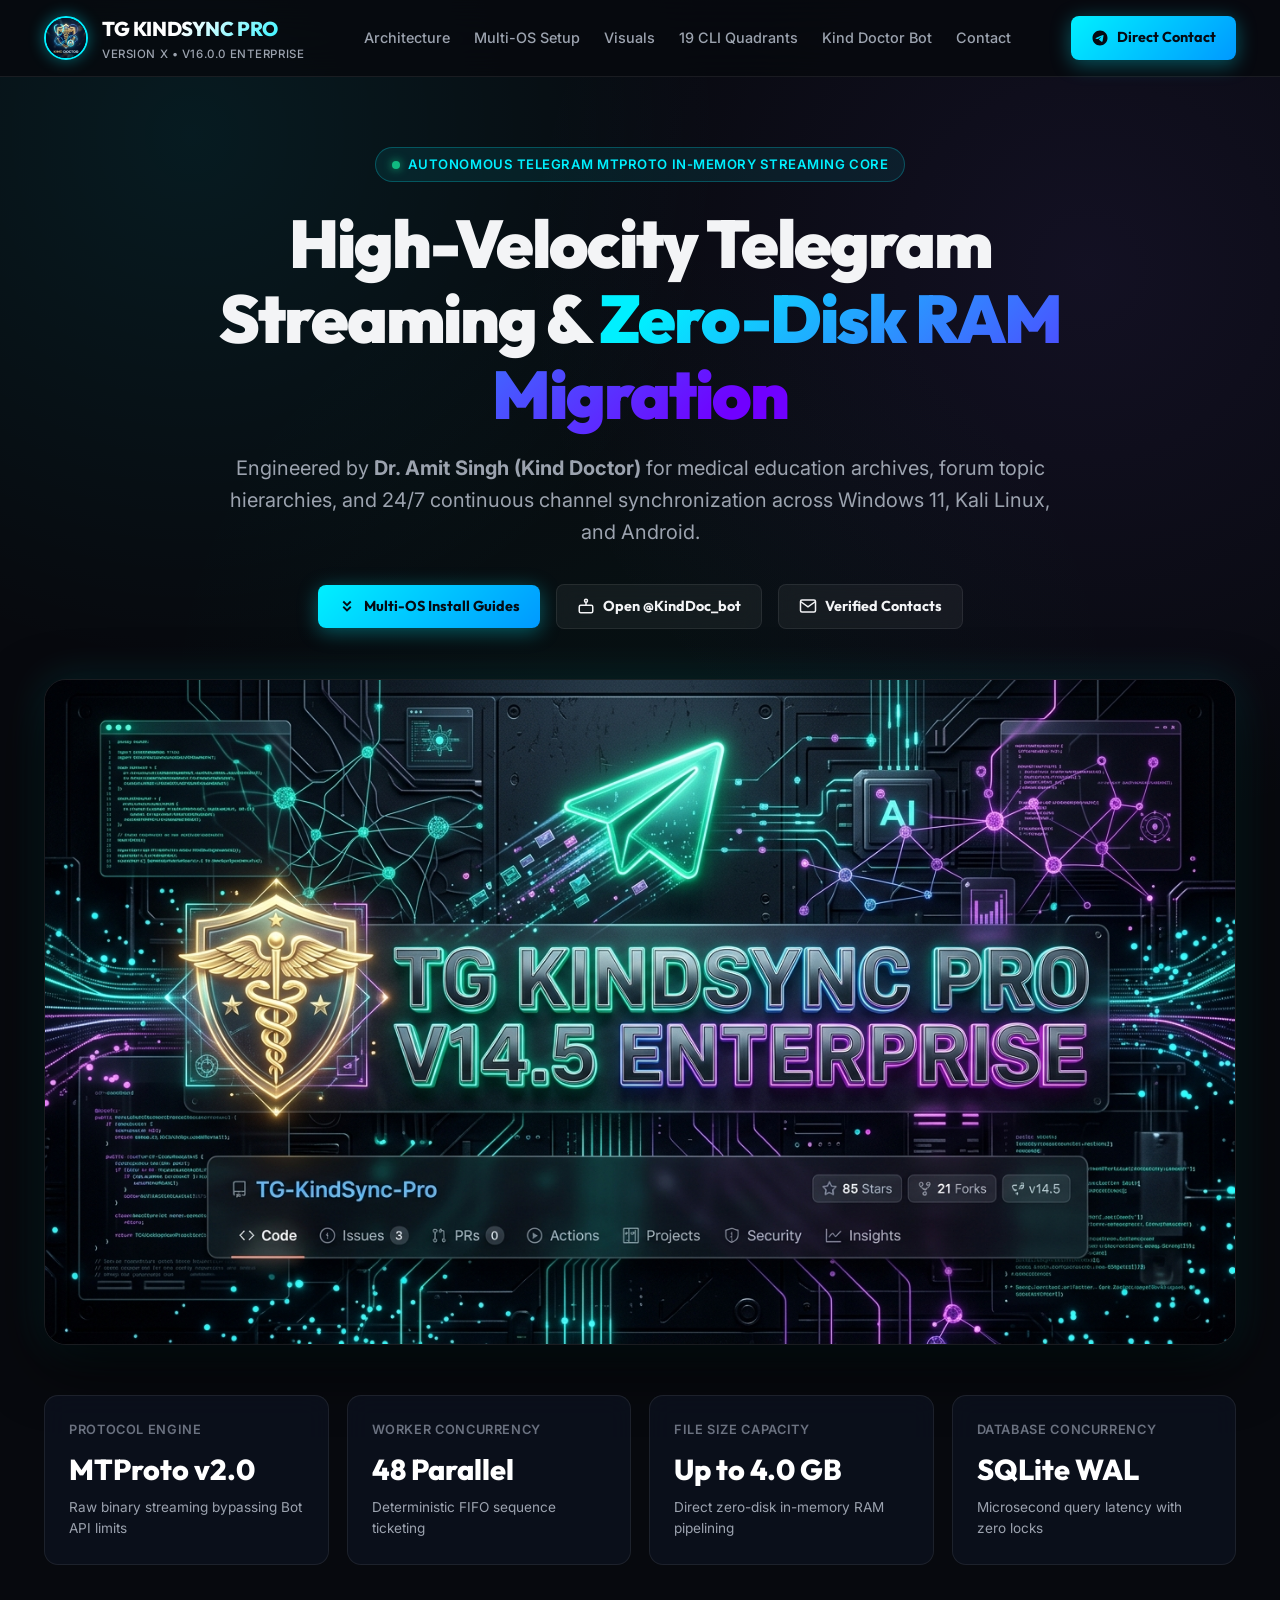
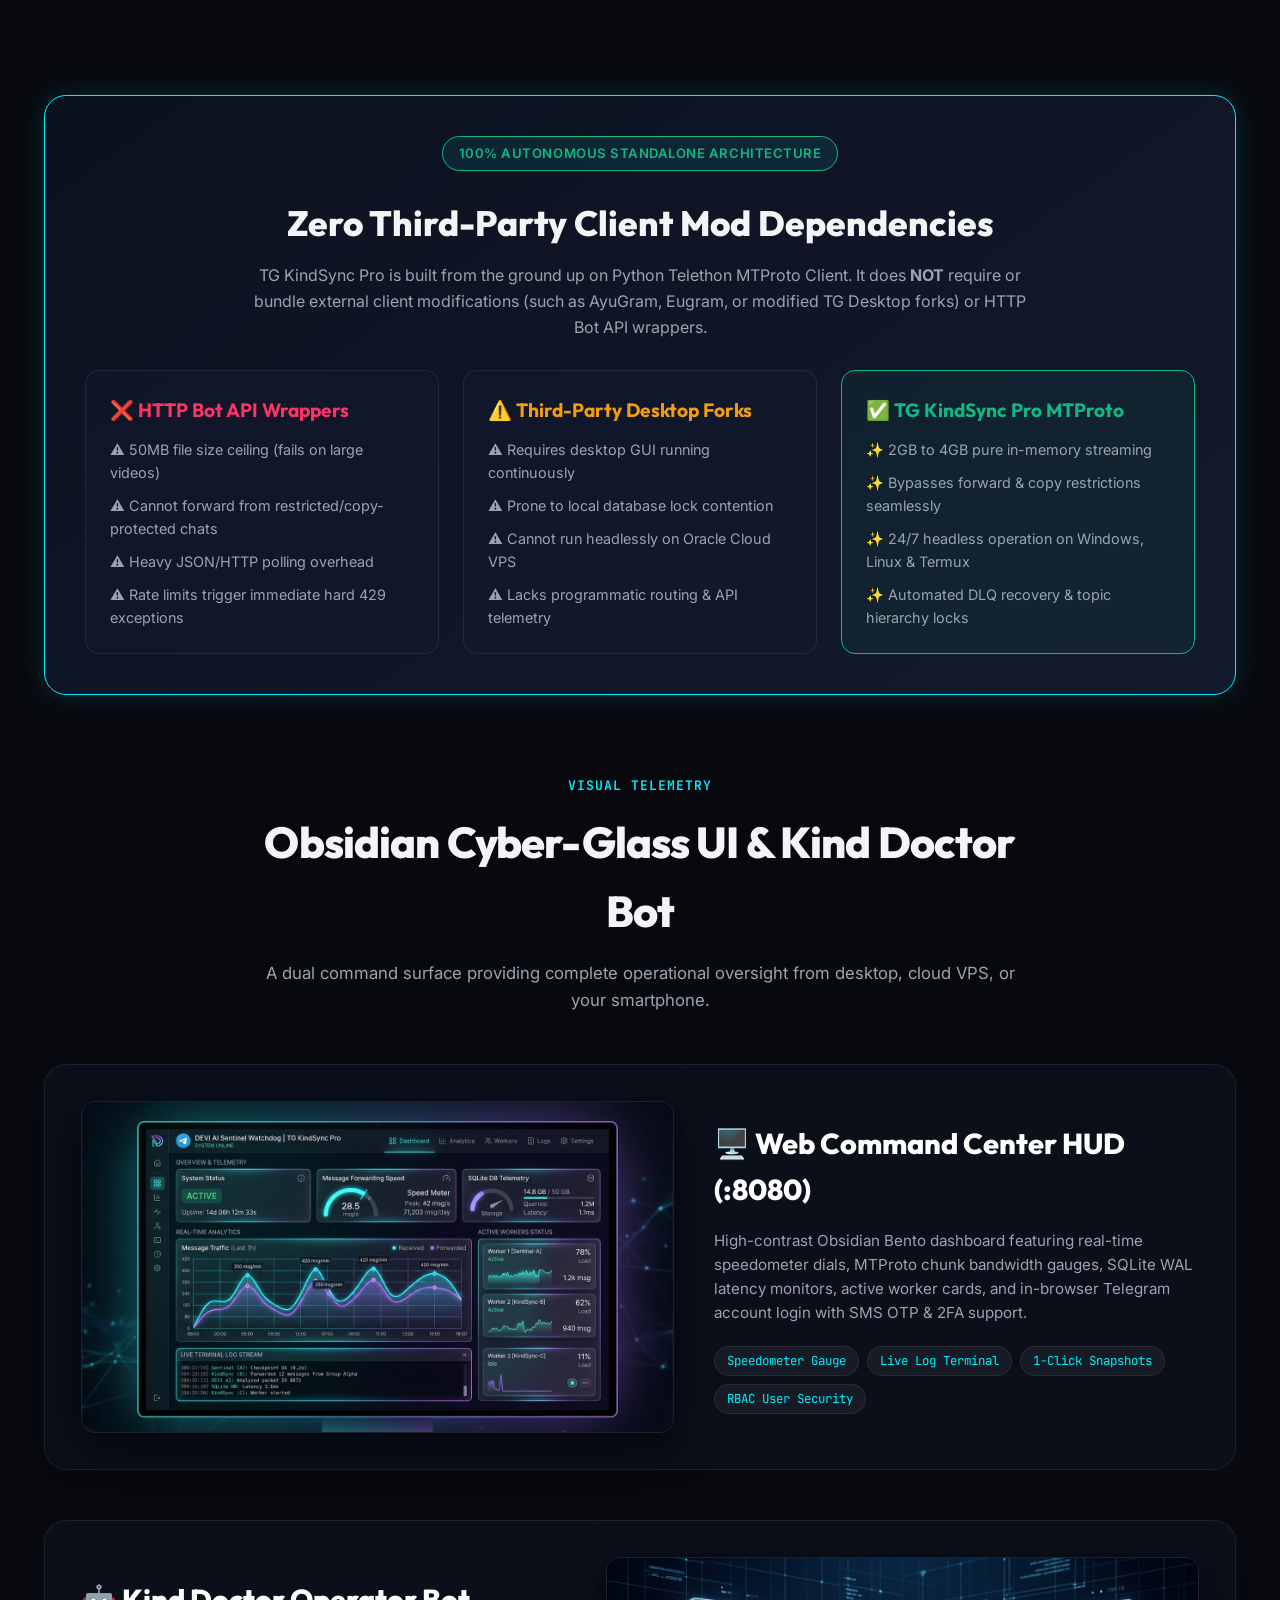
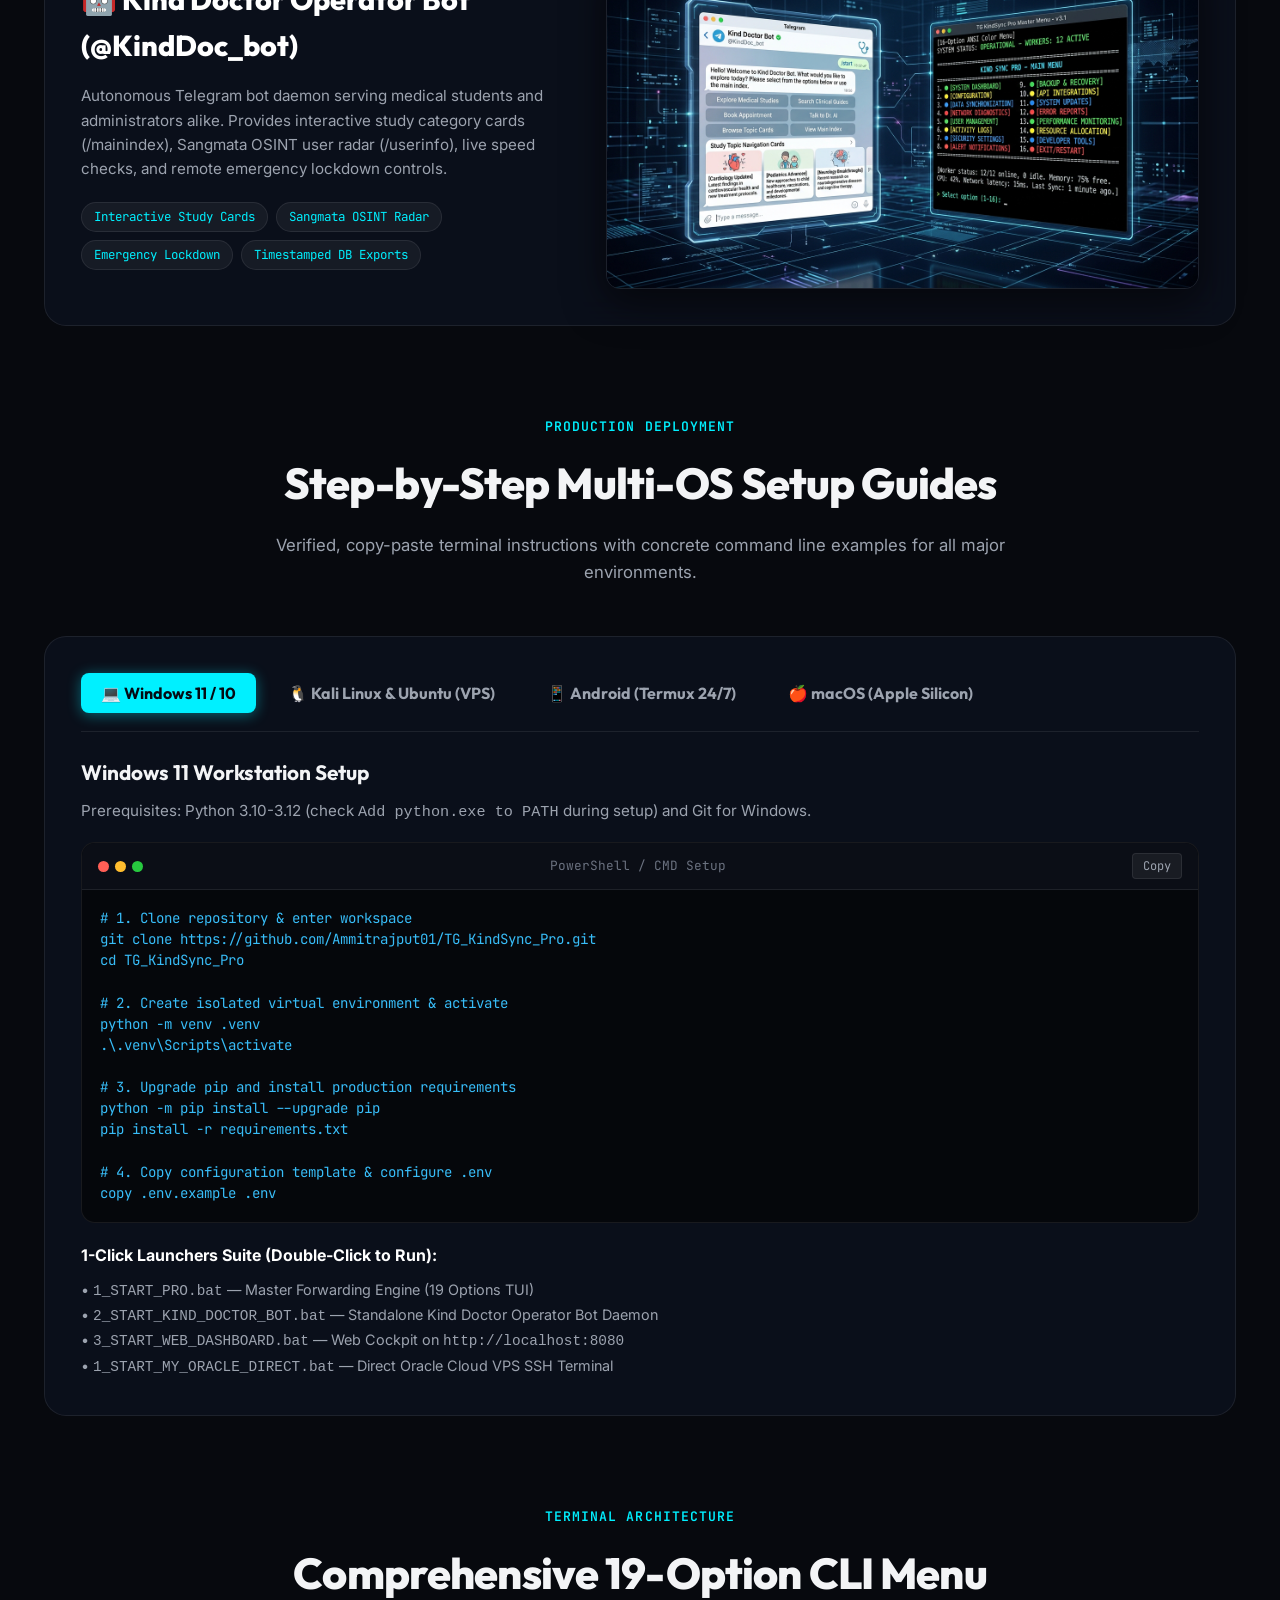
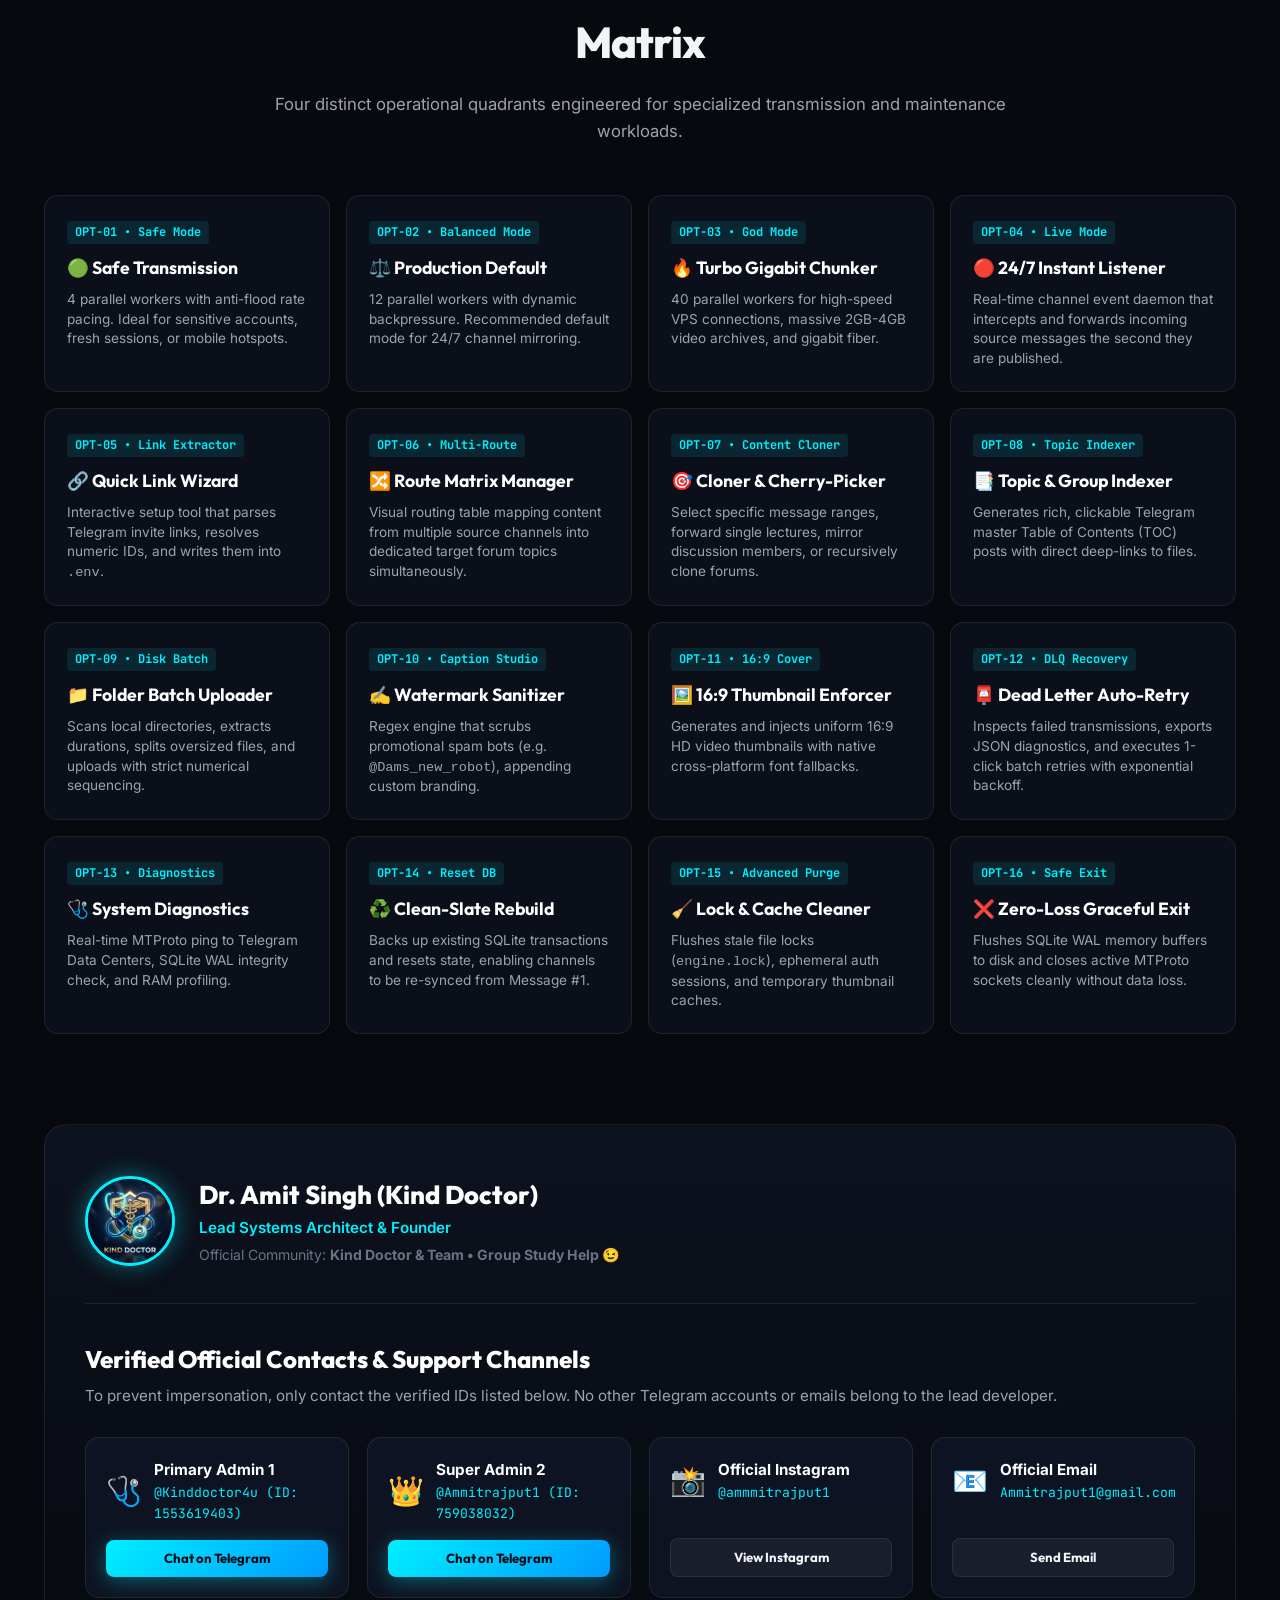
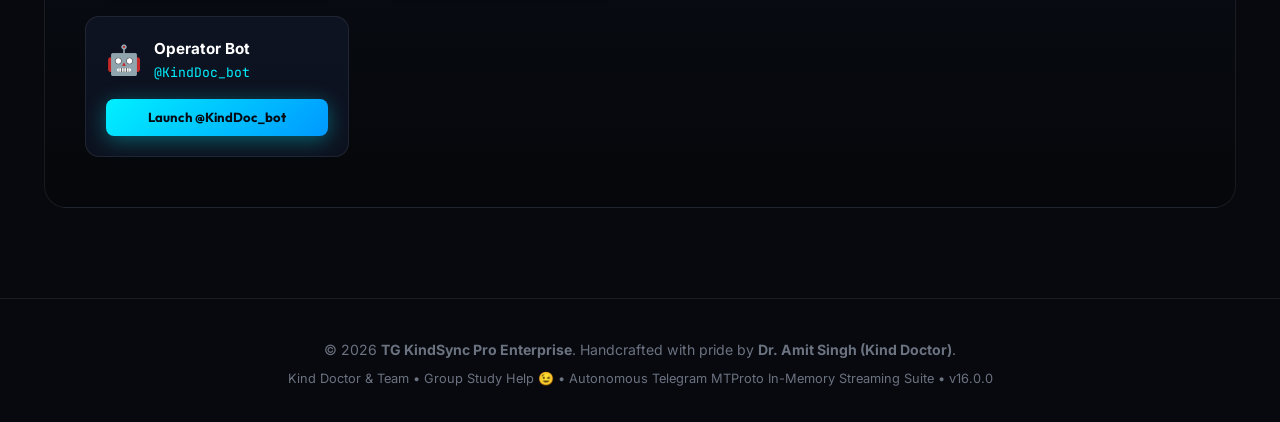
==== docs/index.html @ 7248c290 "docs: release v16.0.0 Enterprise Masterpiece showcase website, multi-OS guides & verified contact hu" ====
<!DOCTYPE html>
<html lang="en">
<head>
  <meta charset="UTF-8">
  <meta name="viewport" content="width=device-width, initial-scale=1.0">
  <title>TG KindSync Pro v16.0.0 Enterprise — Official System Portal</title>
  <meta name="description" content="Official showcase & documentation for TG KindSync Pro v16.0.0 Enterprise Turbo Masterpiece by Dr. Amit Singh (Kind Doctor). Autonomous Telegram MTProto in-memory streaming suite.">
  <link rel="preconnect" href="https://fonts.googleapis.com">
  <link rel="preconnect" href="https://fonts.gstatic.com" crossorigin>
  <link href="https://fonts.googleapis.com/css2?family=Inter:wght@300;400;500;600;700;800&family=JetBrains+Mono:wght@400;500;600;700&family=Outfit:wght@400;500;600;700;800;900&display=swap" rel="stylesheet">
  <style>
    :root {
      --bg-main: #07090E;
      --bg-panel: rgba(13, 18, 31, 0.75);
      --bg-panel-solid: #0D121F;
      --bg-card: rgba(19, 26, 45, 0.6);
      --bg-card-hover: rgba(28, 38, 66, 0.8);
      --border-subtle: rgba(255, 255, 255, 0.08);
      --border-glow: rgba(0, 240, 255, 0.35);
      --border-accent: rgba(139, 92, 246, 0.4);
      --accent-cyan: #00F0FF;
      --accent-purple: #8B5CF6;
      --accent-emerald: #10B981;
      --accent-amber: #F59E0B;
      --accent-rose: #FF3366;
      --text-main: #F3F4F6;
      --text-muted: #9CA3AF;
      --text-dim: #6B7280;
      --font-display: 'Outfit', sans-serif;
      --font-body: 'Inter', sans-serif;
      --font-mono: 'JetBrains Mono', monospace;
      --radius-sm: 8px;
      --radius-md: 14px;
      --radius-lg: 22px;
      --radius-full: 9999px;
    }

    * {
      box-sizing: border-box;
      margin: 0;
      padding: 0;
    }

    body {
      background-color: var(--bg-main);
      color: var(--text-main);
      font-family: var(--font-body);
      line-height: 1.6;
      overflow-x: hidden;
      background-image: 
        radial-gradient(circle at 15% 15%, rgba(0, 240, 255, 0.08) 0%, transparent 40%),
        radial-gradient(circle at 85% 30%, rgba(139, 92, 246, 0.09) 0%, transparent 45%),
        radial-gradient(circle at 50% 80%, rgba(16, 185, 129, 0.05) 0%, transparent 50%);
      background-attachment: fixed;
    }

    /* Custom Scrollbar */
    ::-webkit-scrollbar {
      width: 10px;
    }
    ::-webkit-scrollbar-track {
      background: var(--bg-main);
    }
    ::-webkit-scrollbar-thumb {
      background: #1F293D;
      border-radius: var(--radius-full);
      border: 2px solid var(--bg-main);
    }
    ::-webkit-scrollbar-thumb:hover {
      background: var(--accent-cyan);
    }

    a {
      color: inherit;
      text-decoration: none;
    }

    .container {
      max-width: 1240px;
      margin: 0 auto;
      padding: 0 24px;
    }

    /* Navigation */
    nav {
      position: sticky;
      top: 0;
      z-index: 100;
      backdrop-filter: blur(20px);
      -webkit-backdrop-filter: blur(20px);
      background: rgba(7, 9, 14, 0.82);
      border-bottom: 1px solid var(--border-subtle);
    }

    .nav-inner {
      display: flex;
      align-items: center;
      justify-content: space-between;
      height: 76px;
    }

    .brand {
      display: flex;
      align-items: center;
      gap: 14px;
    }

    .brand-avatar {
      width: 44px;
      height: 44px;
      border-radius: var(--radius-full);
      object-fit: cover;
      border: 2px solid var(--accent-cyan);
      box-shadow: 0 0 16px rgba(0, 240, 255, 0.4);
    }

    .brand-text h1 {
      font-family: var(--font-display);
      font-size: 1.25rem;
      font-weight: 800;
      letter-spacing: -0.02em;
      background: linear-gradient(135deg, #FFFFFF 40%, var(--accent-cyan));
      -webkit-background-clip: text;
      -webkit-text-fill-color: transparent;
    }

    .brand-text p {
      font-size: 0.72rem;
      color: var(--text-muted);
      font-weight: 500;
      letter-spacing: 0.05em;
      text-transform: uppercase;
    }

    .nav-links {
      display: flex;
      align-items: center;
      gap: 24px;
    }

    .nav-links a {
      font-size: 0.9rem;
      font-weight: 500;
      color: var(--text-muted);
      transition: all 0.2s ease;
    }

    .nav-links a:hover {
      color: var(--accent-cyan);
      text-shadow: 0 0 10px rgba(0, 240, 255, 0.4);
    }

    .btn {
      display: inline-flex;
      align-items: center;
      justify-content: center;
      gap: 8px;
      padding: 10px 20px;
      border-radius: var(--radius-sm);
      font-family: var(--font-display);
      font-size: 0.9rem;
      font-weight: 700;
      cursor: pointer;
      transition: all 0.25s cubic-bezier(0.16, 1, 0.3, 1);
      border: none;
    }

    .btn-primary {
      background: linear-gradient(135deg, var(--accent-cyan), #0099FF);
      color: #050B14;
      box-shadow: 0 4px 20px rgba(0, 240, 255, 0.35);
    }

    .btn-primary:hover {
      transform: translateY(-2px);
      box-shadow: 0 6px 28px rgba(0, 240, 255, 0.55);
    }

    .btn-secondary {
      background: rgba(255, 255, 255, 0.05);
      color: var(--text-main);
      border: 1px solid var(--border-subtle);
      backdrop-filter: blur(10px);
    }

    .btn-secondary:hover {
      background: rgba(255, 255, 255, 0.1);
      border-color: rgba(255, 255, 255, 0.2);
      transform: translateY(-2px);
    }

    /* Hero Section */
    .hero {
      padding: 70px 0 50px;
      text-align: center;
      position: relative;
    }

    .badge-pill {
      display: inline-flex;
      align-items: center;
      gap: 8px;
      padding: 6px 16px;
      border-radius: var(--radius-full);
      background: rgba(0, 240, 255, 0.08);
      border: 1px solid rgba(0, 240, 255, 0.25);
      color: var(--accent-cyan);
      font-size: 0.82rem;
      font-weight: 600;
      letter-spacing: 0.04em;
      margin-bottom: 24px;
      text-transform: uppercase;
    }

    .pulse-dot {
      width: 8px;
      height: 8px;
      border-radius: 50%;
      background-color: var(--accent-emerald);
      box-shadow: 0 0 10px var(--accent-emerald);
      animation: pulse 2s infinite;
    }

    @keyframes pulse {
      0%, 100% { opacity: 1; transform: scale(1); }
      50% { opacity: 0.4; transform: scale(0.85); }
    }

    .hero-title {
      font-family: var(--font-display);
      font-size: clamp(2.4rem, 5.5vw, 4.2rem);
      font-weight: 900;
      line-height: 1.12;
      letter-spacing: -0.03em;
      max-width: 960px;
      margin: 0 auto 20px;
    }

    .hero-title span {
      background: linear-gradient(135deg, #00F0FF 10%, #7000FF 90%);
      -webkit-background-clip: text;
      -webkit-text-fill-color: transparent;
    }

    .hero-subtitle {
      font-size: clamp(1rem, 2vw, 1.25rem);
      color: var(--text-muted);
      max-width: 820px;
      margin: 0 auto 36px;
      font-weight: 400;
    }

    .hero-cta {
      display: flex;
      align-items: center;
      justify-content: center;
      gap: 16px;
      flex-wrap: wrap;
      margin-bottom: 50px;
    }

    .banner-preview-wrapper {
      position: relative;
      border-radius: var(--radius-lg);
      overflow: hidden;
      border: 1px solid var(--border-subtle);
      box-shadow: 0 20px 60px rgba(0, 0, 0, 0.8), 0 0 40px rgba(0, 240, 255, 0.15);
      transition: all 0.4s ease;
    }

    .banner-preview-wrapper:hover {
      border-color: var(--border-glow);
      box-shadow: 0 24px 80px rgba(0, 0, 0, 0.9), 0 0 60px rgba(0, 240, 255, 0.25);
    }

    .banner-preview-wrapper img {
      width: 100%;
      height: auto;
      display: block;
    }

    /* Key Metric Bar */
    .metric-grid {
      display: grid;
      grid-template-columns: repeat(auto-fit, minmax(220px, 1fr));
      gap: 18px;
      margin: 50px 0 80px;
    }

    .metric-card {
      background: var(--bg-panel);
      backdrop-filter: blur(12px);
      border: 1px solid var(--border-subtle);
      border-radius: var(--radius-md);
      padding: 24px;
      text-align: left;
      transition: transform 0.2s ease, border-color 0.2s ease;
    }

    .metric-card:hover {
      transform: translateY(-4px);
      border-color: var(--border-glow);
    }

    .metric-card .label {
      font-size: 0.8rem;
      text-transform: uppercase;
      color: var(--text-dim);
      font-weight: 600;
      letter-spacing: 0.05em;
      margin-bottom: 6px;
    }

    .metric-card .value {
      font-family: var(--font-display);
      font-size: 1.8rem;
      font-weight: 800;
      color: #FFFFFF;
      margin-bottom: 4px;
    }

    .metric-card .desc {
      font-size: 0.85rem;
      color: var(--text-muted);
    }

    /* Section Headers */
    .section-header {
      text-align: center;
      max-width: 760px;
      margin: 0 auto 50px;
    }

    .section-header .tag {
      font-family: var(--font-mono);
      font-size: 0.82rem;
      font-weight: 600;
      color: var(--accent-cyan);
      text-transform: uppercase;
      letter-spacing: 0.08em;
      margin-bottom: 12px;
      display: block;
    }

    .section-header h2 {
      font-family: var(--font-display);
      font-size: clamp(1.8rem, 3.5vw, 2.7rem);
      font-weight: 800;
      letter-spacing: -0.02em;
      margin-bottom: 14px;
    }

    .section-header p {
      color: var(--text-muted);
      font-size: 1.05rem;
    }

    /* Standalone MTProto Comparison Card */
    .independence-card {
      background: linear-gradient(145deg, rgba(13, 18, 31, 0.95), rgba(20, 28, 48, 0.95));
      border: 1px solid var(--accent-cyan);
      box-shadow: 0 0 30px rgba(0, 240, 255, 0.15);
      border-radius: var(--radius-lg);
      padding: 40px;
      margin-bottom: 80px;
    }

    .independence-grid {
      display: grid;
      grid-template-columns: repeat(auto-fit, minmax(280px, 1fr));
      gap: 24px;
      margin-top: 30px;
    }

    .ind-col {
      background: var(--bg-card);
      border: 1px solid var(--border-subtle);
      border-radius: var(--radius-md);
      padding: 24px;
    }

    .ind-col.active {
      border-color: var(--accent-emerald);
      background: rgba(16, 185, 129, 0.06);
    }

    .ind-col h3 {
      font-family: var(--font-display);
      font-size: 1.2rem;
      font-weight: 700;
      margin-bottom: 12px;
      display: flex;
      align-items: center;
      gap: 10px;
    }

    .ind-col ul {
      list-style: none;
      font-size: 0.9rem;
      color: var(--text-muted);
      display: flex;
      flex-direction: column;
      gap: 10px;
    }

    .ind-col ul li {
      display: flex;
      align-items: flex-start;
      gap: 10px;
    }

    /* Visual Showcase Cards */
    .showcase-grid {
      display: grid;
      grid-template-columns: 1fr;
      gap: 50px;
      margin-bottom: 90px;
    }

    .showcase-item {
      display: grid;
      grid-template-columns: 1.1fr 0.9fr;
      gap: 40px;
      align-items: center;
      background: var(--bg-panel);
      border: 1px solid var(--border-subtle);
      border-radius: var(--radius-lg);
      padding: 36px;
      backdrop-filter: blur(16px);
      transition: border-color 0.3s ease;
    }

    .showcase-item:hover {
      border-color: var(--border-glow);
    }

    .showcase-item.reverse {
      grid-template-columns: 0.9fr 1.1fr;
    }

    .showcase-img-wrap {
      border-radius: var(--radius-md);
      overflow: hidden;
      border: 1px solid var(--border-subtle);
      box-shadow: 0 12px 40px rgba(0, 0, 0, 0.6);
    }

    .showcase-img-wrap img {
      width: 100%;
      height: auto;
      display: block;
      transition: transform 0.4s ease;
    }

    .showcase-img-wrap:hover img {
      transform: scale(1.02);
    }

    .showcase-content h3 {
      font-family: var(--font-display);
      font-size: 1.8rem;
      font-weight: 800;
      margin-bottom: 16px;
      color: #FFFFFF;
    }

    .showcase-content p {
      color: var(--text-muted);
      margin-bottom: 20px;
      font-size: 0.95rem;
    }

    .feature-tags {
      display: flex;
      flex-wrap: wrap;
      gap: 8px;
    }

    .feature-tag {
      font-family: var(--font-mono);
      font-size: 0.78rem;
      padding: 4px 12px;
      background: rgba(255, 255, 255, 0.05);
      border: 1px solid var(--border-subtle);
      border-radius: var(--radius-full);
      color: var(--accent-cyan);
    }

    /* Multi-OS Installation Tabs */
    .tabs-wrapper {
      background: var(--bg-panel);
      border: 1px solid var(--border-subtle);
      border-radius: var(--radius-lg);
      padding: 36px;
      margin-bottom: 90px;
      backdrop-filter: blur(16px);
    }

    .tab-buttons {
      display: flex;
      gap: 12px;
      border-bottom: 1px solid var(--border-subtle);
      padding-bottom: 18px;
      margin-bottom: 24px;
      flex-wrap: wrap;
    }

    .tab-btn {
      background: transparent;
      border: none;
      color: var(--text-muted);
      font-family: var(--font-display);
      font-size: 1rem;
      font-weight: 700;
      padding: 10px 20px;
      border-radius: var(--radius-sm);
      cursor: pointer;
      display: flex;
      align-items: center;
      gap: 8px;
      transition: all 0.2s ease;
    }

    .tab-btn:hover {
      color: #FFFFFF;
      background: rgba(255, 255, 255, 0.05);
    }

    .tab-btn.active {
      color: #050B14;
      background: var(--accent-cyan);
      box-shadow: 0 2px 14px rgba(0, 240, 255, 0.4);
    }

    .tab-pane {
      display: none;
    }

    .tab-pane.active {
      display: block;
      animation: fadeIn 0.3s ease;
    }

    @keyframes fadeIn {
      from { opacity: 0; transform: translateY(6px); }
      to { opacity: 1; transform: translateY(0); }
    }

    .code-terminal {
      background: #05070B;
      border: 1px solid var(--border-subtle);
      border-radius: var(--radius-md);
      overflow: hidden;
      margin: 18px 0;
    }

    .code-terminal-header {
      background: #0B0E16;
      padding: 10px 16px;
      display: flex;
      align-items: center;
      justify-content: space-between;
      border-bottom: 1px solid var(--border-subtle);
    }

    .terminal-dots {
      display: flex;
      gap: 6px;
    }

    .dot {
      width: 11px;
      height: 11px;
      border-radius: 50%;
    }

    .dot-red { background: #FF5F56; }
    .dot-yellow { background: #FFBD2E; }
    .dot-green { background: #27C93F; }

    .code-terminal pre {
      padding: 18px;
      font-family: var(--font-mono);
      font-size: 0.88rem;
      color: #38BDF8;
      overflow-x: auto;
      line-height: 1.5;
    }

    .copy-btn {
      background: rgba(255, 255, 255, 0.06);
      border: 1px solid var(--border-subtle);
      color: var(--text-muted);
      padding: 4px 10px;
      font-size: 0.75rem;
      border-radius: 4px;
      cursor: pointer;
      font-family: var(--font-mono);
      transition: all 0.2s ease;
    }

    .copy-btn:hover {
      background: var(--accent-cyan);
      color: #000;
    }

    /* 19-Quadrant Bento Matrix */
    .bento-grid {
      display: grid;
      grid-template-columns: repeat(auto-fit, minmax(270px, 1fr));
      gap: 16px;
      margin-bottom: 90px;
    }

    .bento-card {
      background: var(--bg-panel);
      border: 1px solid var(--border-subtle);
      border-radius: var(--radius-md);
      padding: 22px;
      transition: all 0.25s ease;
    }

    .bento-card:hover {
      border-color: var(--accent-cyan);
      transform: translateY(-3px);
    }

    .bento-card .opt-num {
      display: inline-block;
      font-family: var(--font-mono);
      font-size: 0.75rem;
      font-weight: 700;
      color: var(--accent-cyan);
      background: rgba(0, 240, 255, 0.1);
      padding: 2px 8px;
      border-radius: 4px;
      margin-bottom: 10px;
    }

    .bento-card h4 {
      font-family: var(--font-display);
      font-size: 1.1rem;
      font-weight: 700;
      color: #FFFFFF;
      margin-bottom: 8px;
    }

    .bento-card p {
      font-size: 0.85rem;
      color: var(--text-muted);
      line-height: 1.45;
    }

    /* Verified Contact Hub */
    .contact-section {
      background: linear-gradient(180deg, var(--bg-panel-solid) 0%, #05070A 100%);
      border: 1px solid var(--border-subtle);
      border-radius: var(--radius-lg);
      padding: 50px 40px;
      margin-bottom: 90px;
    }

    .creator-profile-card {
      display: flex;
      align-items: center;
      gap: 24px;
      padding-bottom: 36px;
      border-bottom: 1px solid var(--border-subtle);
      margin-bottom: 36px;
      flex-wrap: wrap;
    }

    .creator-avatar {
      width: 90px;
      height: 90px;
      border-radius: var(--radius-full);
      object-fit: cover;
      border: 3px solid var(--accent-cyan);
      box-shadow: 0 0 24px rgba(0, 240, 255, 0.4);
    }

    .creator-meta h3 {
      font-family: var(--font-display);
      font-size: 1.6rem;
      font-weight: 800;
      color: #FFFFFF;
    }

    .creator-meta .title {
      color: var(--accent-cyan);
      font-weight: 600;
      font-size: 0.95rem;
      margin-bottom: 4px;
    }

    .creator-meta .group {
      color: var(--text-dim);
      font-size: 0.88rem;
    }

    .contact-grid {
      display: grid;
      grid-template-columns: repeat(auto-fit, minmax(260px, 1fr));
      gap: 18px;
    }

    .contact-card {
      background: var(--bg-card);
      border: 1px solid var(--border-subtle);
      border-radius: var(--radius-md);
      padding: 20px;
      display: flex;
      flex-direction: column;
      justify-content: space-between;
      gap: 16px;
      transition: all 0.2s ease;
    }

    .contact-card:hover {
      border-color: var(--border-glow);
      background: var(--bg-card-hover);
      transform: translateY(-2px);
    }

    .contact-card .card-top {
      display: flex;
      align-items: center;
      gap: 12px;
    }

    .contact-icon {
      font-size: 1.8rem;
    }

    .contact-card h4 {
      font-size: 0.95rem;
      color: #FFFFFF;
      font-weight: 700;
    }

    .contact-card .handle {
      font-size: 0.82rem;
      color: var(--accent-cyan);
      font-family: var(--font-mono);
    }

    .contact-card .btn {
      width: 100%;
      padding: 8px 14px;
      font-size: 0.82rem;
    }

    /* Footer */
    footer {
      border-top: 1px solid var(--border-subtle);
      padding: 40px 0;
      text-align: center;
      color: var(--text-dim);
      font-size: 0.88rem;
    }

    footer a {
      color: var(--text-muted);
    }

    footer a:hover {
      color: var(--accent-cyan);
    }

    /* Toast */
    #toast {
      visibility: hidden;
      min-width: 250px;
      background-color: var(--accent-emerald);
      color: #000;
      text-align: center;
      border-radius: var(--radius-sm);
      padding: 12px 20px;
      position: fixed;
      z-index: 1000;
      bottom: 30px;
      right: 30px;
      font-weight: 700;
      font-family: var(--font-display);
      box-shadow: 0 6px 20px rgba(16, 185, 129, 0.4);
      opacity: 0;
      transition: opacity 0.3s, bottom 0.3s;
    }

    #toast.show {
      visibility: visible;
      opacity: 1;
      bottom: 40px;
    }

    @media (max-width: 868px) {
      .showcase-item, .showcase-item.reverse {
        grid-template-columns: 1fr;
      }
      .nav-links {
        display: none;
      }
    }
  </style>
</head>
<body>

  <!-- Navigation -->
  <nav>
    <div class="container nav-inner">
      <div class="brand">
        <img src="assets/kinddoc_avatar.jpg" alt="Dr. Amit Singh" class="brand-avatar">
        <div class="brand-text">
          <h1>TG KINDSYNC PRO</h1>
          <p>Version X • v16.0.0 Enterprise</p>
        </div>
      </div>
      <div class="nav-links">
        <a href="#architecture">Architecture</a>
        <a href="#quickstart">Multi-OS Setup</a>
        <a href="#showcase">Visuals</a>
        <a href="#quadrants">19 CLI Quadrants</a>
        <a href="#bot">Kind Doctor Bot</a>
        <a href="#contact">Contact</a>
      </div>
      <div>
        <a href="https://t.me/Kinddoctor4u" target="_blank" class="btn btn-primary">
          <svg width="18" height="18" viewBox="0 0 24 24" fill="currentColor"><path d="M12 2C6.48 2 2 6.48 2 12s4.48 10 10 10 10-4.48 10-10S17.52 2 12 2zm4.64 6.8c-.15 1.58-.8 5.42-1.13 7.19-.14.75-.42 1-.68 1.03-.58.05-1.02-.38-1.58-.75-.88-.58-1.38-.94-2.23-1.5-.99-.65-.35-1.01.22-1.59.15-.15 2.71-2.48 2.76-2.69a.2.2 0 00-.05-.18c-.06-.05-.14-.03-.21-.02-.09.02-1.49.95-4.22 2.79-.4.27-.76.41-1.08.4-.36-.01-1.04-.2-1.55-.37-.63-.2-1.12-.31-1.08-.66.02-.18.27-.36.74-.55 2.92-1.27 4.86-2.11 5.83-2.51 2.78-1.16 3.35-1.36 3.73-1.36.08 0 .27.02.39.12.1.08.13.19.14.27-.01.06.01.24 0 .38z"/></svg>
          Direct Contact
        </a>
      </div>
    </div>
  </nav>

  <!-- Hero Section -->
  <header class="hero">
    <div class="container">
      <div class="badge-pill">
        <div class="pulse-dot"></div>
        Autonomous Telegram MTProto In-Memory Streaming Core
      </div>
      <h1 class="hero-title">
        High-Velocity Telegram Streaming & <span>Zero-Disk RAM Migration</span>
      </h1>
      <p class="hero-subtitle">
        Engineered by <strong>Dr. Amit Singh (Kind Doctor)</strong> for medical education archives, forum topic hierarchies, and 24/7 continuous channel synchronization across Windows 11, Kali Linux, and Android.
      </p>
      <div class="hero-cta">
        <a href="#quickstart" class="btn btn-primary">
          <svg width="18" height="18" viewBox="0 0 24 24" fill="none" stroke="currentColor" stroke-width="2.5"><polyline points="7 13 12 18 17 13"></polyline><polyline points="7 6 12 11 17 6"></polyline></svg>
          Multi-OS Install Guides
        </a>
        <a href="https://t.me/KindDoc_bot" target="_blank" class="btn btn-secondary">
          <svg width="18" height="18" viewBox="0 0 24 24" fill="none" stroke="currentColor" stroke-width="2"><rect x="3" y="11" width="18" height="10" rx="2"></rect><circle cx="12" cy="5" r="2"></circle><path d="M12 7v4"></path></svg>
          Open @KindDoc_bot
        </a>
        <a href="#contact" class="btn btn-secondary">
          <svg width="18" height="18" viewBox="0 0 24 24" fill="none" stroke="currentColor" stroke-width="2"><path d="M4 4h16c1.1 0 2 .9 2 2v12c0 1.1-.9 2-2 2H4c-1.1 0-2-.9-2-2V6c0-1.1.9-2 2-2z"></path><polyline points="22,6 12,13 2,6"></polyline></svg>
          Verified Contacts
        </a>
      </div>

      <!-- Main Showcase Banner -->
      <div class="banner-preview-wrapper">
        <img src="assets/header_banner.jpg" alt="TG KindSync Pro Official Showcase Banner">
      </div>

      <!-- Metric Badges -->
      <div class="metric-grid">
        <div class="metric-card">
          <div class="label">Protocol Engine</div>
          <div class="value">MTProto v2.0</div>
          <div class="desc">Raw binary streaming bypassing Bot API limits</div>
        </div>
        <div class="metric-card">
          <div class="label">Worker Concurrency</div>
          <div class="value">48 Parallel</div>
          <div class="desc">Deterministic FIFO sequence ticketing</div>
        </div>
        <div class="metric-card">
          <div class="label">File Size Capacity</div>
          <div class="value">Up to 4.0 GB</div>
          <div class="desc">Direct zero-disk in-memory RAM pipelining</div>
        </div>
        <div class="metric-card">
          <div class="label">Database Concurrency</div>
          <div class="value">SQLite WAL</div>
          <div class="desc">Microsecond query latency with zero locks</div>
        </div>
      </div>
    </div>
  </header>

  <main class="container">

    <!-- Standalone MTProto Declaration -->
    <section id="architecture" class="independence-card">
      <div style="text-align: center; max-width: 800px; margin: 0 auto 20px;">
        <span class="badge-pill" style="border-color: var(--accent-emerald); color: var(--accent-emerald);">
          100% Autonomous Standalone Architecture
        </span>
        <h2 style="font-family: var(--font-display); font-size: 2.2rem; font-weight: 800; margin-bottom: 12px;">
          Zero Third-Party Client Mod Dependencies
        </h2>
        <p style="color: var(--text-muted); font-size: 1rem;">
          TG KindSync Pro is built from the ground up on Python Telethon MTProto Client. It does <strong>NOT</strong> require or bundle external client modifications (such as AyuGram, Eugram, or modified TG Desktop forks) or HTTP Bot API wrappers.
        </p>
      </div>

      <div class="independence-grid">
        <div class="ind-col">
          <h3 style="color: var(--accent-rose);">❌ HTTP Bot API Wrappers</h3>
          <ul>
            <li>⚠️ 50MB file size ceiling (fails on large videos)</li>
            <li>⚠️ Cannot forward from restricted/copy-protected chats</li>
            <li>⚠️ Heavy JSON/HTTP polling overhead</li>
            <li>⚠️ Rate limits trigger immediate hard 429 exceptions</li>
          </ul>
        </div>
        <div class="ind-col">
          <h3 style="color: var(--accent-amber);">⚠️ Third-Party Desktop Forks</h3>
          <ul>
            <li>⚠️ Requires desktop GUI running continuously</li>
            <li>⚠️ Prone to local database lock contention</li>
            <li>⚠️ Cannot run headlessly on Oracle Cloud VPS</li>
            <li>⚠️ Lacks programmatic routing & API telemetry</li>
          </ul>
        </div>
        <div class="ind-col active">
          <h3 style="color: var(--accent-emerald);">✅ TG KindSync Pro MTProto</h3>
          <ul>
            <li>✨ 2GB to 4GB pure in-memory streaming</li>
            <li>✨ Bypasses forward & copy restrictions seamlessly</li>
            <li>✨ 24/7 headless operation on Windows, Linux & Termux</li>
            <li>✨ Automated DLQ recovery & topic hierarchy locks</li>
          </ul>
        </div>
      </div>
    </section>

    <!-- Visual Showcase -->
    <section id="showcase">
      <div class="section-header">
        <span class="tag">Visual Telemetry</span>
        <h2>Obsidian Cyber-Glass UI & Kind Doctor Bot</h2>
        <p>A dual command surface providing complete operational oversight from desktop, cloud VPS, or your smartphone.</p>
      </div>

      <div class="showcase-grid">
        <!-- Showcase 1 -->
        <div class="showcase-item">
          <div class="showcase-img-wrap">
            <img src="assets/web_dashboard_preview.jpg" alt="DEVI Web Command Center Preview">
          </div>
          <div class="showcase-content">
            <h3>🖥️ Web Command Center HUD (:8080)</h3>
            <p>
              High-contrast Obsidian Bento dashboard featuring real-time speedometer dials, MTProto chunk bandwidth gauges, SQLite WAL latency monitors, active worker cards, and in-browser Telegram account login with SMS OTP & 2FA support.
            </p>
            <div class="feature-tags">
              <span class="feature-tag">Speedometer Gauge</span>
              <span class="feature-tag">Live Log Terminal</span>
              <span class="feature-tag">1-Click Snapshots</span>
              <span class="feature-tag">RBAC User Security</span>
            </div>
          </div>
        </div>

        <!-- Showcase 2 -->
        <div class="showcase-item reverse">
          <div class="showcase-content">
            <h3>🤖 Kind Doctor Operator Bot (@KindDoc_bot)</h3>
            <p>
              Autonomous Telegram bot daemon serving medical students and administrators alike. Provides interactive study category cards (/mainindex), Sangmata OSINT user radar (/userinfo), live speed checks, and remote emergency lockdown controls.
            </p>
            <div class="feature-tags">
              <span class="feature-tag">Interactive Study Cards</span>
              <span class="feature-tag">Sangmata OSINT Radar</span>
              <span class="feature-tag">Emergency Lockdown</span>
              <span class="feature-tag">Timestamped DB Exports</span>
            </div>
          </div>
          <div class="showcase-img-wrap">
            <img src="assets/telegram_bot_preview.jpg" alt="Kind Doctor Telegram Operator Bot Preview">
          </div>
        </div>
      </div>
    </section>

    <!-- Multi-OS Installation Wizard -->
    <section id="quickstart">
      <div class="section-header">
        <span class="tag">Production Deployment</span>
        <h2>Step-by-Step Multi-OS Setup Guides</h2>
        <p>Verified, copy-paste terminal instructions with concrete command line examples for all major environments.</p>
      </div>

      <div class="tabs-wrapper">
        <div class="tab-buttons">
          <button class="tab-btn active" onclick="switchOsTab('win')">💻 Windows 11 / 10</button>
          <button class="tab-btn" onclick="switchOsTab('linux')">🐧 Kali Linux & Ubuntu (VPS)</button>
          <button class="tab-btn" onclick="switchOsTab('termux')">📱 Android (Termux 24/7)</button>
          <button class="tab-btn" onclick="switchOsTab('macos')">🍎 macOS (Apple Silicon)</button>
        </div>

        <!-- Windows Tab -->
        <div id="tab-win" class="tab-pane active">
          <h3 style="font-family: var(--font-display); font-size: 1.3rem; margin-bottom: 10px;">Windows 11 Workstation Setup</h3>
          <p style="color: var(--text-muted); font-size: 0.95rem; margin-bottom: 16px;">
            Prerequisites: Python 3.10-3.12 (check <code>Add python.exe to PATH</code> during setup) and Git for Windows.
          </p>

          <div class="code-terminal">
            <div class="code-terminal-header">
              <div class="terminal-dots"><span class="dot dot-red"></span><span class="dot dot-yellow"></span><span class="dot dot-green"></span></div>
              <span style="font-family: var(--font-mono); font-size: 0.8rem; color: var(--text-dim);">PowerShell / CMD Setup</span>
              <button class="copy-btn" onclick="copyText('win-code')">Copy</button>
            </div>
            <pre id="win-code"># 1. Clone repository & enter workspace
git clone https://github.com/Ammitrajput01/TG_KindSync_Pro.git
cd TG_KindSync_Pro

# 2. Create isolated virtual environment & activate
python -m venv .venv
.\.venv\Scripts\activate

# 3. Upgrade pip and install production requirements
python -m pip install --upgrade pip
pip install -r requirements.txt

# 4. Copy configuration template & configure .env
copy .env.example .env</pre>
          </div>

          <h4 style="margin: 20px 0 10px; font-size: 1rem; color: #FFFFFF;">1-Click Launchers Suite (Double-Click to Run):</h4>
          <p style="color: var(--text-muted); font-size: 0.9rem;">
            • <code>1_START_PRO.bat</code> — Master Forwarding Engine (19 Options TUI)<br>
            • <code>2_START_KIND_DOCTOR_BOT.bat</code> — Standalone Kind Doctor Operator Bot Daemon<br>
            • <code>3_START_WEB_DASHBOARD.bat</code> — Web Cockpit on <code>http://localhost:8080</code><br>
            • <code>1_START_MY_ORACLE_DIRECT.bat</code> — Direct Oracle Cloud VPS SSH Terminal
          </p>
        </div>

        <!-- Linux Tab -->
        <div id="tab-linux" class="tab-pane">
          <h3 style="font-family: var(--font-display); font-size: 1.3rem; margin-bottom: 10px;">Kali Linux & Ubuntu 24.04 LTS (Oracle VPS)</h3>
          <p style="color: var(--text-muted); font-size: 0.95rem; margin-bottom: 16px;">
            Engineered for headless 24/7 cloud operation with zero memory leaks and automatic crash recovery.
          </p>

          <div class="code-terminal">
            <div class="code-terminal-header">
              <div class="terminal-dots"><span class="dot dot-red"></span><span class="dot dot-yellow"></span><span class="dot dot-green"></span></div>
              <span style="font-family: var(--font-mono); font-size: 0.8rem; color: var(--text-dim);">Ubuntu / Debian Terminal</span>
              <button class="copy-btn" onclick="copyText('linux-code')">Copy</button>
            </div>
            <pre id="linux-code"># 1. Install multimedia and system packages
sudo apt update && sudo apt install -y python3 python3-pip python3-venv git ffmpeg libgl1 fonts-dejavu-core tmux curl

# 2. Clone repo and create virtual environment
git clone https://github.com/Ammitrajput01/TG_KindSync_Pro.git
cd TG_KindSync_Pro
python3 -m venv .venv && source .venv/bin/activate
pip install --upgrade pip && pip install -r requirements.txt

# 3. Setup credentials
cp .env.example .env && nano .env

# 4. Run interactive persistent session via tmux
tmux new -s kindsync
source .venv/bin/activate
python3 tg_kindsync_pro.py
# Detach: Press Ctrl+B, then D | Re-attach: tmux attach -t kindsync</pre>
          </div>
        </div>

        <!-- Termux Tab -->
        <div id="tab-termux" class="tab-pane">
          <h3 style="font-family: var(--font-display); font-size: 1.3rem; margin-bottom: 10px;">Android Smartphone & Tablet (Termux 24/7 Autopilot)</h3>
          <p style="color: var(--text-muted); font-size: 0.95rem; margin-bottom: 16px;">
            Run the entire forwarding core and bot 24/7 on an Android device without needing a computer!
          </p>

          <div class="code-terminal">
            <div class="code-terminal-header">
              <div class="terminal-dots"><span class="dot dot-red"></span><span class="dot dot-yellow"></span><span class="dot dot-green"></span></div>
              <span style="font-family: var(--font-mono); font-size: 0.8rem; color: var(--text-dim);">Termux Bash Commands</span>
              <button class="copy-btn" onclick="copyText('termux-code')">Copy</button>
            </div>
            <pre id="termux-code"># 1. Acquire Android Wake Lock (prevents CPU sleep when screen is off)
termux-wake-lock

# 2. Install build dependencies and clone
pkg update -y && pkg install -y python git ffmpeg clang openssl
git clone https://github.com/Ammitrajput01/TG_KindSync_Pro.git
cd TG_KindSync_Pro
pip install -r requirements.txt

# 3. Configure credentials
cp .env.example .env && nano .env

# 4. Start 24/7 background autopilot daemon
bash deploy/RUN_24_7_TERMUX.sh

# 5. Monitor live streaming logs
tail -f logs/forwarder_service.log</pre>
          </div>
        </div>

        <!-- macOS Tab -->
        <div id="tab-macos" class="tab-pane">
          <h3 style="font-family: var(--font-display); font-size: 1.3rem; margin-bottom: 10px;">macOS (Apple Silicon & Intel)</h3>
          <div class="code-terminal">
            <div class="code-terminal-header">
              <div class="terminal-dots"><span class="dot dot-red"></span><span class="dot dot-yellow"></span><span class="dot dot-green"></span></div>
              <span style="font-family: var(--font-mono); font-size: 0.8rem; color: var(--text-dim);">macOS Terminal</span>
              <button class="copy-btn" onclick="copyText('mac-code')">Copy</button>
            </div>
            <pre id="mac-code">brew install python@3.11 ffmpeg git
git clone https://github.com/Ammitrajput01/TG_KindSync_Pro.git
cd TG_KindSync_Pro
python3 -m venv .venv && source .venv/bin/activate
pip install -r requirements.txt
cp .env.example .env
python3 tg_kindsync_pro.py</pre>
          </div>
        </div>
      </div>
    </section>

    <!-- 19-Quadrant Bento Explorer -->
    <section id="quadrants">
      <div class="section-header">
        <span class="tag">Terminal Architecture</span>
        <h2>Comprehensive 19-Option CLI Menu Matrix</h2>
        <p>Four distinct operational quadrants engineered for specialized transmission and maintenance workloads.</p>
      </div>

      <div class="bento-grid">
        <!-- Q1 -->
        <div class="bento-card">
          <span class="opt-num">OPT-01 • Safe Mode</span>
          <h4>🟢 Safe Transmission</h4>
          <p>4 parallel workers with anti-flood rate pacing. Ideal for sensitive accounts, fresh sessions, or mobile hotspots.</p>
        </div>
        <div class="bento-card">
          <span class="opt-num">OPT-02 • Balanced Mode</span>
          <h4>⚖️ Production Default</h4>
          <p>12 parallel workers with dynamic backpressure. Recommended default mode for 24/7 channel mirroring.</p>
        </div>
        <div class="bento-card">
          <span class="opt-num">OPT-03 • God Mode</span>
          <h4>🔥 Turbo Gigabit Chunker</h4>
          <p>40 parallel workers for high-speed VPS connections, massive 2GB-4GB video archives, and gigabit fiber.</p>
        </div>
        <div class="bento-card">
          <span class="opt-num">OPT-04 • Live Mode</span>
          <h4>🔴 24/7 Instant Listener</h4>
          <p>Real-time channel event daemon that intercepts and forwards incoming source messages the second they are published.</p>
        </div>

        <!-- Q2 -->
        <div class="bento-card">
          <span class="opt-num">OPT-05 • Link Extractor</span>
          <h4>🔗 Quick Link Wizard</h4>
          <p>Interactive setup tool that parses Telegram invite links, resolves numeric IDs, and writes them into <code>.env</code>.</p>
        </div>
        <div class="bento-card">
          <span class="opt-num">OPT-06 • Multi-Route</span>
          <h4>🔀 Route Matrix Manager</h4>
          <p>Visual routing table mapping content from multiple source channels into dedicated target forum topics simultaneously.</p>
        </div>
        <div class="bento-card">
          <span class="opt-num">OPT-07 • Content Cloner</span>
          <h4>🎯 Cloner & Cherry-Picker</h4>
          <p>Select specific message ranges, forward single lectures, mirror discussion members, or recursively clone forums.</p>
        </div>
        <div class="bento-card">
          <span class="opt-num">OPT-08 • Topic Indexer</span>
          <h4>📑 Topic & Group Indexer</h4>
          <p>Generates rich, clickable Telegram master Table of Contents (TOC) posts with direct deep-links to files.</p>
        </div>

        <!-- Q3 -->
        <div class="bento-card">
          <span class="opt-num">OPT-09 • Disk Batch</span>
          <h4>📁 Folder Batch Uploader</h4>
          <p>Scans local directories, extracts durations, splits oversized files, and uploads with strict numerical sequencing.</p>
        </div>
        <div class="bento-card">
          <span class="opt-num">OPT-10 • Caption Studio</span>
          <h4>✍️ Watermark Sanitizer</h4>
          <p>Regex engine that scrubs promotional spam bots (e.g. <code>@Dams_new_robot</code>), appending custom branding.</p>
        </div>
        <div class="bento-card">
          <span class="opt-num">OPT-11 • 16:9 Cover</span>
          <h4>🖼️ 16:9 Thumbnail Enforcer</h4>
          <p>Generates and injects uniform 16:9 HD video thumbnails with native cross-platform font fallbacks.</p>
        </div>
        <div class="bento-card">
          <span class="opt-num">OPT-12 • DLQ Recovery</span>
          <h4>📮 Dead Letter Auto-Retry</h4>
          <p>Inspects failed transmissions, exports JSON diagnostics, and executes 1-click batch retries with exponential backoff.</p>
        </div>

        <!-- Q4 -->
        <div class="bento-card">
          <span class="opt-num">OPT-13 • Diagnostics</span>
          <h4>🩺 System Diagnostics</h4>
          <p>Real-time MTProto ping to Telegram Data Centers, SQLite WAL integrity check, and RAM profiling.</p>
        </div>
        <div class="bento-card">
          <span class="opt-num">OPT-14 • Reset DB</span>
          <h4>♻️ Clean-Slate Rebuild</h4>
          <p>Backs up existing SQLite transactions and resets state, enabling channels to be re-synced from Message #1.</p>
        </div>
        <div class="bento-card">
          <span class="opt-num">OPT-15 • Advanced Purge</span>
          <h4>🧹 Lock & Cache Cleaner</h4>
          <p>Flushes stale file locks (<code>engine.lock</code>), ephemeral auth sessions, and temporary thumbnail caches.</p>
        </div>
        <div class="bento-card">
          <span class="opt-num">OPT-16 • Safe Exit</span>
          <h4>❌ Zero-Loss Graceful Exit</h4>
          <p>Flushes SQLite WAL memory buffers to disk and closes active MTProto sockets cleanly without data loss.</p>
        </div>
      </div>
    </section>

    <!-- Verified Contact & Support Directory -->
    <section id="contact" class="contact-section">
      <div class="creator-profile-card">
        <img src="assets/kinddoc_avatar.jpg" alt="Dr. Amit Singh (Kind Doctor)" class="creator-avatar">
        <div class="creator-meta">
          <h3>Dr. Amit Singh (Kind Doctor)</h3>
          <div class="title">Lead Systems Architect & Founder</div>
          <div class="group">Official Community: <strong>Kind Doctor & Team • Group Study Help 😉</strong></div>
        </div>
      </div>

      <div style="margin-bottom: 28px;">
        <h3 style="font-family: var(--font-display); font-size: 1.5rem; font-weight: 800; color: #FFFFFF; margin-bottom: 6px;">
          Verified Official Contacts & Support Channels
        </h3>
        <p style="color: var(--text-muted); font-size: 0.95rem;">
          To prevent impersonation, only contact the verified IDs listed below. No other Telegram accounts or emails belong to the lead developer.
        </p>
      </div>

      <div class="contact-grid">
        <!-- Contact 1 -->
        <div class="contact-card">
          <div class="card-top">
            <div class="contact-icon">🩺</div>
            <div>
              <h4>Primary Admin 1</h4>
              <div class="handle">@Kinddoctor4u (ID: 1553619403)</div>
            </div>
          </div>
          <a href="https://t.me/Kinddoctor4u" target="_blank" class="btn btn-primary">
            Chat on Telegram
          </a>
        </div>

        <!-- Contact 2 -->
        <div class="contact-card">
          <div class="card-top">
            <div class="contact-icon">👑</div>
            <div>
              <h4>Super Admin 2</h4>
              <div class="handle">@Ammitrajput1 (ID: 759038032)</div>
            </div>
          </div>
          <a href="https://t.me/Ammitrajput1" target="_blank" class="btn btn-primary">
            Chat on Telegram
          </a>
        </div>

        <!-- Contact 3 -->
        <div class="contact-card">
          <div class="card-top">
            <div class="contact-icon">📸</div>
            <div>
              <h4>Official Instagram</h4>
              <div class="handle">@ammmitrajput1</div>
            </div>
          </div>
          <a href="https://www.instagram.com/ammmitrajput1" target="_blank" class="btn btn-secondary">
            View Instagram
          </a>
        </div>

        <!-- Contact 4 -->
        <div class="contact-card">
          <div class="card-top">
            <div class="contact-icon">📧</div>
            <div>
              <h4>Official Email</h4>
              <div class="handle">Ammitrajput1@gmail.com</div>
            </div>
          </div>
          <a href="mailto:Ammitrajput1@gmail.com" class="btn btn-secondary">
            Send Email
          </a>
        </div>

        <!-- Contact 5 -->
        <div class="contact-card">
          <div class="card-top">
            <div class="contact-icon">🤖</div>
            <div>
              <h4>Operator Bot</h4>
              <div class="handle">@KindDoc_bot</div>
            </div>
          </div>
          <a href="https://t.me/KindDoc_bot" target="_blank" class="btn btn-primary">
            Launch @KindDoc_bot
          </a>
        </div>
      </div>
    </section>

  </main>

  <!-- Footer -->
  <footer>
    <div class="container">
      <p style="margin-bottom: 8px;">
        © 2026 <strong>TG KindSync Pro Enterprise</strong>. Handcrafted with pride by <strong>Dr. Amit Singh (Kind Doctor)</strong>.
      </p>
      <p style="font-size: 0.8rem; color: var(--text-dim);">
        Kind Doctor & Team • Group Study Help 😉 • Autonomous Telegram MTProto In-Memory Streaming Suite • v16.0.0
      </p>
    </div>
  </footer>

  <div id="toast">Command Copied to Clipboard!</div>

  <script>
    function switchOsTab(os) {
      document.querySelectorAll('.tab-btn').forEach(btn => btn.classList.remove('active'));
      document.querySelectorAll('.tab-pane').forEach(pane => pane.classList.remove('active'));

      if (event && event.currentTarget) {
        event.currentTarget.classList.add('active');
      }
      const targetPane = document.getElementById('tab-' + os);
      if (targetPane) targetPane.classList.add('active');
    }

    function copyText(elemId) {
      const text = document.getElementById(elemId).innerText;
      navigator.clipboard.writeText(text).then(() => {
        showToast();
      });
    }

    function showToast() {
      const toast = document.getElementById("toast");
      toast.className = "show";
      setTimeout(() => { toast.className = toast.className.replace("show", ""); }, 2500);
    }
  </script>
</body>
</html>
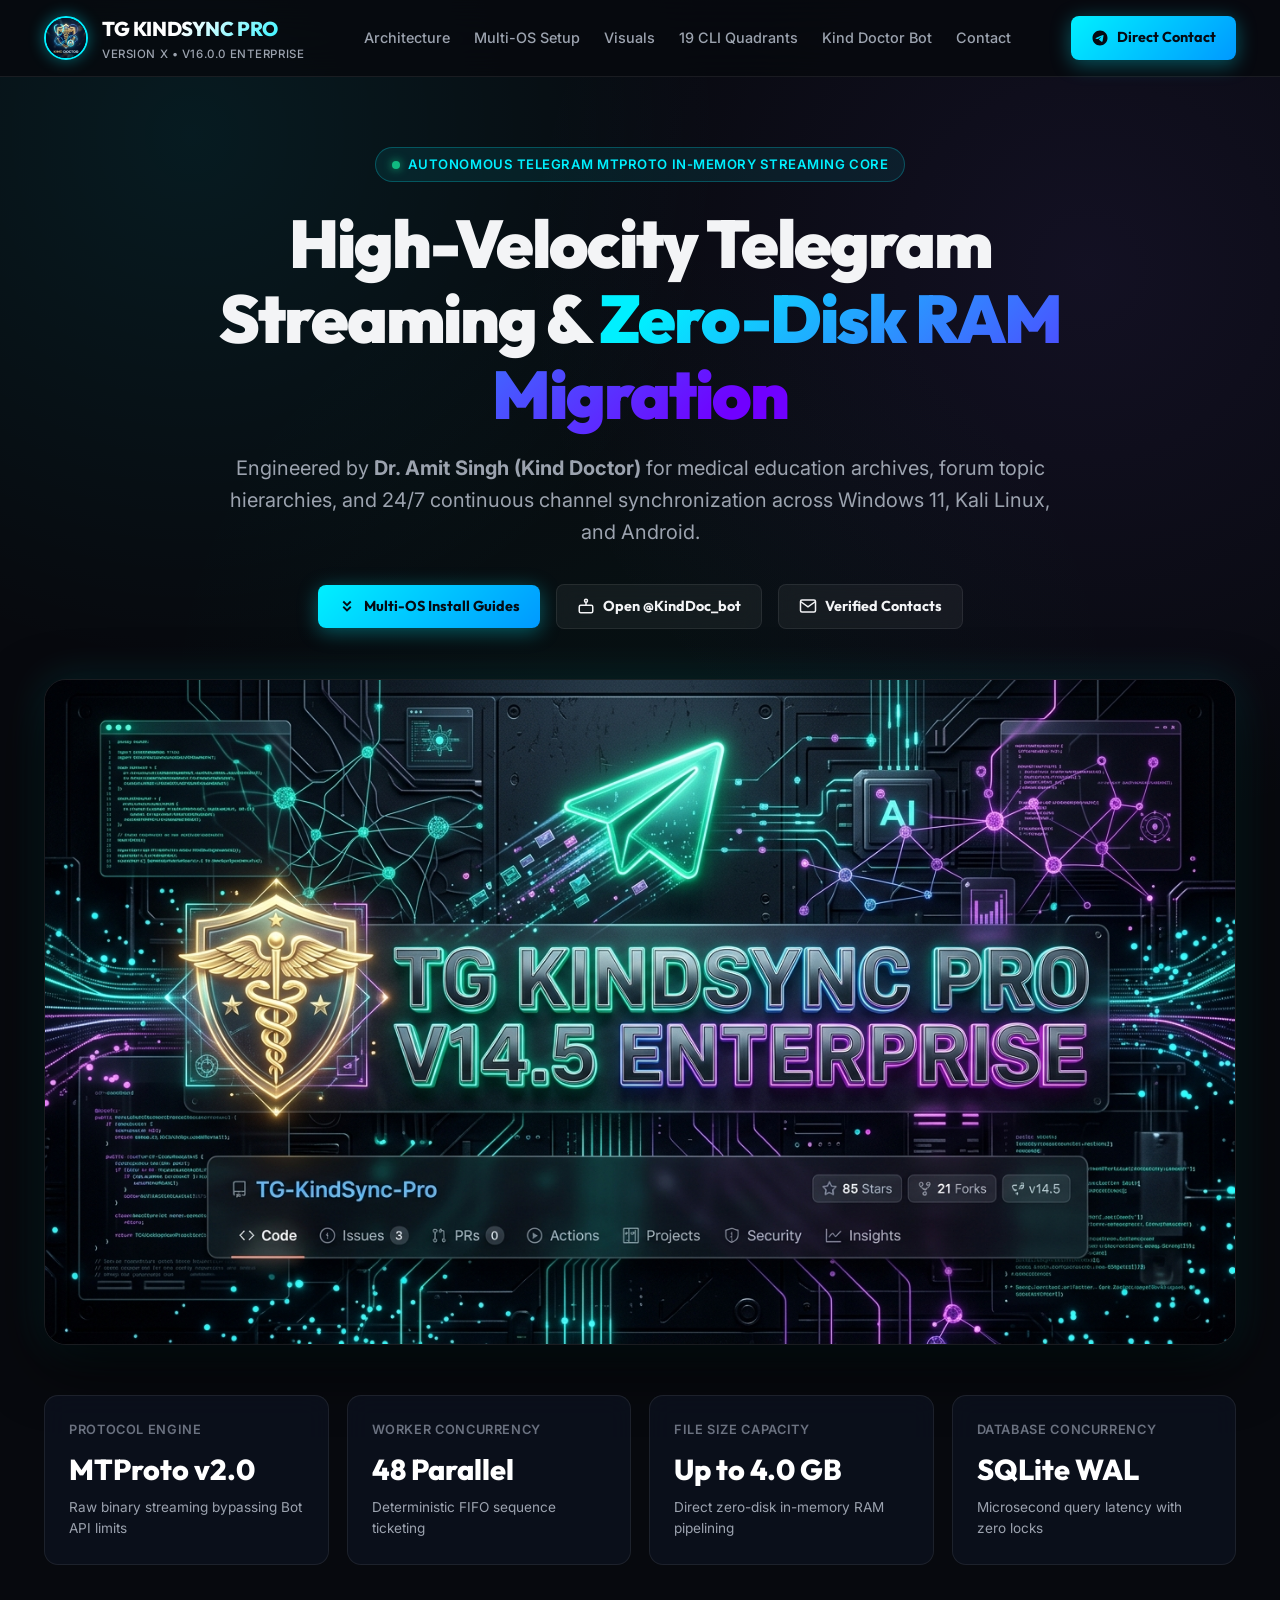
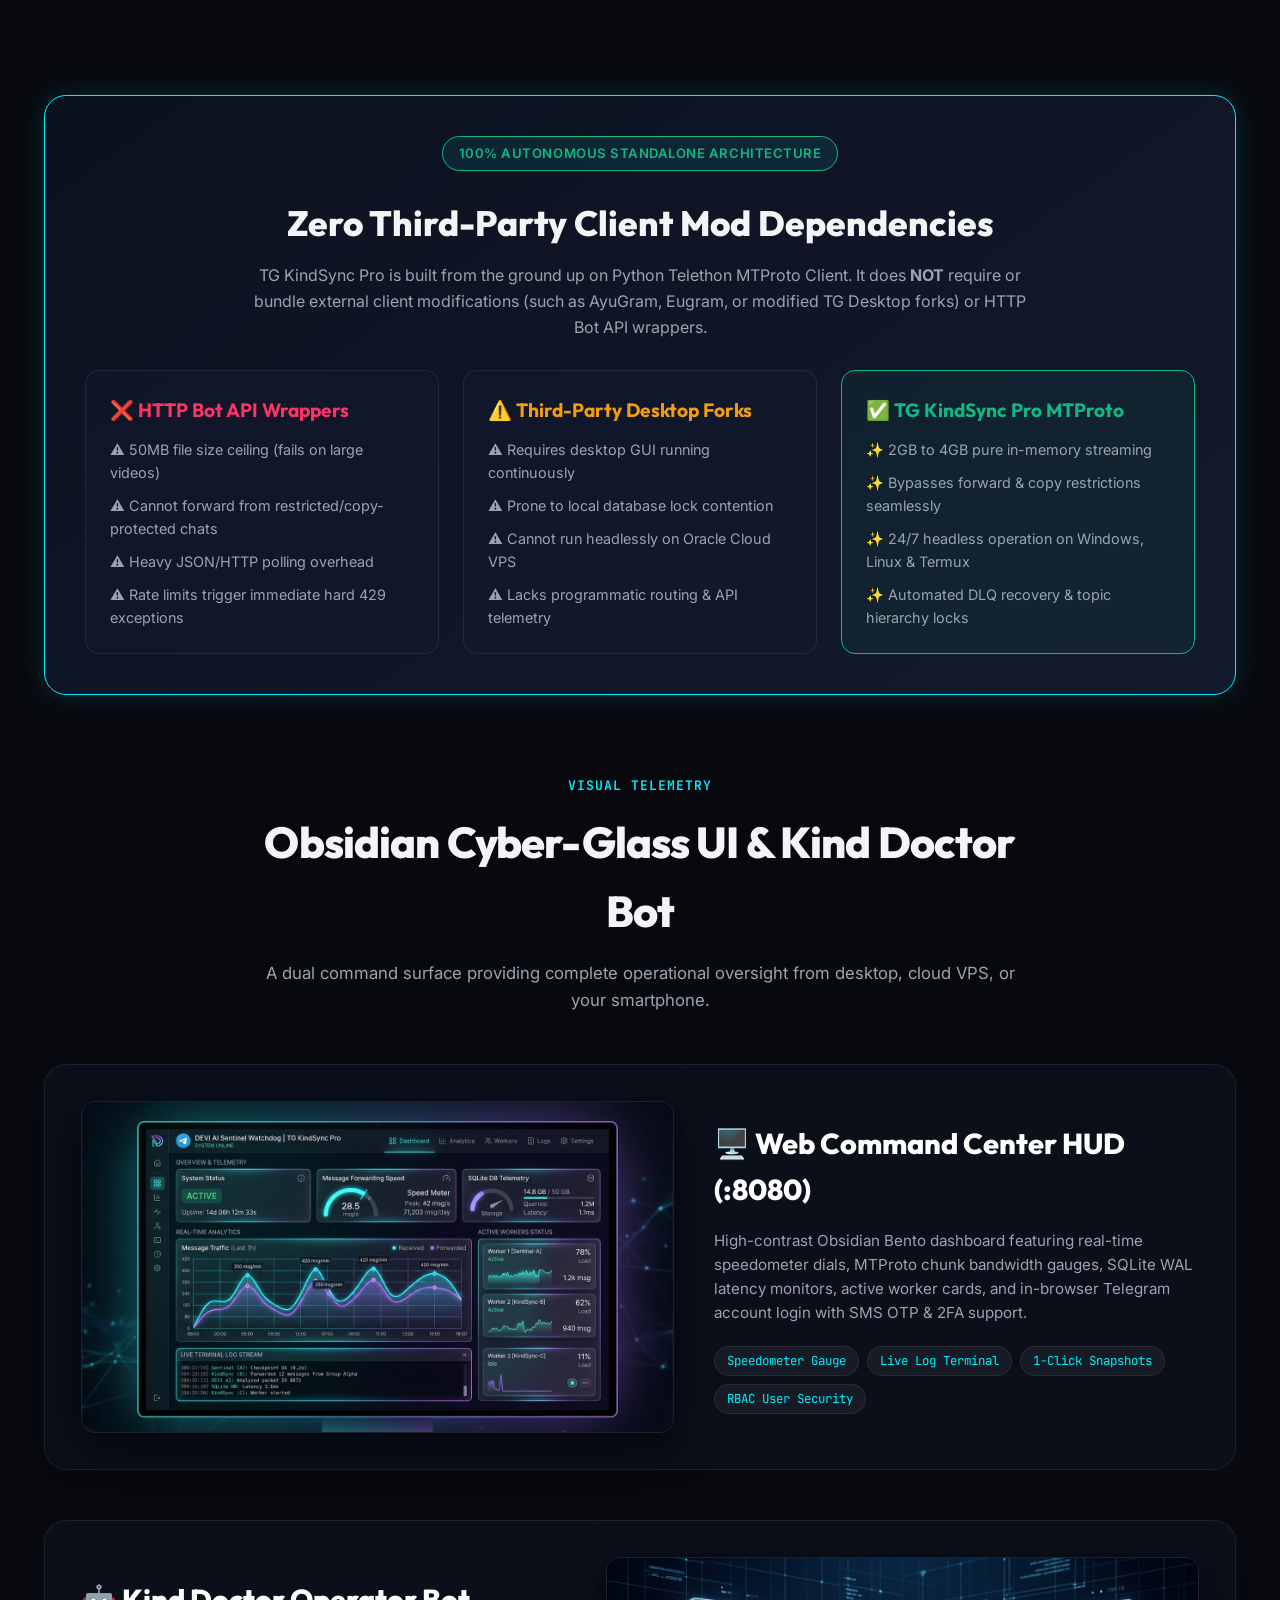
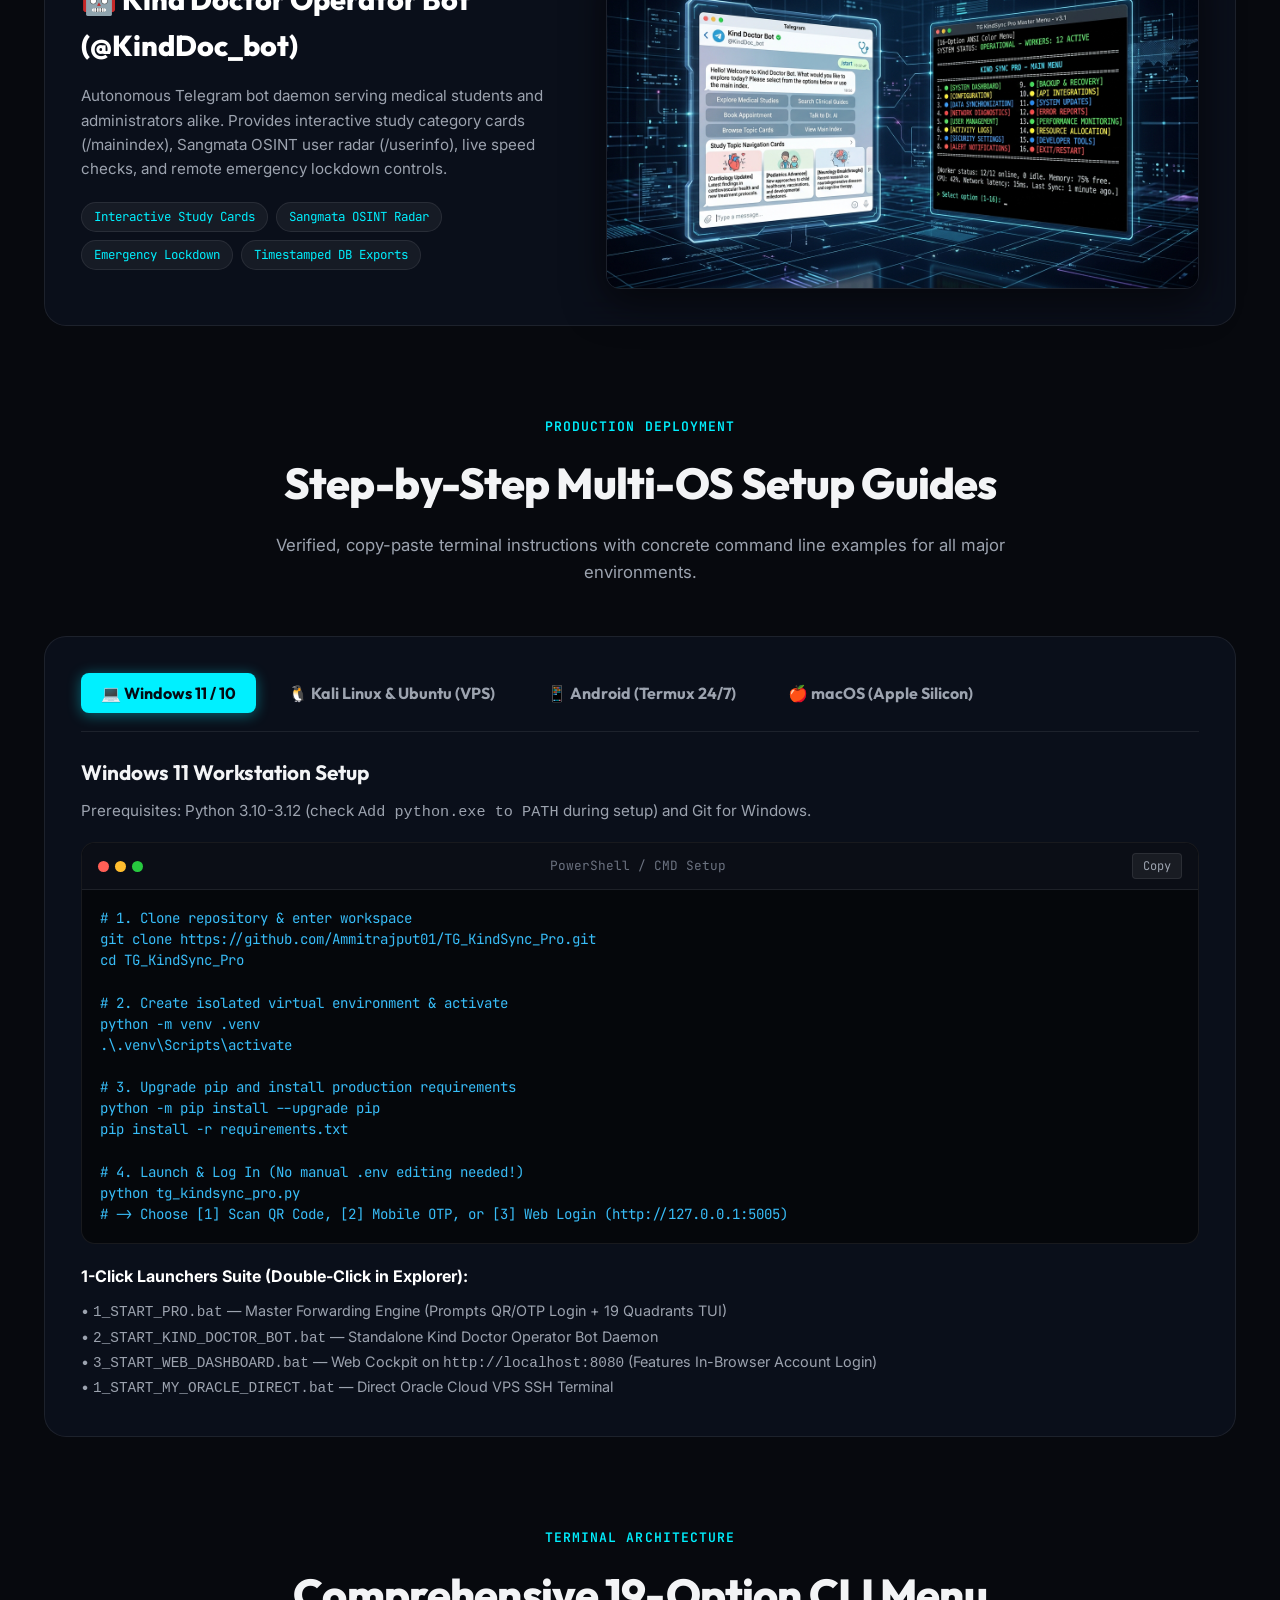
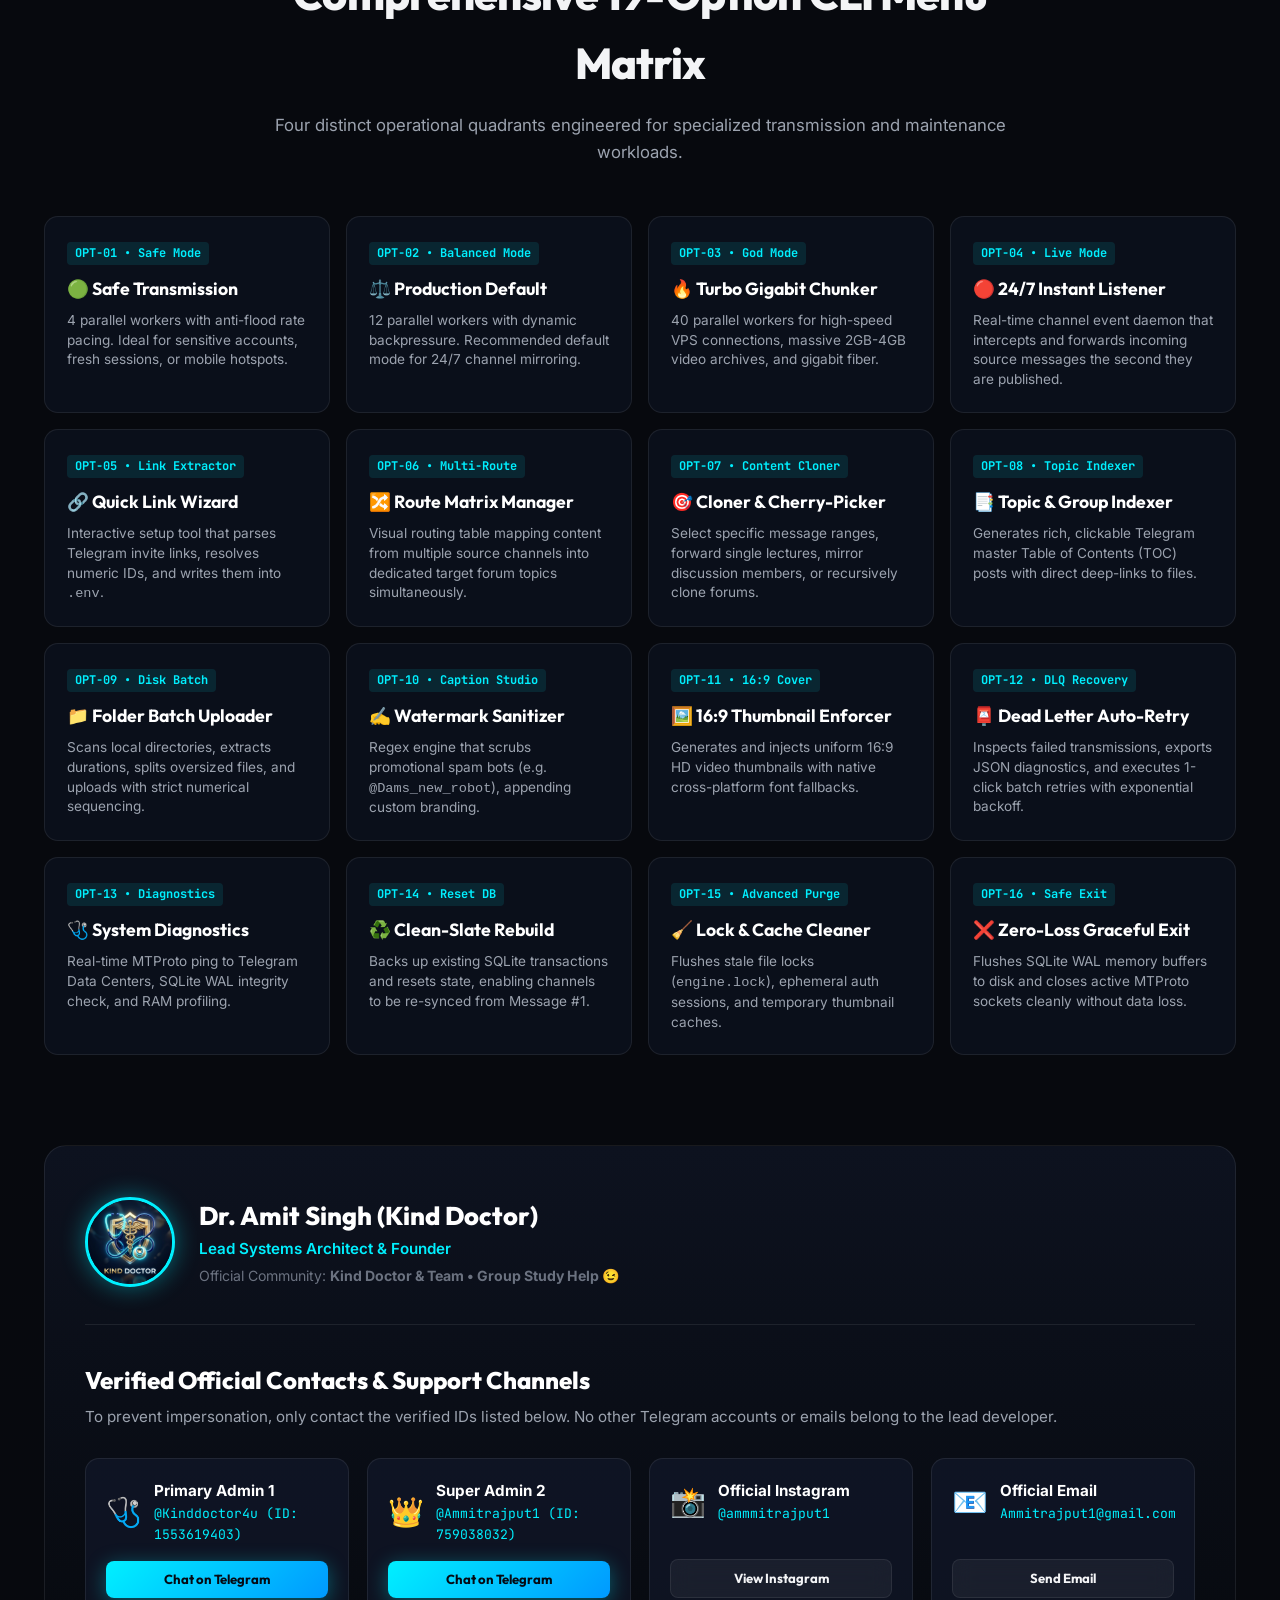
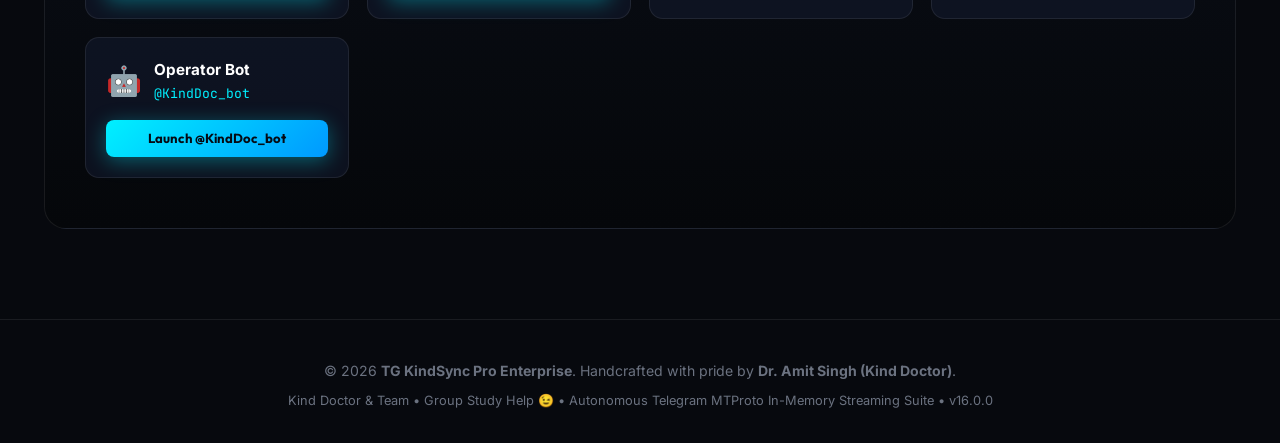
==== commit 8867a39a: "docs: emphasize 3-way in-app QR, OTP and web login without manual .env editing" ====
--- a/docs/index.html
+++ b/docs/index.html
@@ -1028,15 +1028,16 @@
 python -m pip install --upgrade pip
 pip install -r requirements.txt
 
-# 4. Copy configuration template & configure .env
-copy .env.example .env</pre>
+# 4. Launch & Log In (No manual .env editing needed!)
+python tg_kindsync_pro.py
+# -> Choose [1] Scan QR Code, [2] Mobile OTP, or [3] Web Login (http://127.0.0.1:5005)</pre>
           </div>
 
-          <h4 style="margin: 20px 0 10px; font-size: 1rem; color: #FFFFFF;">1-Click Launchers Suite (Double-Click to Run):</h4>
+          <h4 style="margin: 20px 0 10px; font-size: 1rem; color: #FFFFFF;">1-Click Launchers Suite (Double-Click in Explorer):</h4>
           <p style="color: var(--text-muted); font-size: 0.9rem;">
-            • <code>1_START_PRO.bat</code> — Master Forwarding Engine (19 Options TUI)<br>
+            • <code>1_START_PRO.bat</code> — Master Forwarding Engine (Prompts QR/OTP Login + 19 Quadrants TUI)<br>
             • <code>2_START_KIND_DOCTOR_BOT.bat</code> — Standalone Kind Doctor Operator Bot Daemon<br>
-            • <code>3_START_WEB_DASHBOARD.bat</code> — Web Cockpit on <code>http://localhost:8080</code><br>
+            • <code>3_START_WEB_DASHBOARD.bat</code> — Web Cockpit on <code>http://localhost:8080</code> (Features In-Browser Account Login)<br>
             • <code>1_START_MY_ORACLE_DIRECT.bat</code> — Direct Oracle Cloud VPS SSH Terminal
           </p>
         </div>
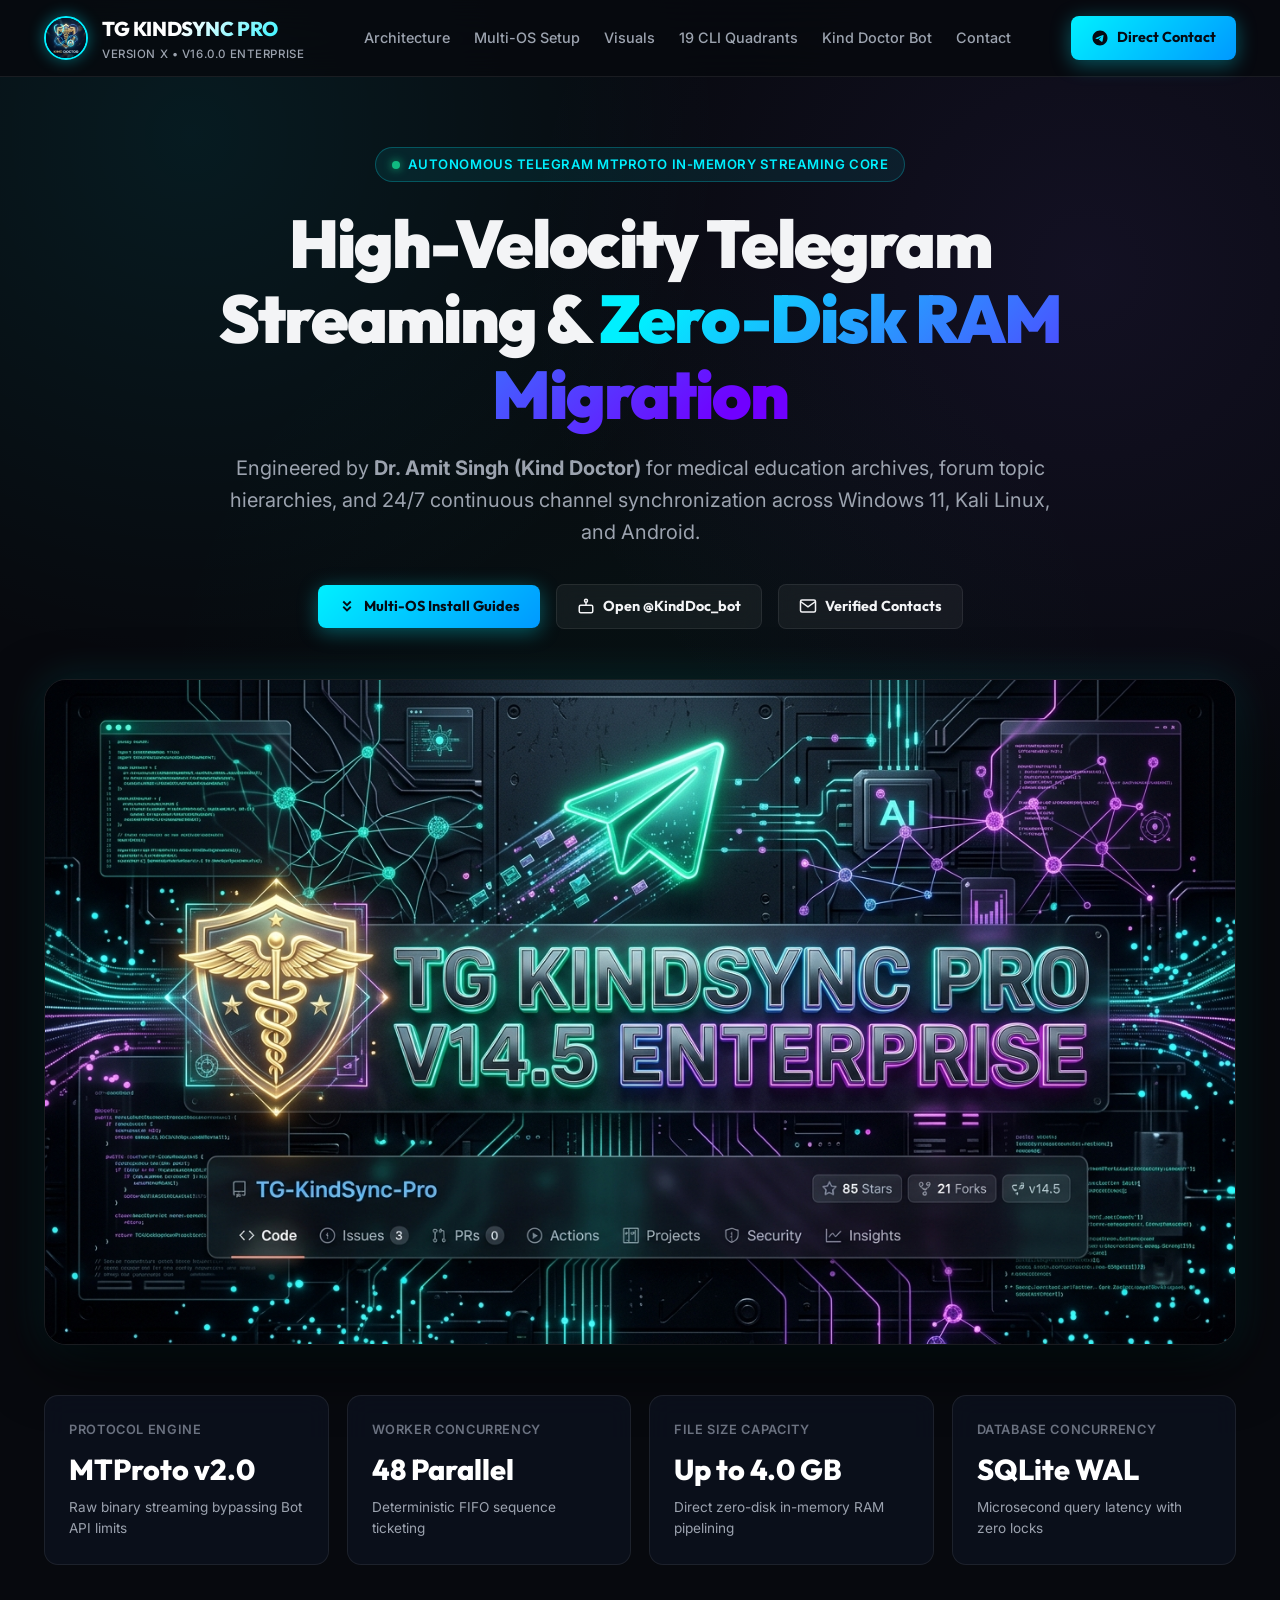
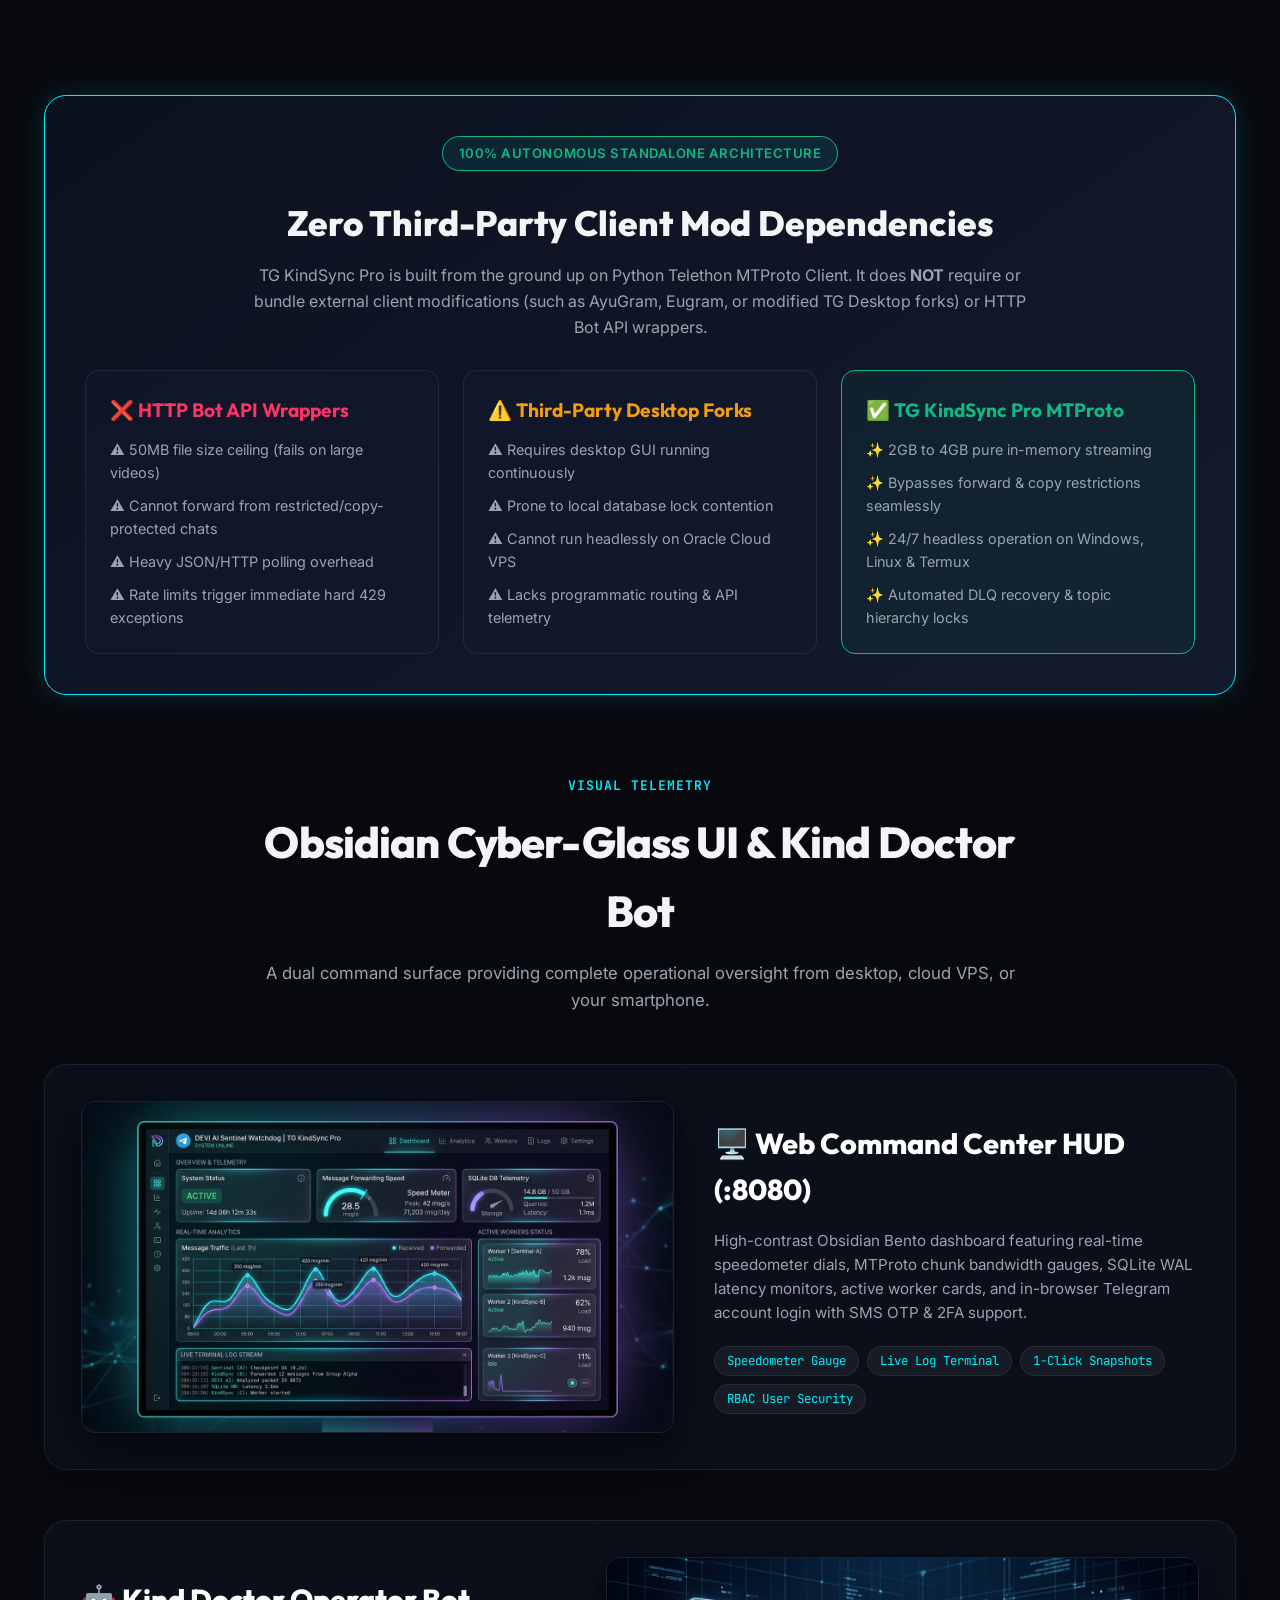
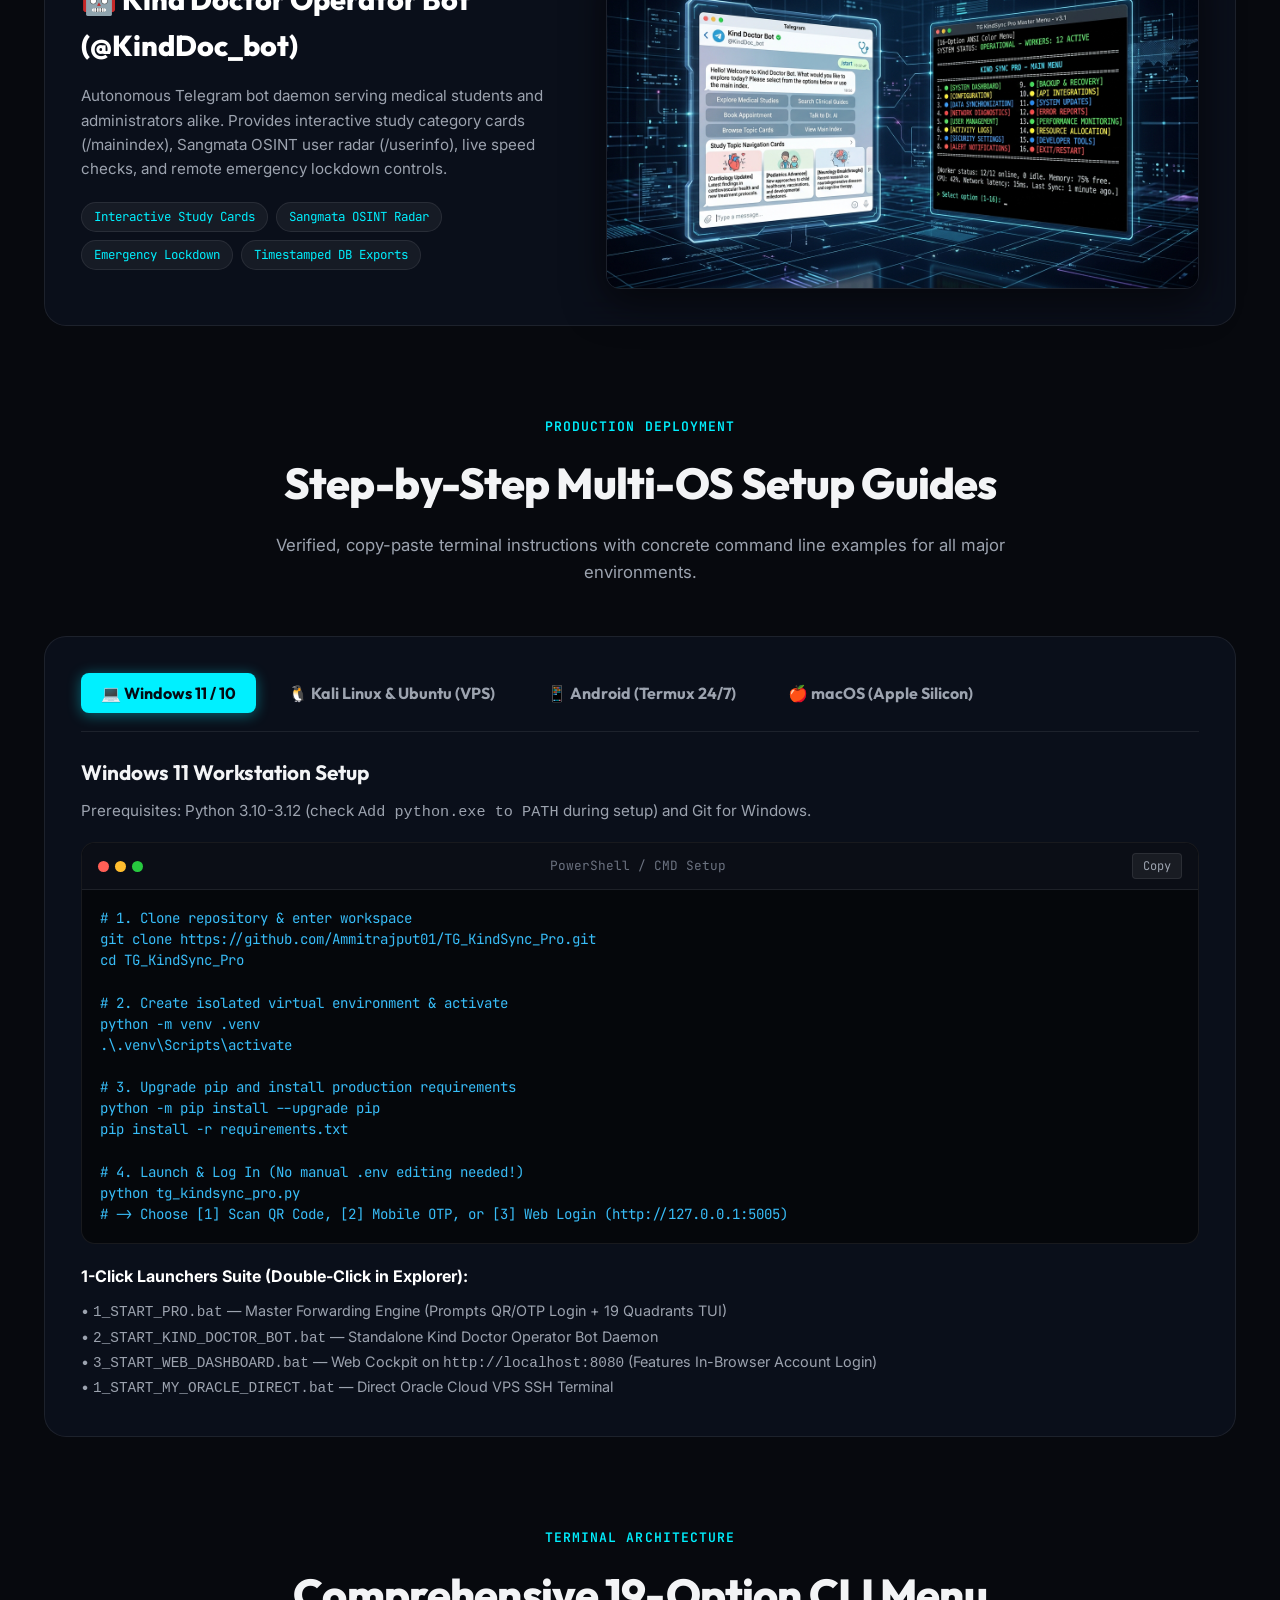
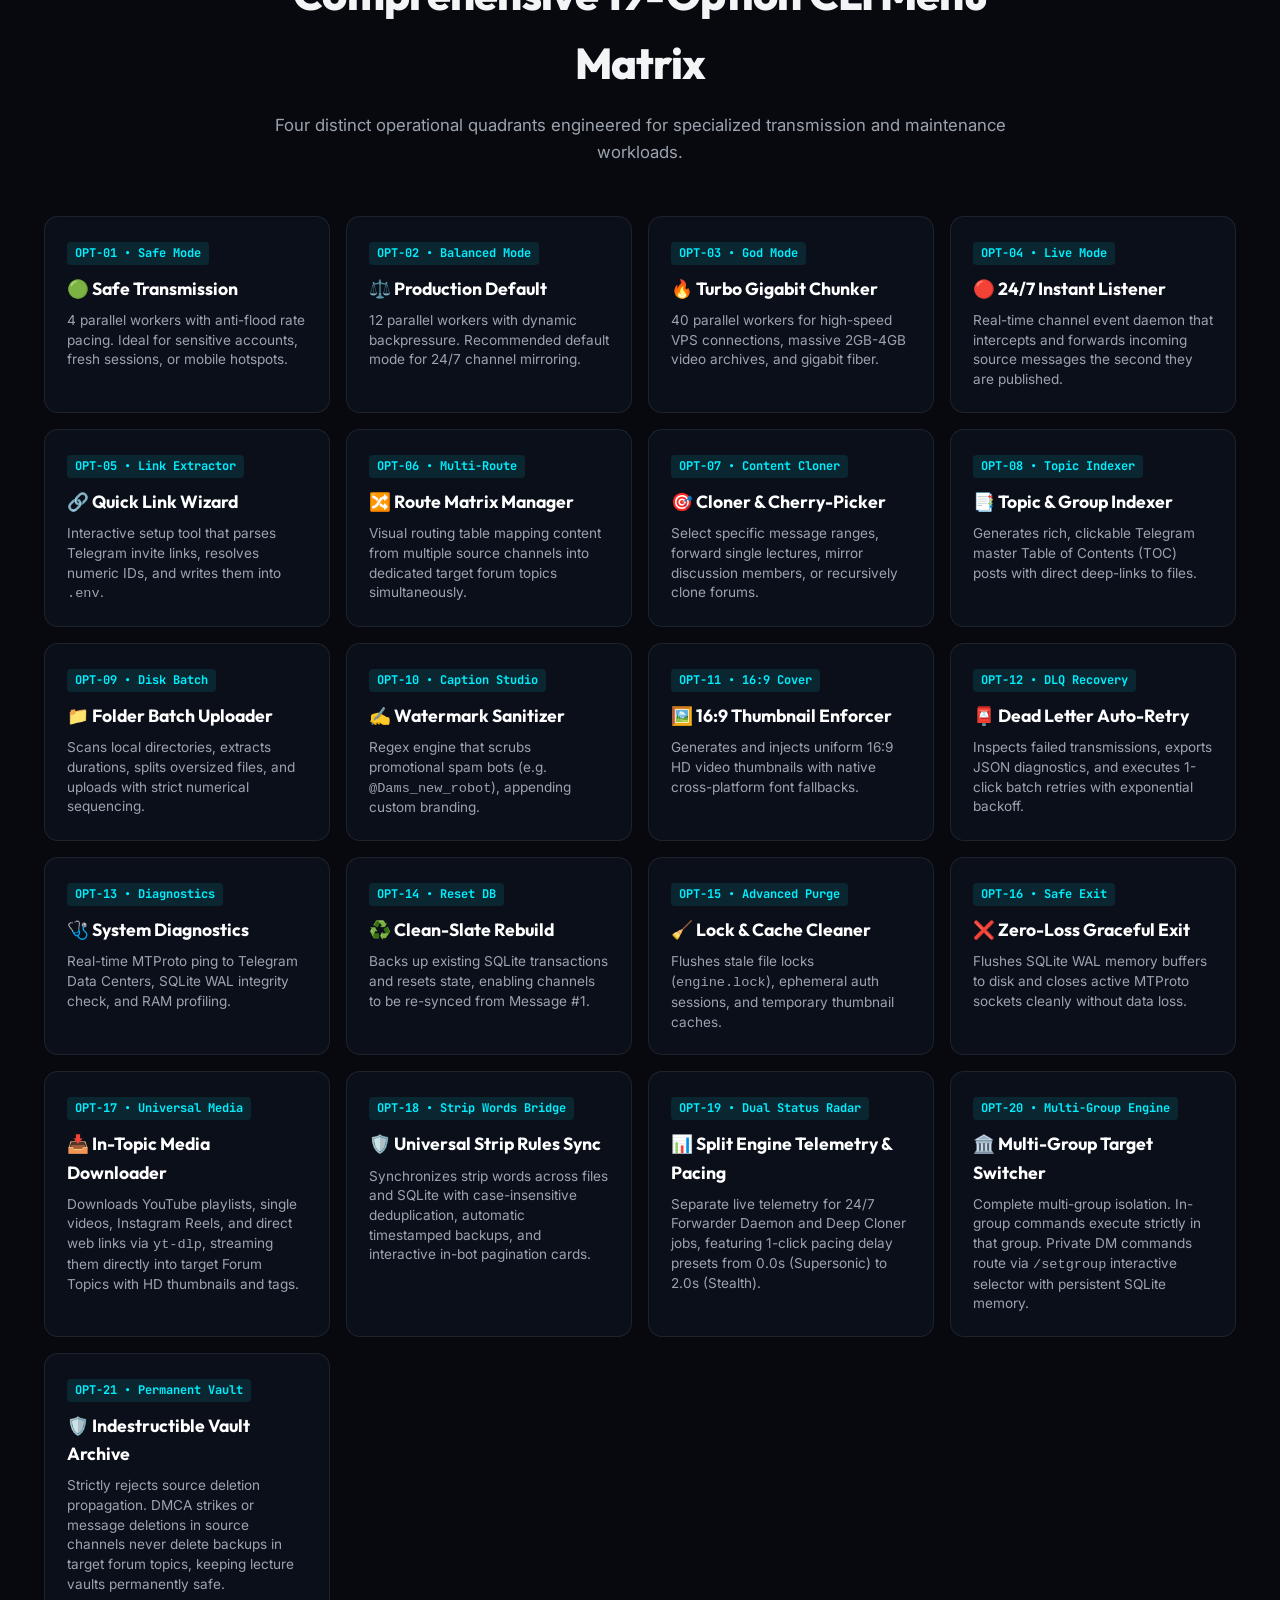
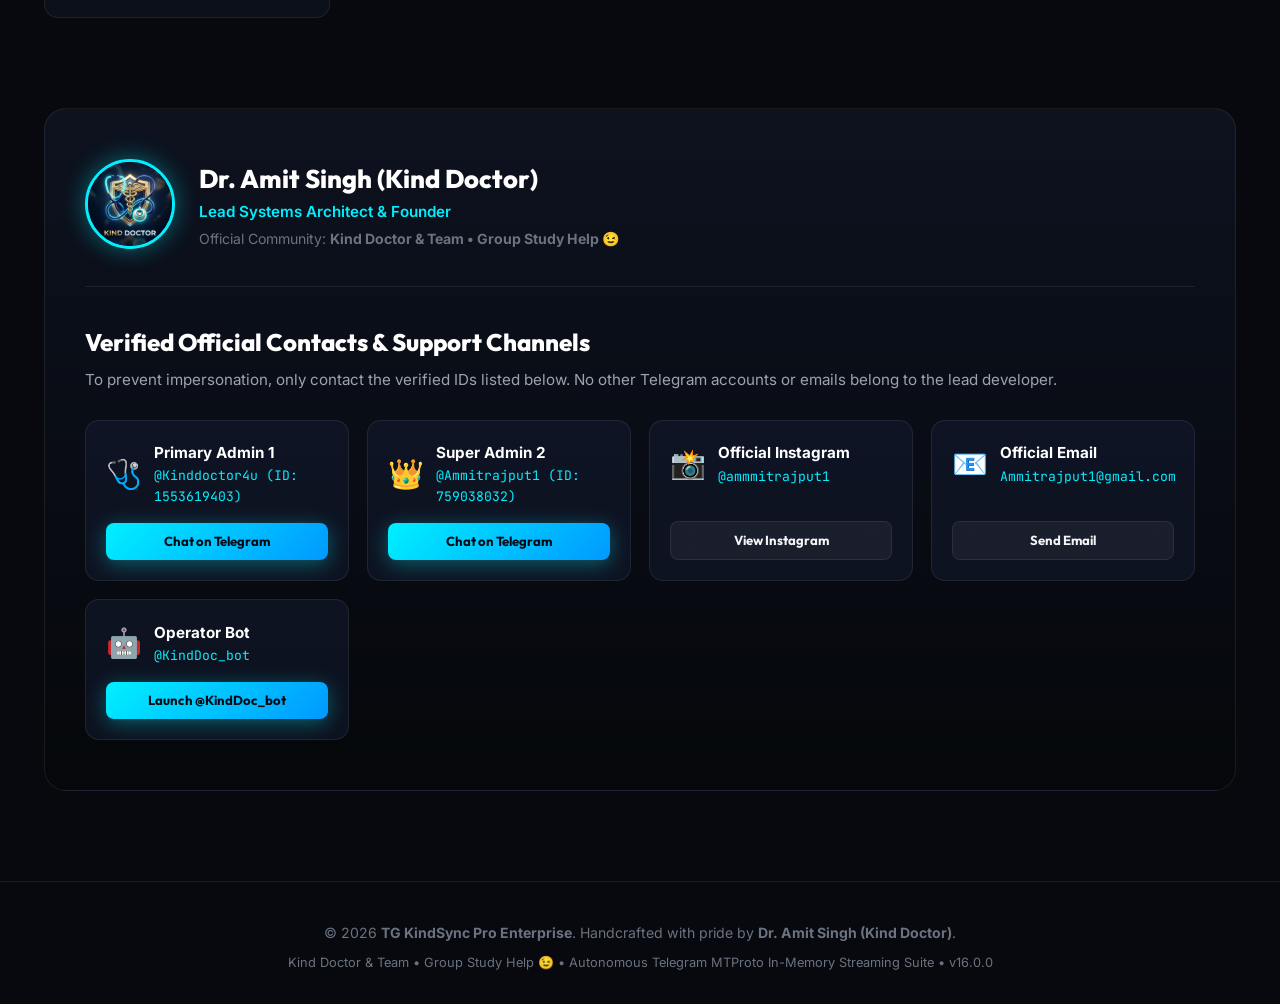
==== commit d0cd9de6: "feat(media-downloader): in-topic media engine, permanent vault architecture, multi-group topic resol" ====
--- a/docs/index.html
+++ b/docs/index.html
@@ -1225,6 +1225,31 @@
           <h4>❌ Zero-Loss Graceful Exit</h4>
           <p>Flushes SQLite WAL memory buffers to disk and closes active MTProto sockets cleanly without data loss.</p>
         </div>
+        <div class="bento-card">
+          <span class="opt-num">OPT-17 • Universal Media</span>
+          <h4>📥 In-Topic Media Downloader</h4>
+          <p>Downloads YouTube playlists, single videos, Instagram Reels, and direct web links via <code>yt-dlp</code>, streaming them directly into target Forum Topics with HD thumbnails and tags.</p>
+        </div>
+        <div class="bento-card">
+          <span class="opt-num">OPT-18 • Strip Words Bridge</span>
+          <h4>🛡️ Universal Strip Rules Sync</h4>
+          <p>Synchronizes strip words across files and SQLite with case-insensitive deduplication, automatic timestamped backups, and interactive in-bot pagination cards.</p>
+        </div>
+        <div class="bento-card">
+          <span class="opt-num">OPT-19 • Dual Status Radar</span>
+          <h4>📊 Split Engine Telemetry & Pacing</h4>
+          <p>Separate live telemetry for 24/7 Forwarder Daemon and Deep Cloner jobs, featuring 1-click pacing delay presets from 0.0s (Supersonic) to 2.0s (Stealth).</p>
+        </div>
+        <div class="bento-card">
+          <span class="opt-num">OPT-20 • Multi-Group Engine</span>
+          <h4>🏛️ Multi-Group Target Switcher</h4>
+          <p>Complete multi-group isolation. In-group commands execute strictly in that group. Private DM commands route via <code>/setgroup</code> interactive selector with persistent SQLite memory.</p>
+        </div>
+        <div class="bento-card">
+          <span class="opt-num">OPT-21 • Permanent Vault</span>
+          <h4>🛡️ Indestructible Vault Archive</h4>
+          <p>Strictly rejects source deletion propagation. DMCA strikes or message deletions in source channels never delete backups in target forum topics, keeping lecture vaults permanently safe.</p>
+        </div>
       </div>
     </section>
 
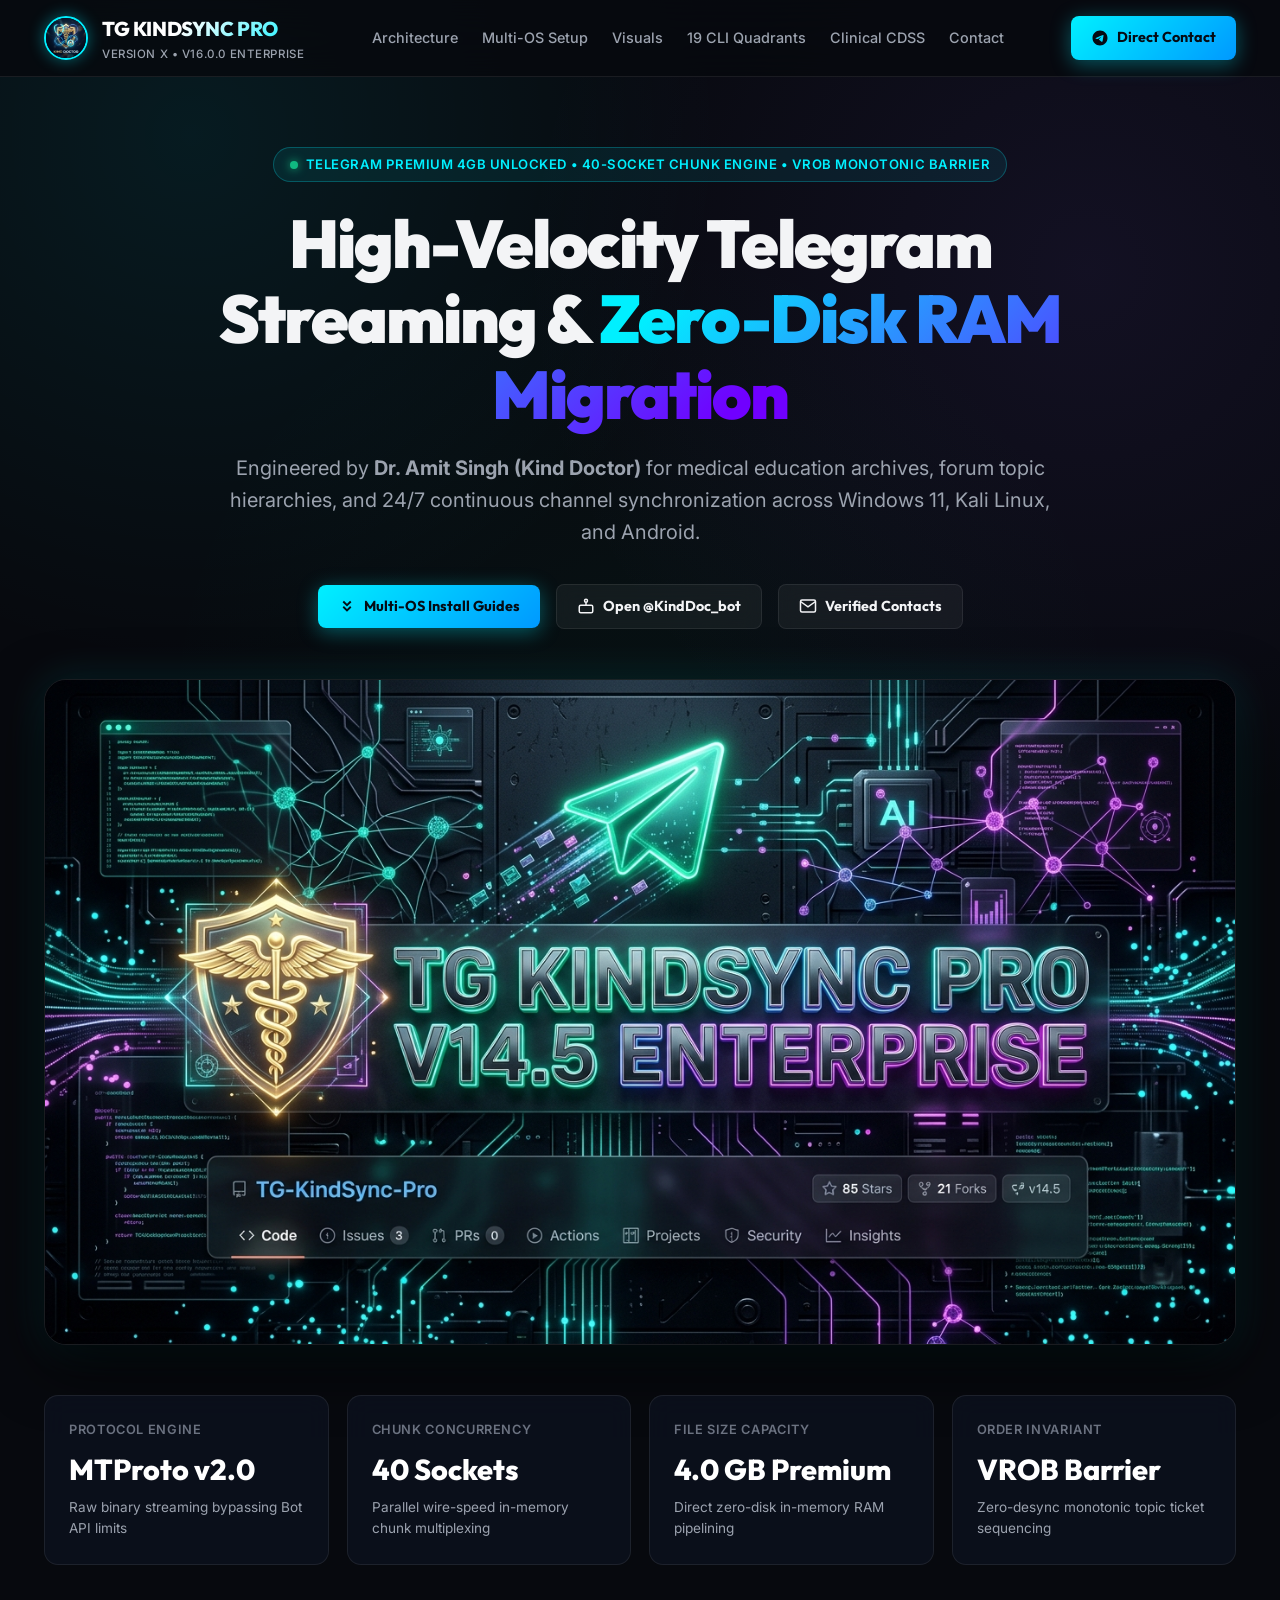
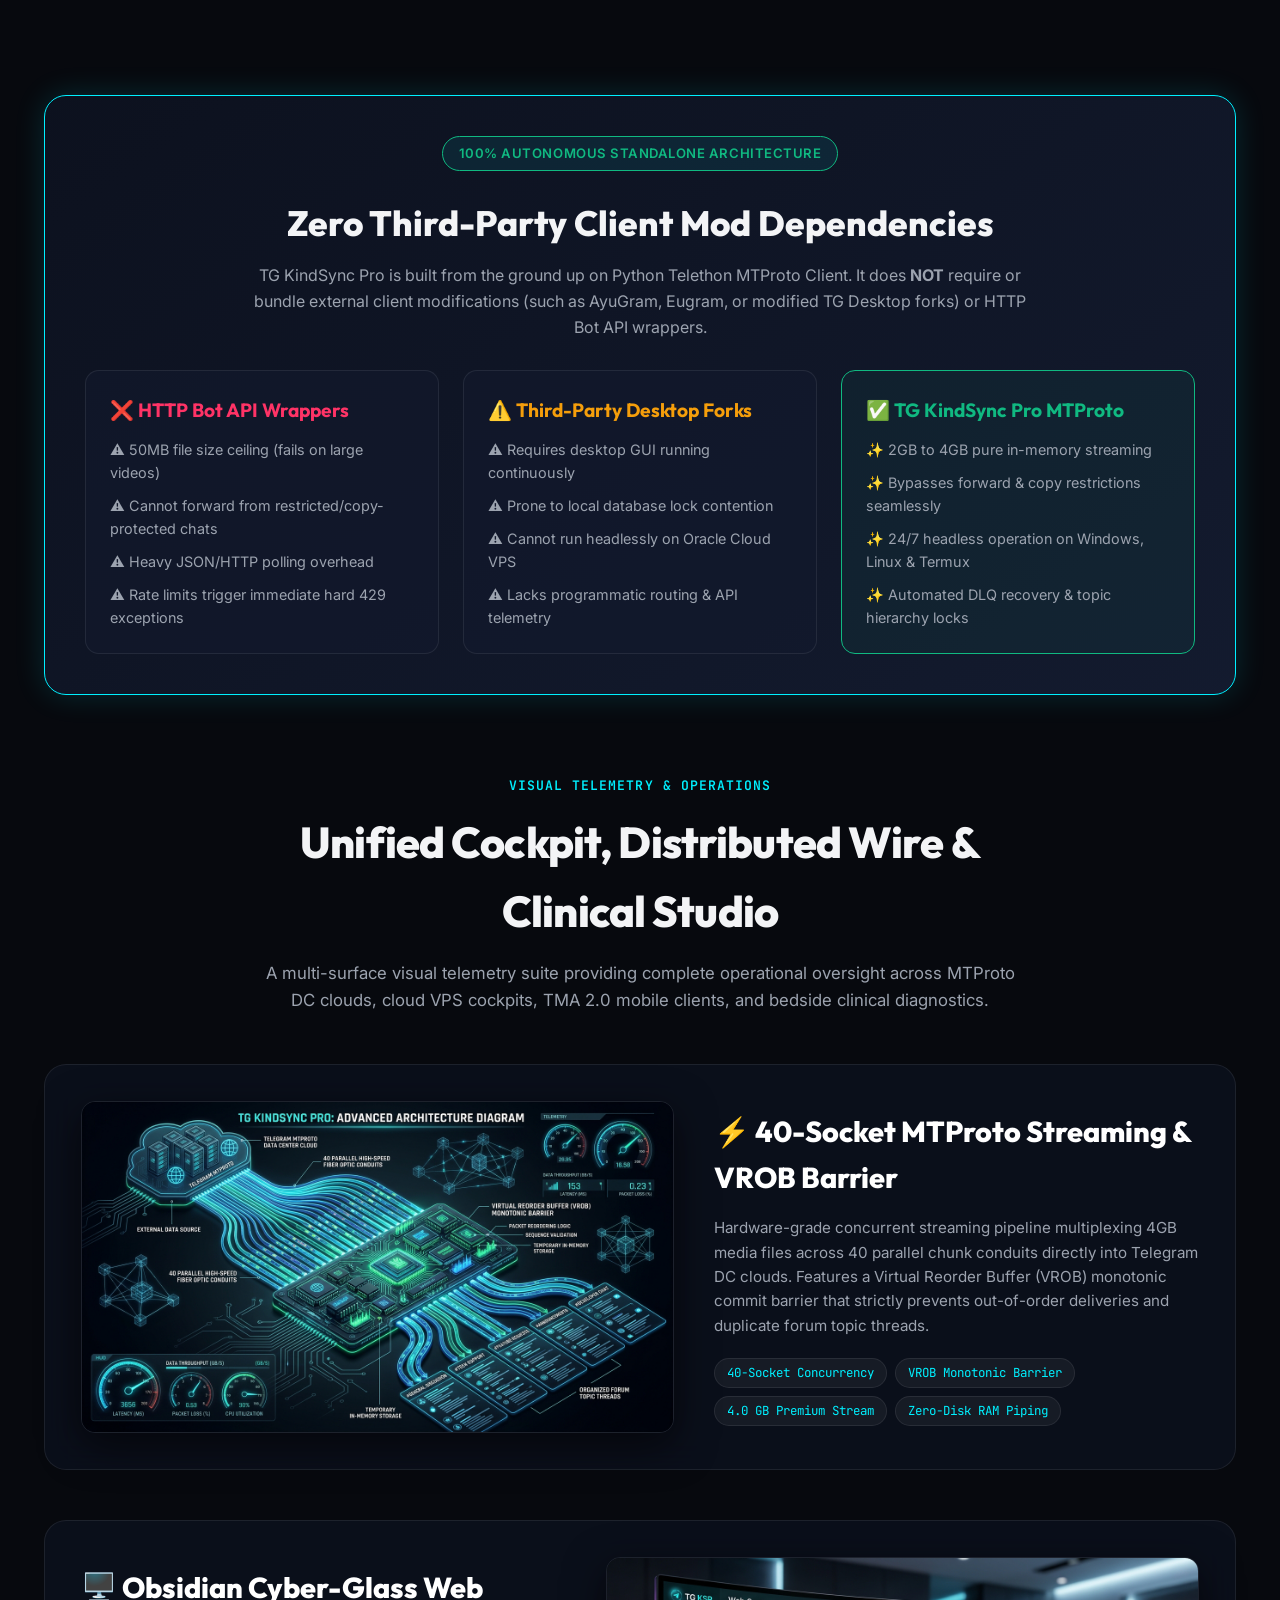
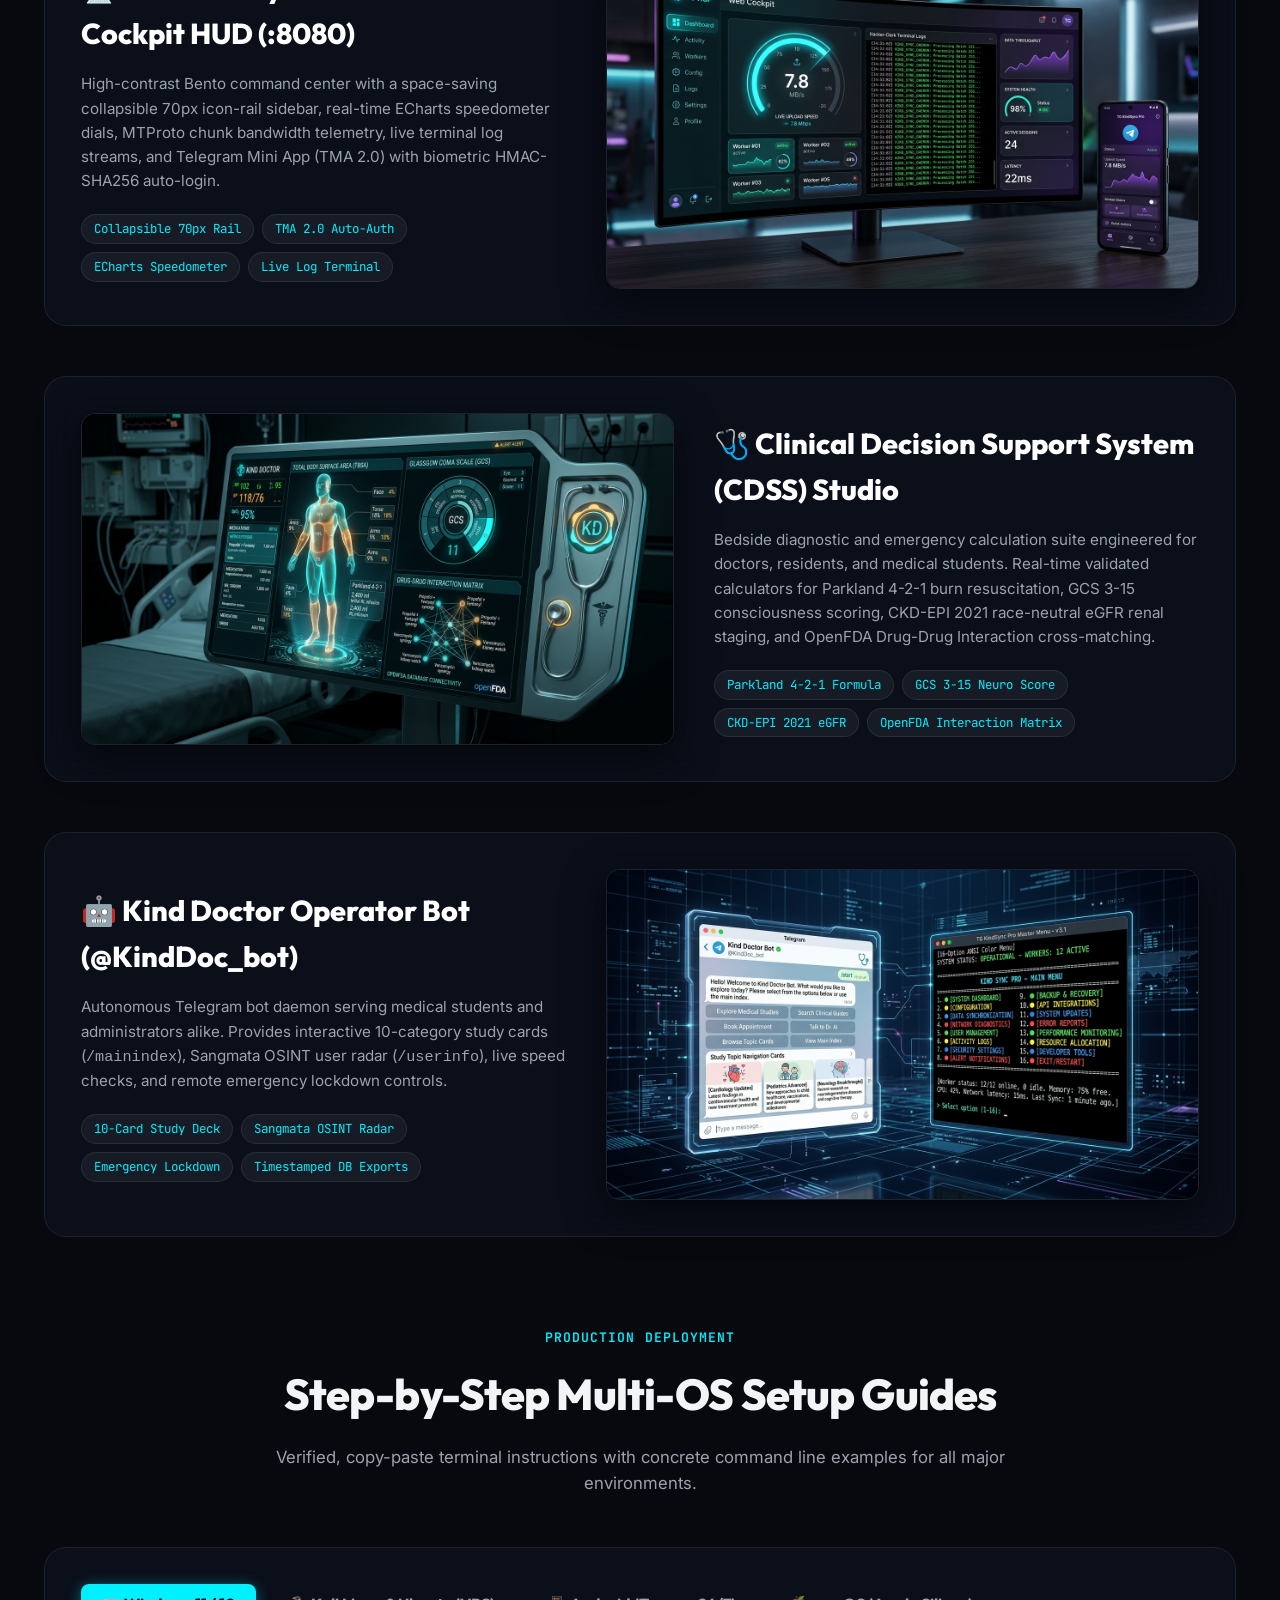
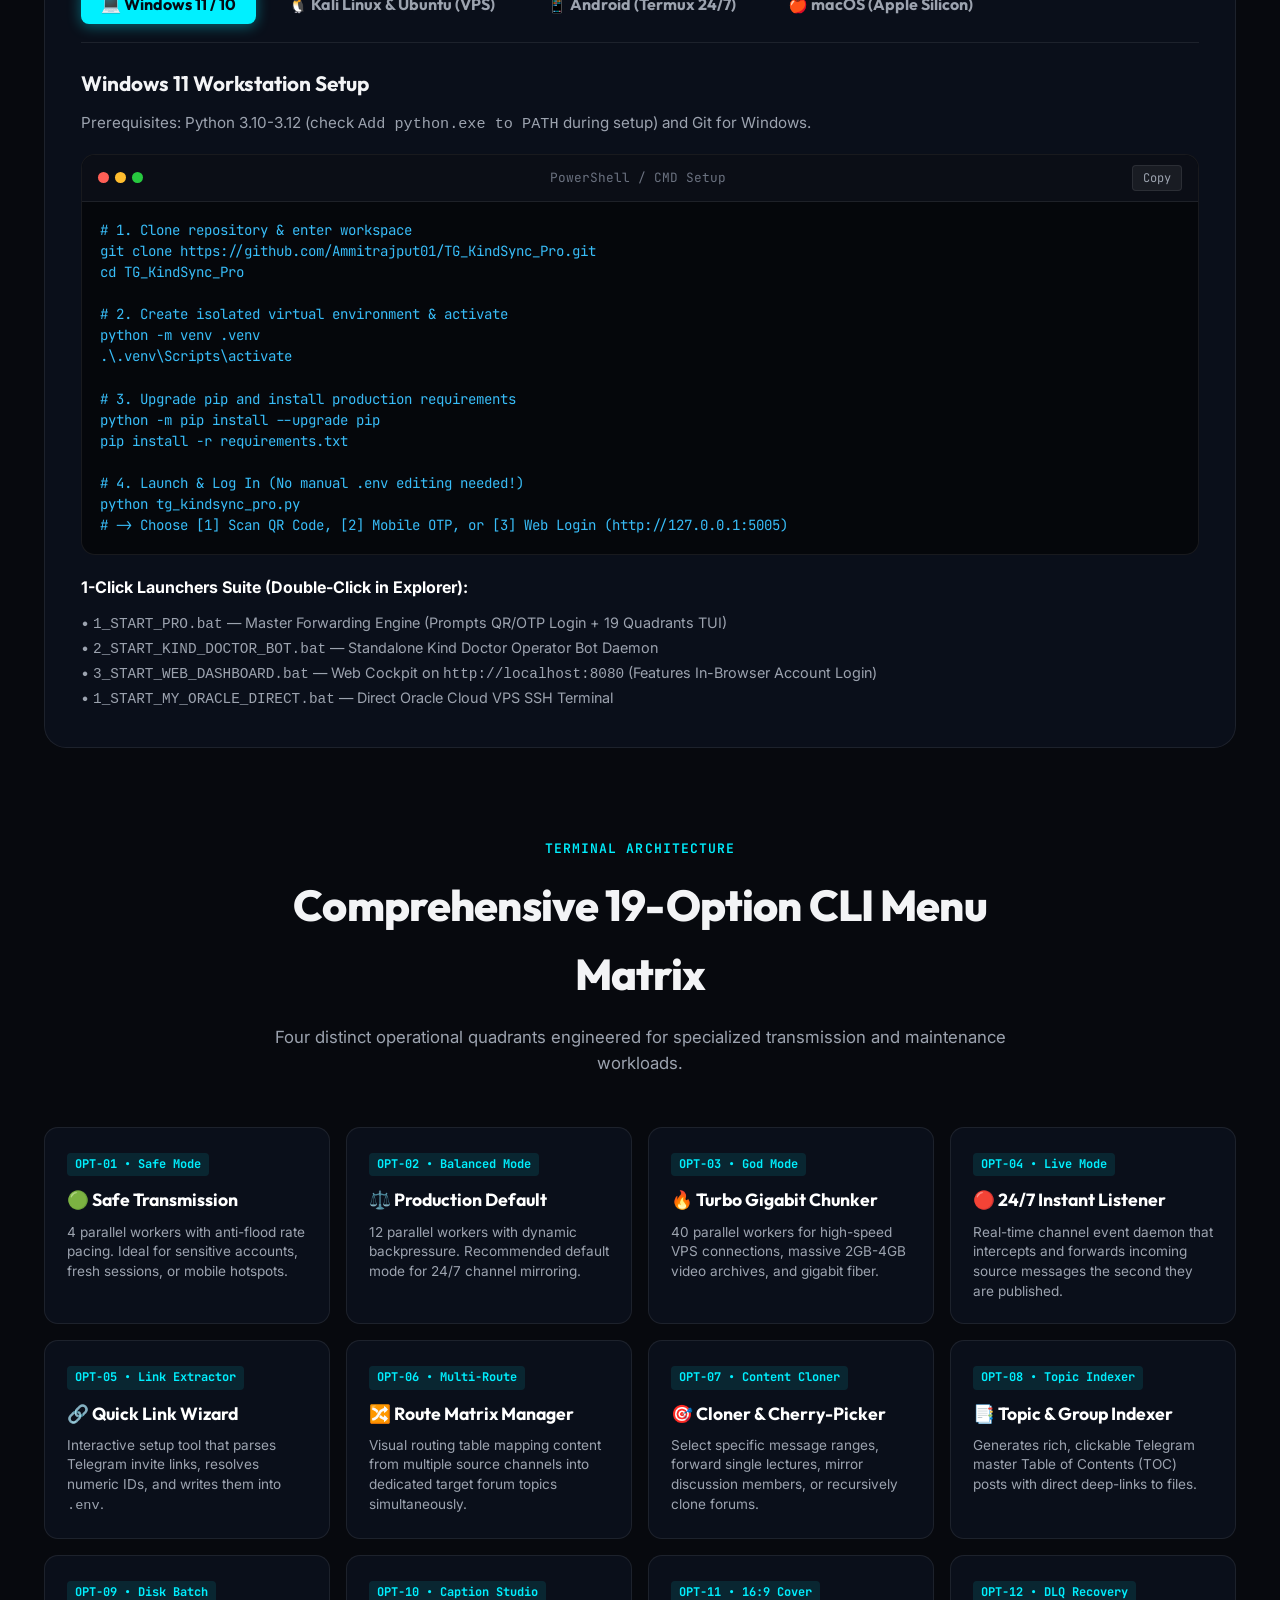
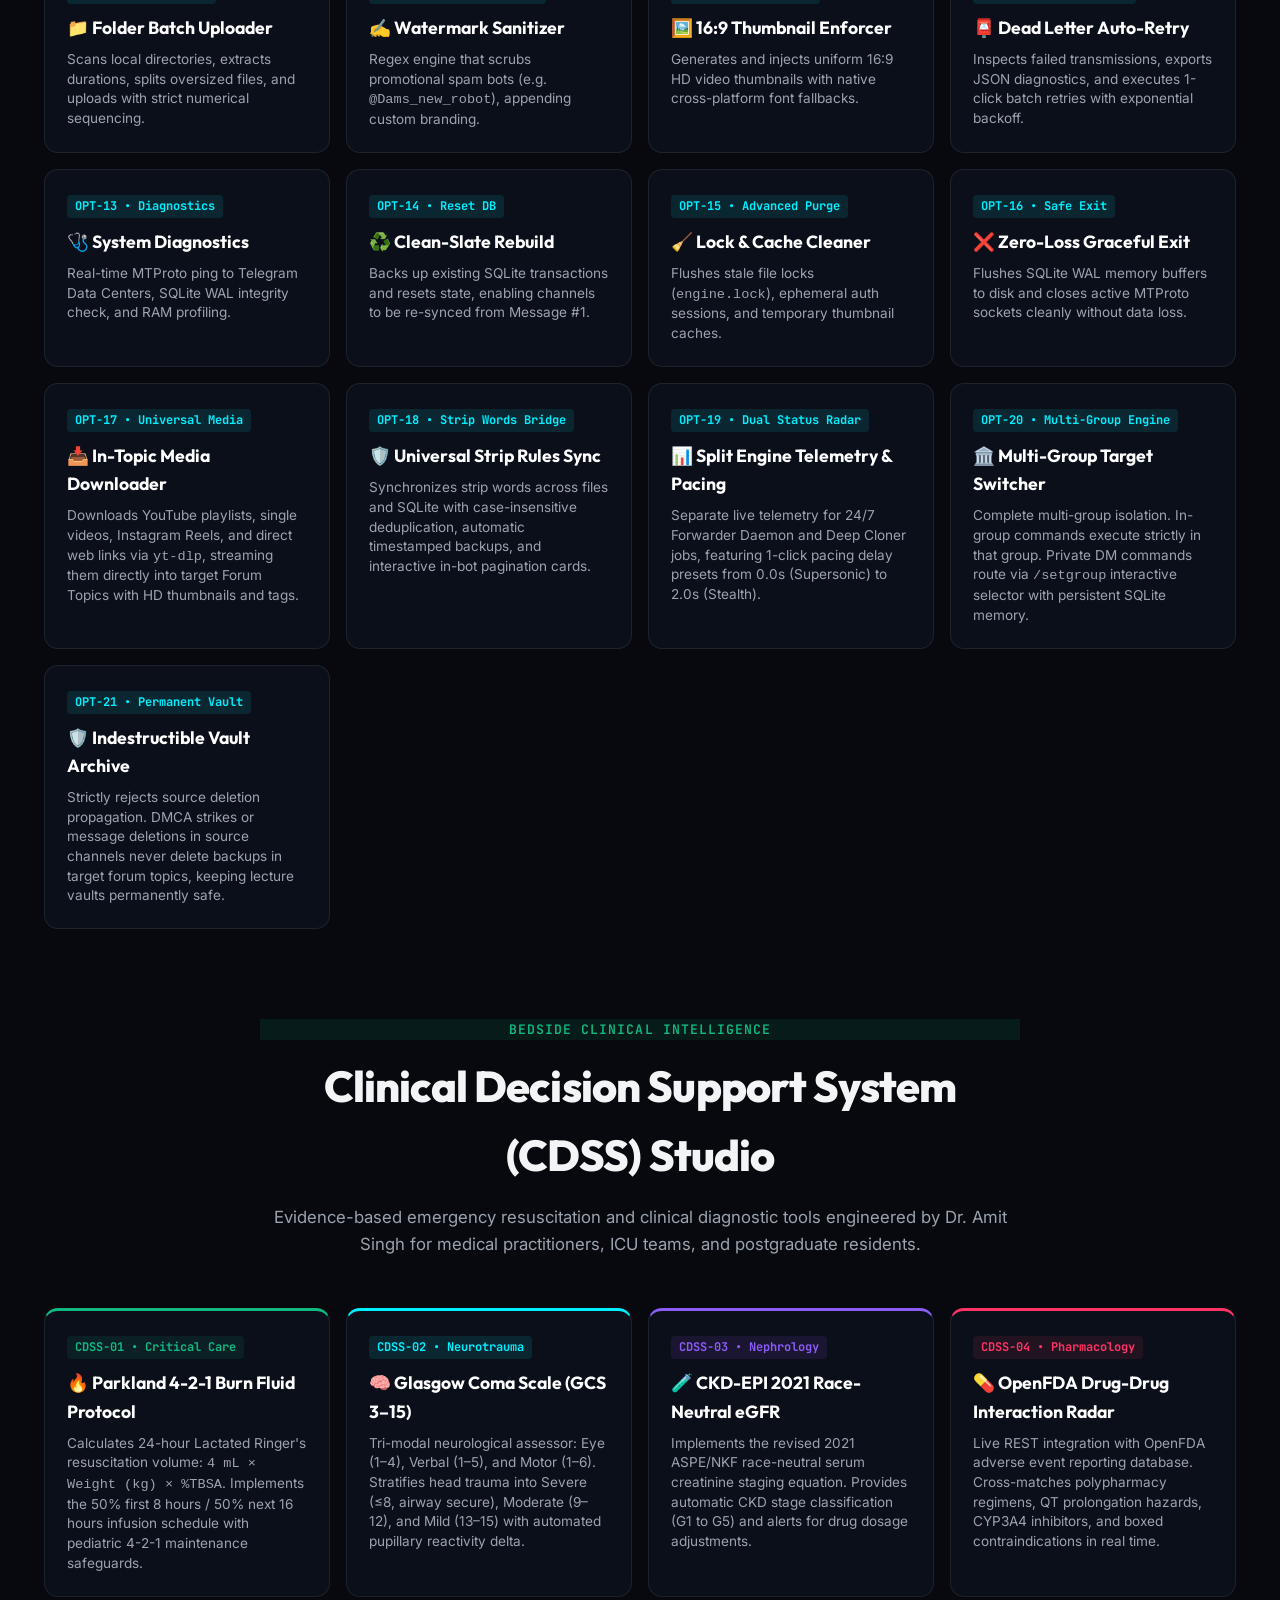
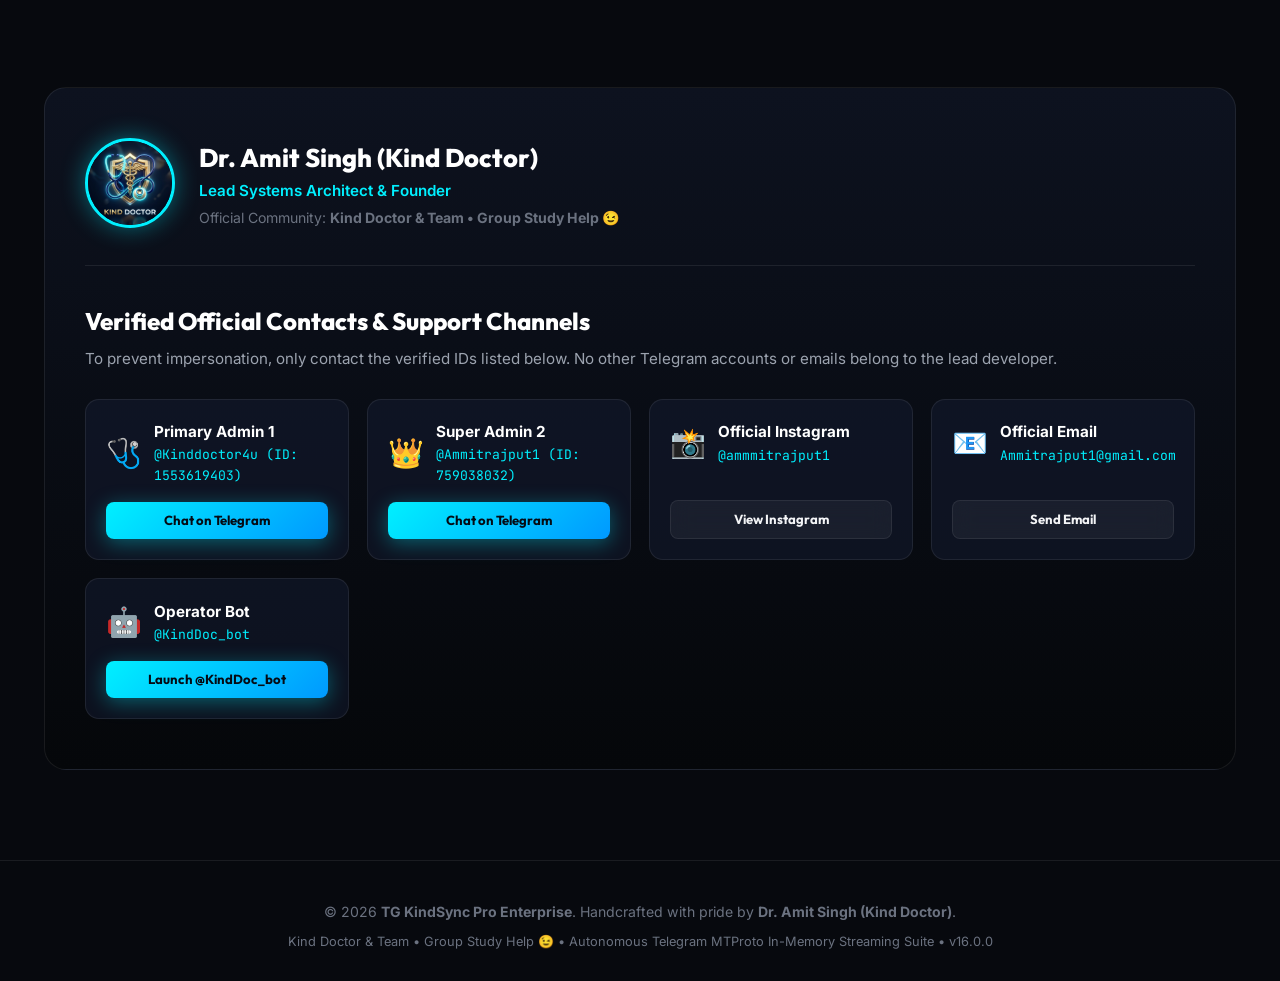
==== commit ab77b458: "docs: upgrade README and showcase portal with high-tech visual assets, Telegram Premium 4GB & CDSS s" ====
--- a/docs/index.html
+++ b/docs/index.html
@@ -820,7 +820,7 @@
         <a href="#quickstart">Multi-OS Setup</a>
         <a href="#showcase">Visuals</a>
         <a href="#quadrants">19 CLI Quadrants</a>
-        <a href="#bot">Kind Doctor Bot</a>
+        <a href="#cdss">Clinical CDSS</a>
         <a href="#contact">Contact</a>
       </div>
       <div>
@@ -837,7 +837,7 @@
     <div class="container">
       <div class="badge-pill">
         <div class="pulse-dot"></div>
-        Autonomous Telegram MTProto In-Memory Streaming Core
+        Telegram Premium 4GB Unlocked • 40-Socket Chunk Engine • VROB Monotonic Barrier
       </div>
       <h1 class="hero-title">
         High-Velocity Telegram Streaming & <span>Zero-Disk RAM Migration</span>
@@ -873,19 +873,19 @@
           <div class="desc">Raw binary streaming bypassing Bot API limits</div>
         </div>
         <div class="metric-card">
-          <div class="label">Worker Concurrency</div>
-          <div class="value">48 Parallel</div>
-          <div class="desc">Deterministic FIFO sequence ticketing</div>
+          <div class="label">Chunk Concurrency</div>
+          <div class="value">40 Sockets</div>
+          <div class="desc">Parallel wire-speed in-memory chunk multiplexing</div>
         </div>
         <div class="metric-card">
           <div class="label">File Size Capacity</div>
-          <div class="value">Up to 4.0 GB</div>
+          <div class="value">4.0 GB Premium</div>
           <div class="desc">Direct zero-disk in-memory RAM pipelining</div>
         </div>
         <div class="metric-card">
-          <div class="label">Database Concurrency</div>
-          <div class="value">SQLite WAL</div>
-          <div class="desc">Microsecond query latency with zero locks</div>
+          <div class="label">Order Invariant</div>
+          <div class="value">VROB Barrier</div>
+          <div class="desc">Zero-desync monotonic topic ticket sequencing</div>
         </div>
       </div>
     </div>
@@ -941,47 +941,85 @@
     <!-- Visual Showcase -->
     <section id="showcase">
       <div class="section-header">
-        <span class="tag">Visual Telemetry</span>
-        <h2>Obsidian Cyber-Glass UI & Kind Doctor Bot</h2>
-        <p>A dual command surface providing complete operational oversight from desktop, cloud VPS, or your smartphone.</p>
+        <span class="tag">Visual Telemetry & Operations</span>
+        <h2>Unified Cockpit, Distributed Wire & Clinical Studio</h2>
+        <p>A multi-surface visual telemetry suite providing complete operational oversight across MTProto DC clouds, cloud VPS cockpits, TMA 2.0 mobile clients, and bedside clinical diagnostics.</p>
       </div>
 
       <div class="showcase-grid">
-        <!-- Showcase 1 -->
+        <!-- Showcase 1: Architecture & Data Flow -->
         <div class="showcase-item">
           <div class="showcase-img-wrap">
-            <img src="assets/web_dashboard_preview.jpg" alt="DEVI Web Command Center Preview">
+            <img src="assets/tg_architecture_flow.jpg" alt="TG KindSync Pro Distributed Architecture & 40-Socket Concurrency Flow">
           </div>
           <div class="showcase-content">
-            <h3>🖥️ Web Command Center HUD (:8080)</h3>
+            <h3>⚡ 40-Socket MTProto Streaming & VROB Barrier</h3>
             <p>
-              High-contrast Obsidian Bento dashboard featuring real-time speedometer dials, MTProto chunk bandwidth gauges, SQLite WAL latency monitors, active worker cards, and in-browser Telegram account login with SMS OTP & 2FA support.
+              Hardware-grade concurrent streaming pipeline multiplexing 4GB media files across 40 parallel chunk conduits directly into Telegram DC clouds. Features a Virtual Reorder Buffer (VROB) monotonic commit barrier that strictly prevents out-of-order deliveries and duplicate forum topic threads.
             </p>
             <div class="feature-tags">
-              <span class="feature-tag">Speedometer Gauge</span>
+              <span class="feature-tag">40-Socket Concurrency</span>
+              <span class="feature-tag">VROB Monotonic Barrier</span>
+              <span class="feature-tag">4.0 GB Premium Stream</span>
+              <span class="feature-tag">Zero-Disk RAM Piping</span>
+            </div>
+          </div>
+        </div>
+
+        <!-- Showcase 2: Web Cockpit HUD & TMA 2.0 -->
+        <div class="showcase-item reverse">
+          <div class="showcase-content">
+            <h3>🖥️ Obsidian Cyber-Glass Web Cockpit HUD (:8080)</h3>
+            <p>
+              High-contrast Bento command center with a space-saving collapsible 70px icon-rail sidebar, real-time ECharts speedometer dials, MTProto chunk bandwidth telemetry, live terminal log streams, and Telegram Mini App (TMA 2.0) with biometric HMAC-SHA256 auto-login.
+            </p>
+            <div class="feature-tags">
+              <span class="feature-tag">Collapsible 70px Rail</span>
+              <span class="feature-tag">TMA 2.0 Auto-Auth</span>
+              <span class="feature-tag">ECharts Speedometer</span>
               <span class="feature-tag">Live Log Terminal</span>
-              <span class="feature-tag">1-Click Snapshots</span>
-              <span class="feature-tag">RBAC User Security</span>
             </div>
           </div>
-        </div>
-
-        <!-- Showcase 2 -->
+          <div class="showcase-img-wrap">
+            <img src="assets/web_cockpit_hud.jpg" alt="Obsidian Cyber-Glass Web Cockpit HUD and Telegram Mini App Preview">
+          </div>
+        </div>
+
+        <!-- Showcase 3: Clinical CDSS Studio -->
+        <div class="showcase-item">
+          <div class="showcase-img-wrap">
+            <img src="assets/clinical_cdss_studio.jpg" alt="Clinical Decision Support System (CDSS) Bedside Studio Preview">
+          </div>
+          <div class="showcase-content">
+            <h3>🩺 Clinical Decision Support System (CDSS) Studio</h3>
+            <p>
+              Bedside diagnostic and emergency calculation suite engineered for doctors, residents, and medical students. Real-time validated calculators for Parkland 4-2-1 burn resuscitation, GCS 3-15 consciousness scoring, CKD-EPI 2021 race-neutral eGFR renal staging, and OpenFDA Drug-Drug Interaction cross-matching.
+            </p>
+            <div class="feature-tags">
+              <span class="feature-tag">Parkland 4-2-1 Formula</span>
+              <span class="feature-tag">GCS 3-15 Neuro Score</span>
+              <span class="feature-tag">CKD-EPI 2021 eGFR</span>
+              <span class="feature-tag">OpenFDA Interaction Matrix</span>
+            </div>
+          </div>
+        </div>
+
+        <!-- Showcase 4: Kind Doctor Bot -->
         <div class="showcase-item reverse">
           <div class="showcase-content">
             <h3>🤖 Kind Doctor Operator Bot (@KindDoc_bot)</h3>
             <p>
-              Autonomous Telegram bot daemon serving medical students and administrators alike. Provides interactive study category cards (/mainindex), Sangmata OSINT user radar (/userinfo), live speed checks, and remote emergency lockdown controls.
+              Autonomous Telegram bot daemon serving medical students and administrators alike. Provides interactive 10-category study cards (<code>/mainindex</code>), Sangmata OSINT user radar (<code>/userinfo</code>), live speed checks, and remote emergency lockdown controls.
             </p>
             <div class="feature-tags">
-              <span class="feature-tag">Interactive Study Cards</span>
+              <span class="feature-tag">10-Card Study Deck</span>
               <span class="feature-tag">Sangmata OSINT Radar</span>
               <span class="feature-tag">Emergency Lockdown</span>
               <span class="feature-tag">Timestamped DB Exports</span>
             </div>
           </div>
           <div class="showcase-img-wrap">
-            <img src="assets/telegram_bot_preview.jpg" alt="Kind Doctor Telegram Operator Bot Preview">
+            <img src="assets/telegram_bot_preview.jpg" alt="Kind Doctor Telegram Operator Bot 10-Card Suite Preview">
           </div>
         </div>
       </div>
@@ -1253,6 +1291,41 @@
       </div>
     </section>
 
+    <!-- Clinical Decision Support System (CDSS) Section -->
+    <section id="cdss" style="margin-bottom: 90px;">
+      <div class="section-header">
+        <span class="tag" style="background: rgba(16, 185, 129, 0.1); color: var(--accent-emerald); border-color: rgba(16, 185, 129, 0.3);">Bedside Clinical Intelligence</span>
+        <h2>Clinical Decision Support System (CDSS) Studio</h2>
+        <p>Evidence-based emergency resuscitation and clinical diagnostic tools engineered by Dr. Amit Singh for medical practitioners, ICU teams, and postgraduate residents.</p>
+      </div>
+
+      <div class="bento-grid">
+        <div class="bento-card" style="border-top: 3px solid var(--accent-emerald);">
+          <span class="opt-num" style="color: var(--accent-emerald); background: rgba(16, 185, 129, 0.1);">CDSS-01 • Critical Care</span>
+          <h4>🔥 Parkland 4-2-1 Burn Fluid Protocol</h4>
+          <p>Calculates 24-hour Lactated Ringer's resuscitation volume: <code>4 mL × Weight (kg) × %TBSA</code>. Implements the 50% first 8 hours / 50% next 16 hours infusion schedule with pediatric 4-2-1 maintenance safeguards.</p>
+        </div>
+
+        <div class="bento-card" style="border-top: 3px solid var(--accent-cyan);">
+          <span class="opt-num">CDSS-02 • Neurotrauma</span>
+          <h4>🧠 Glasgow Coma Scale (GCS 3–15)</h4>
+          <p>Tri-modal neurological assessor: Eye (1–4), Verbal (1–5), and Motor (1–6). Stratifies head trauma into Severe (≤8, airway secure), Moderate (9–12), and Mild (13–15) with automated pupillary reactivity delta.</p>
+        </div>
+
+        <div class="bento-card" style="border-top: 3px solid var(--accent-purple);">
+          <span class="opt-num" style="color: var(--accent-purple); background: rgba(168, 85, 247, 0.1);">CDSS-03 • Nephrology</span>
+          <h4>🧪 CKD-EPI 2021 Race-Neutral eGFR</h4>
+          <p>Implements the revised 2021 ASPE/NKF race-neutral serum creatinine staging equation. Provides automatic CKD stage classification (G1 to G5) and alerts for drug dosage adjustments.</p>
+        </div>
+
+        <div class="bento-card" style="border-top: 3px solid var(--accent-rose);">
+          <span class="opt-num" style="color: var(--accent-rose); background: rgba(244, 63, 94, 0.1);">CDSS-04 • Pharmacology</span>
+          <h4>💊 OpenFDA Drug-Drug Interaction Radar</h4>
+          <p>Live REST integration with OpenFDA adverse event reporting database. Cross-matches polypharmacy regimens, QT prolongation hazards, CYP3A4 inhibitors, and boxed contraindications in real time.</p>
+        </div>
+      </div>
+    </section>
+
     <!-- Verified Contact & Support Directory -->
     <section id="contact" class="contact-section">
       <div class="creator-profile-card">
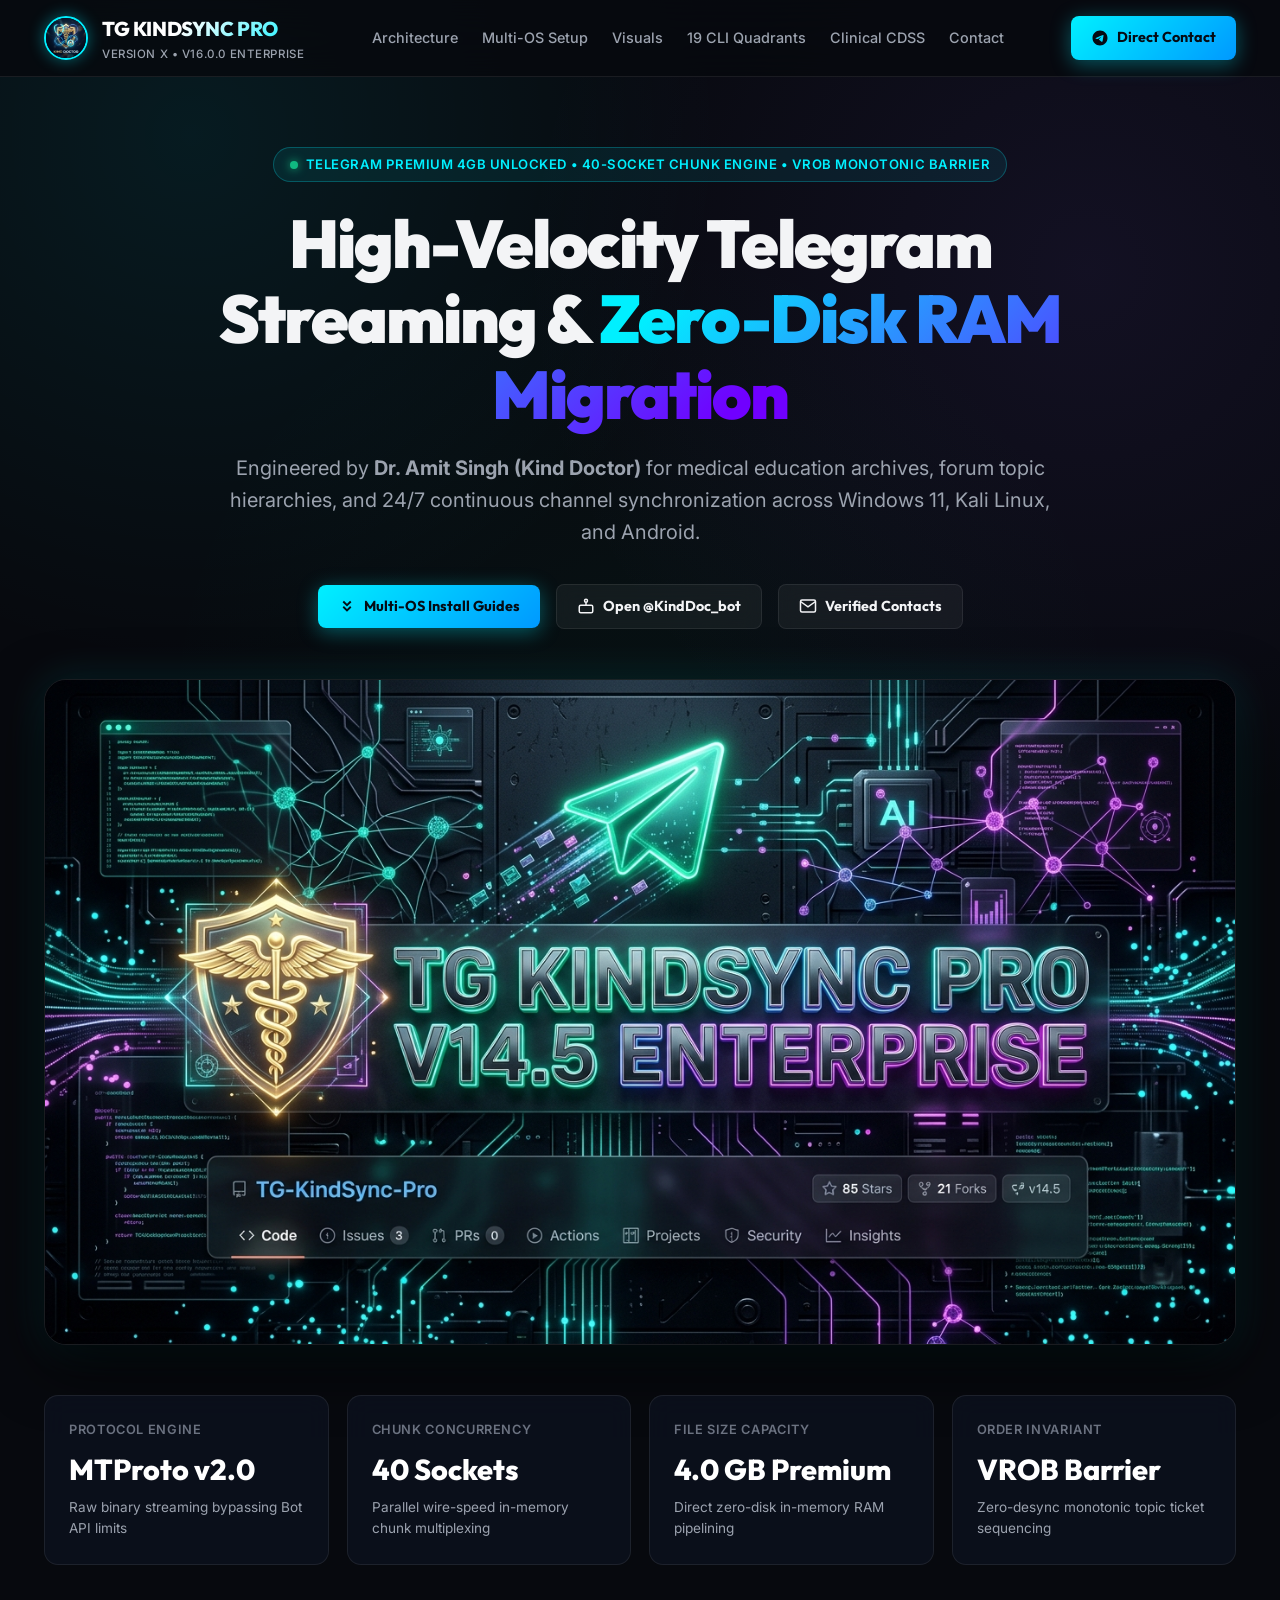
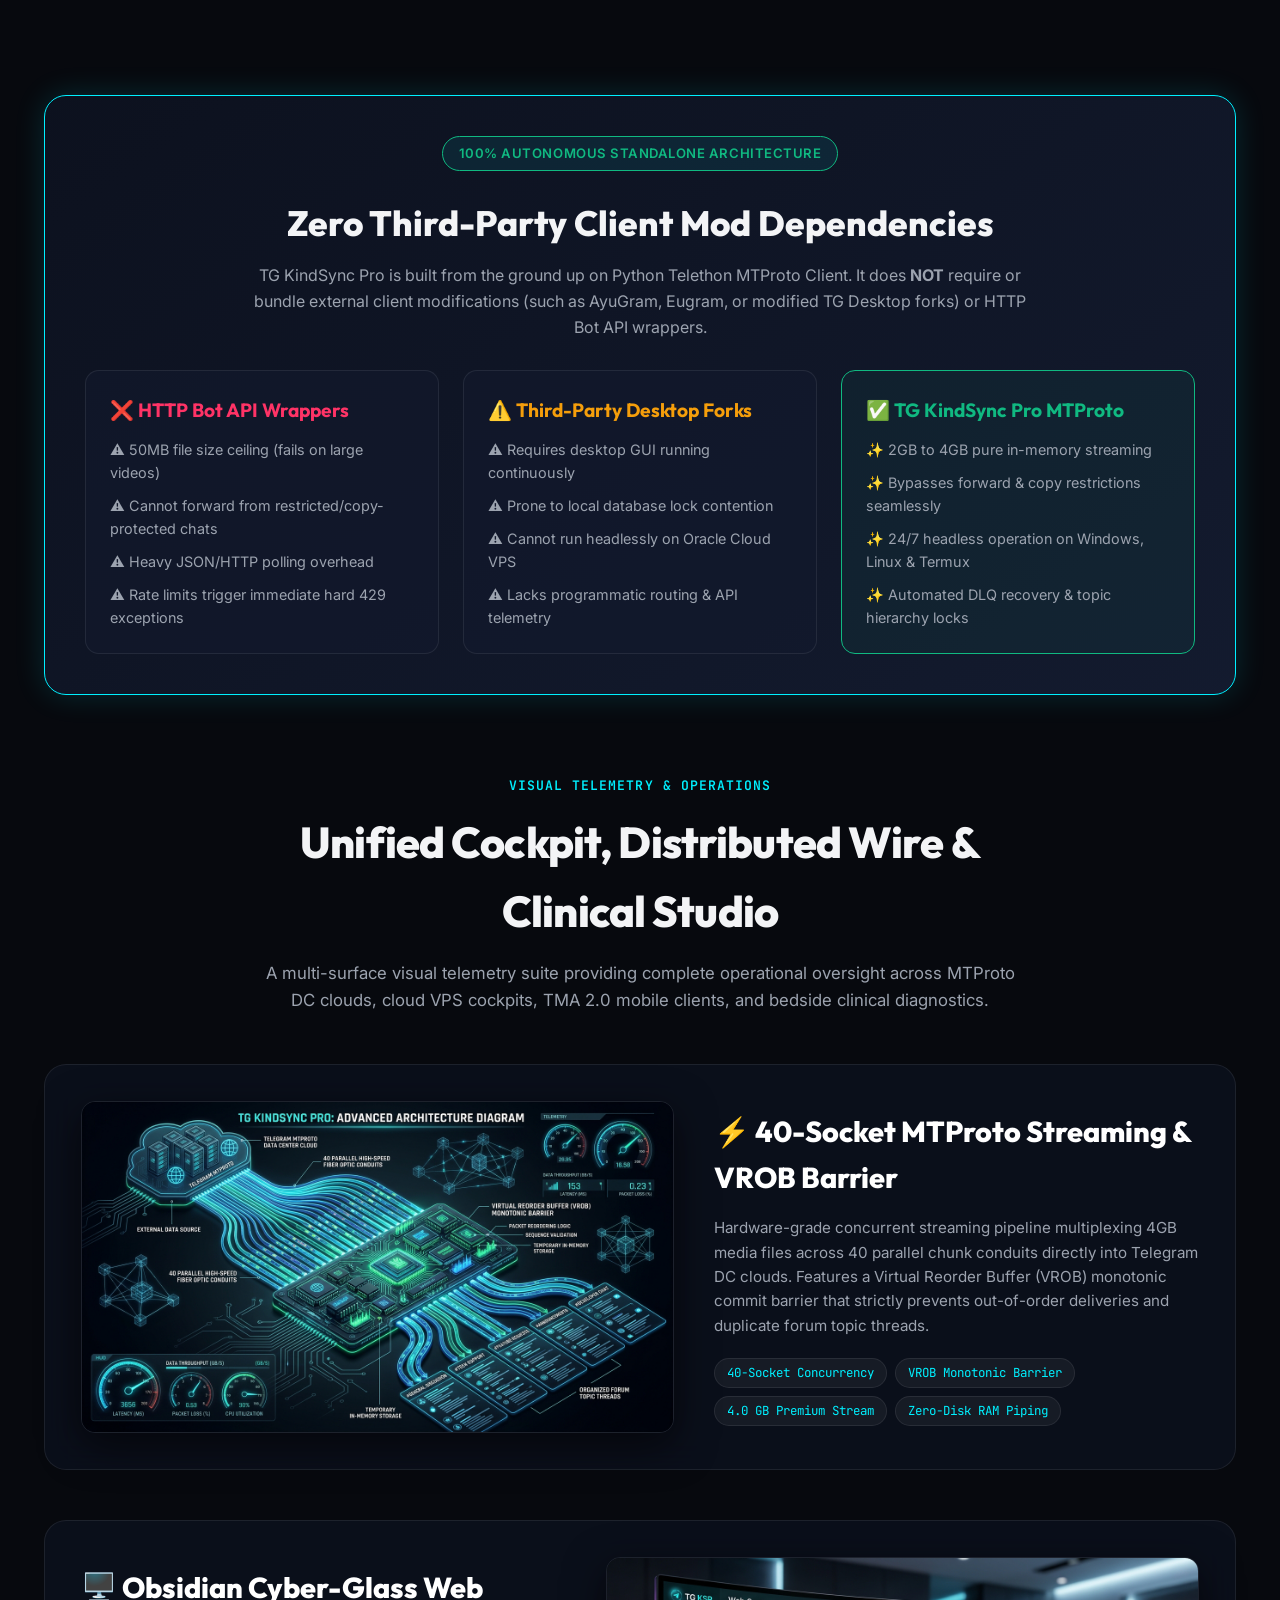
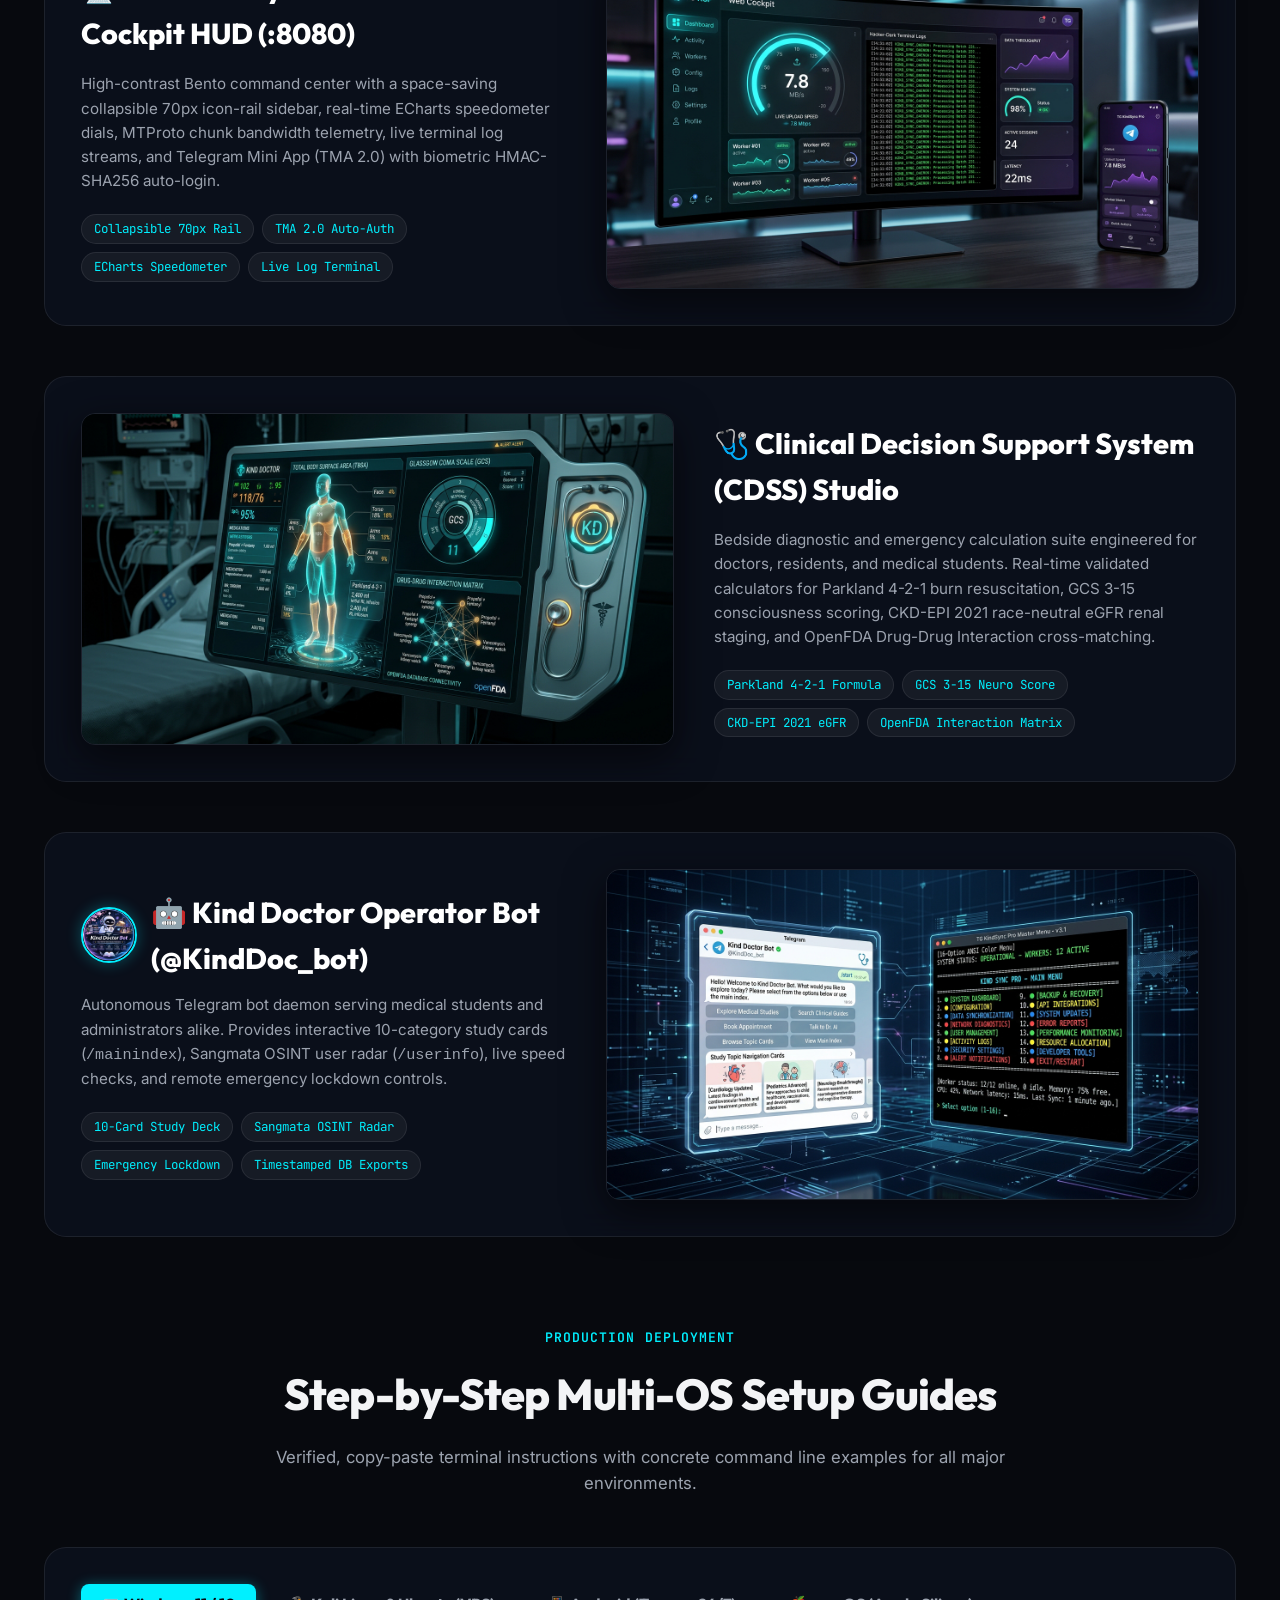
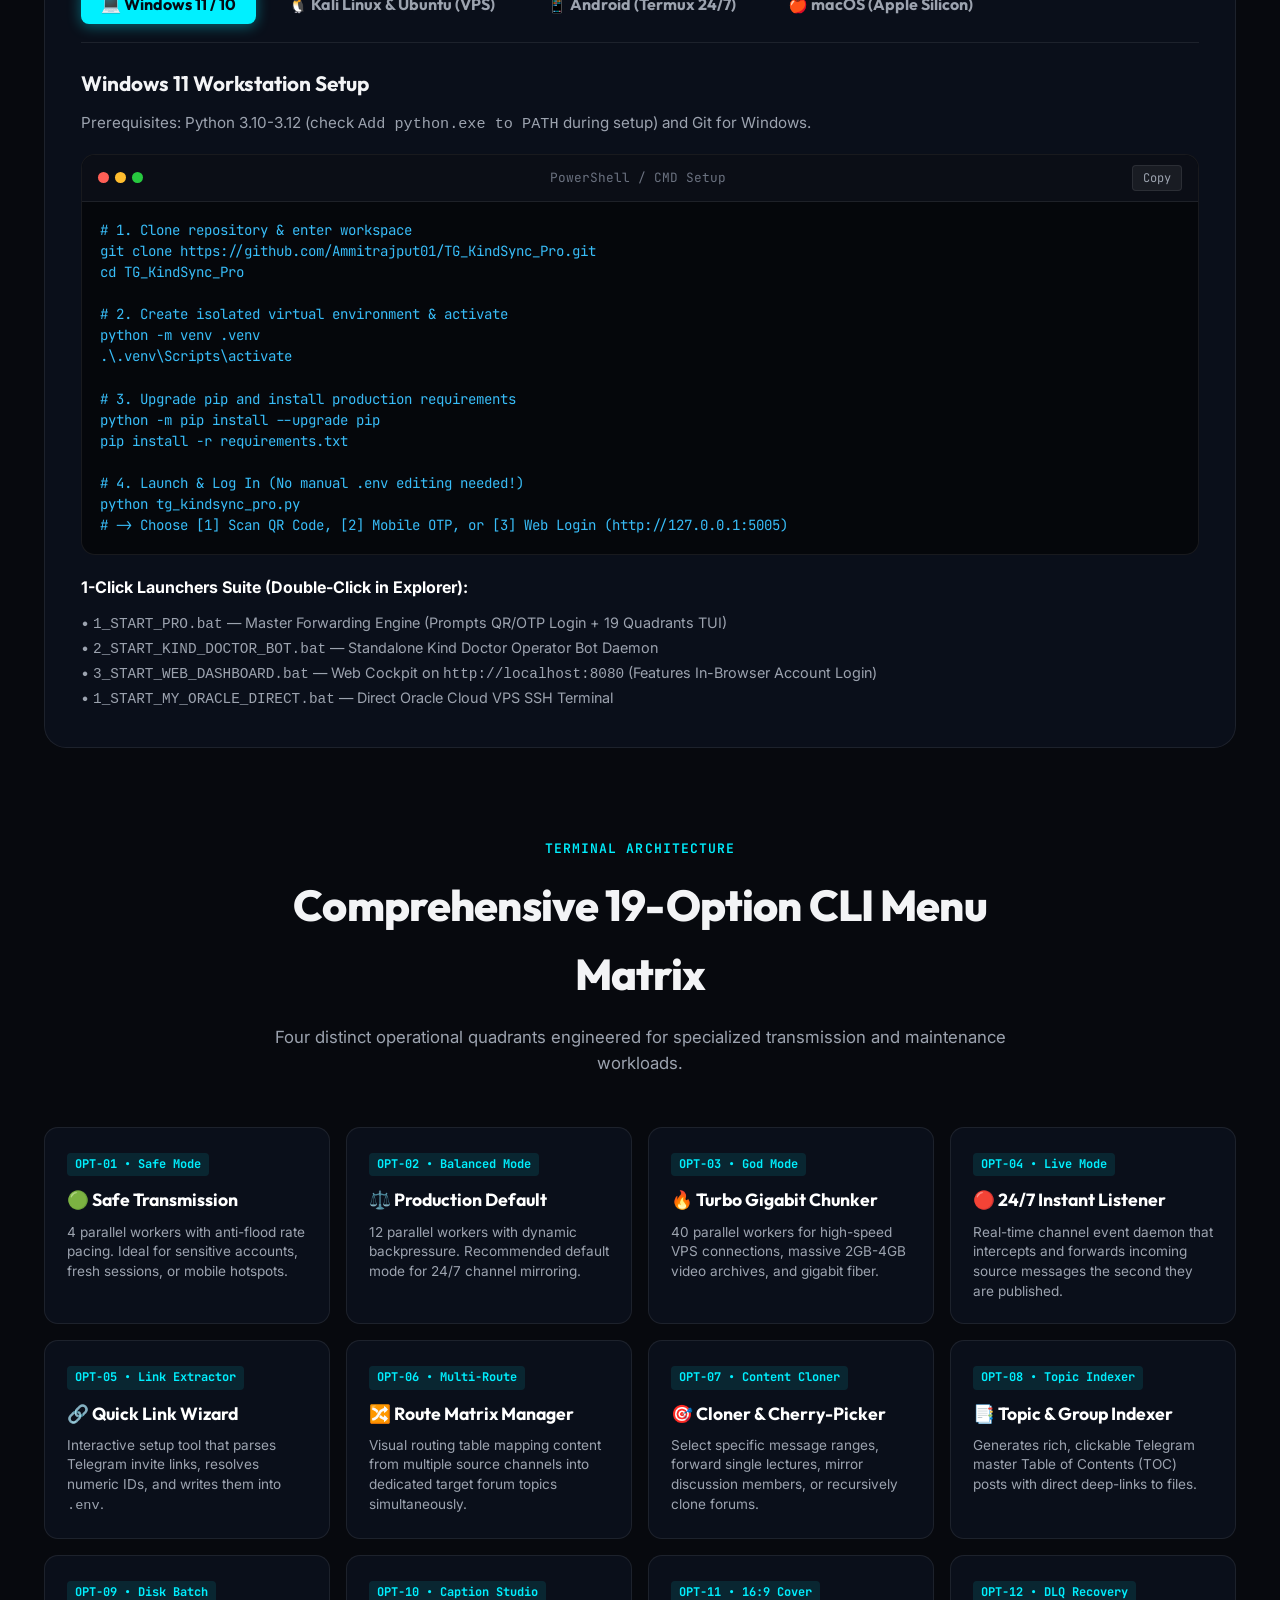
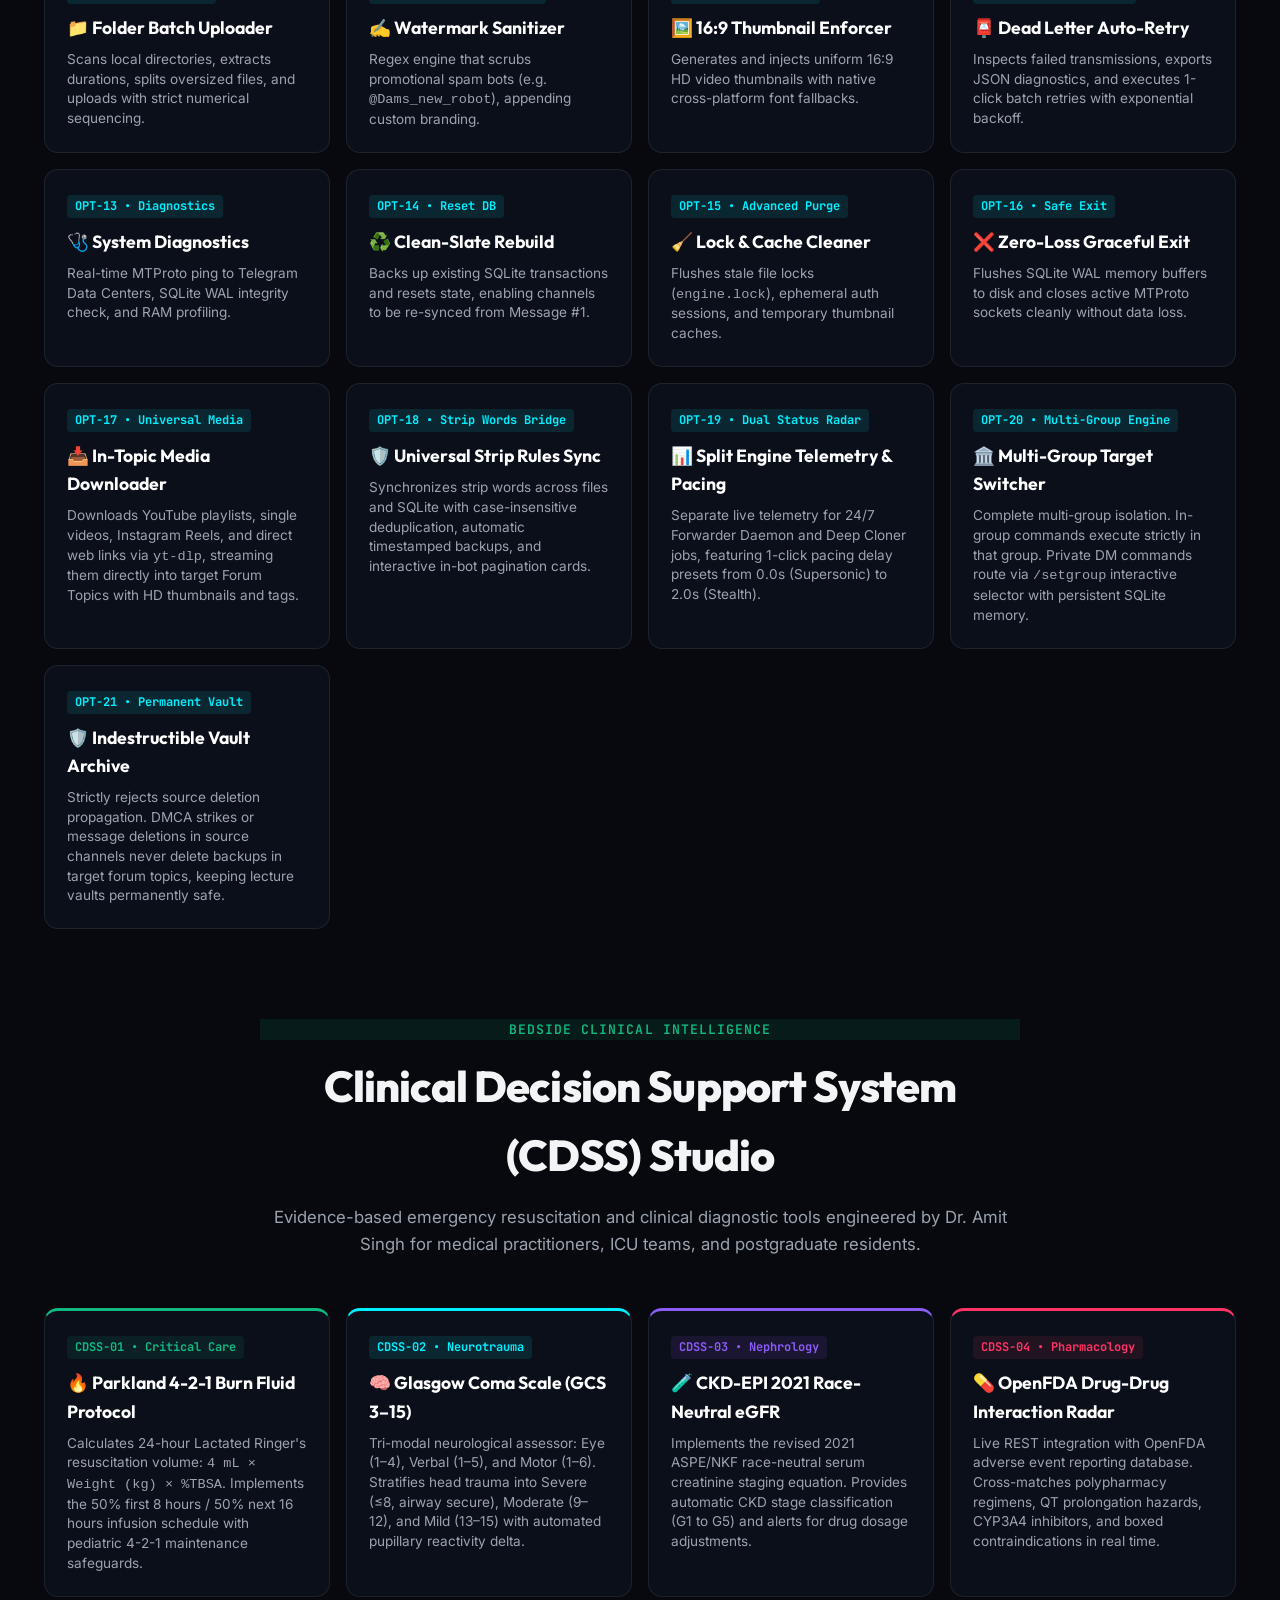
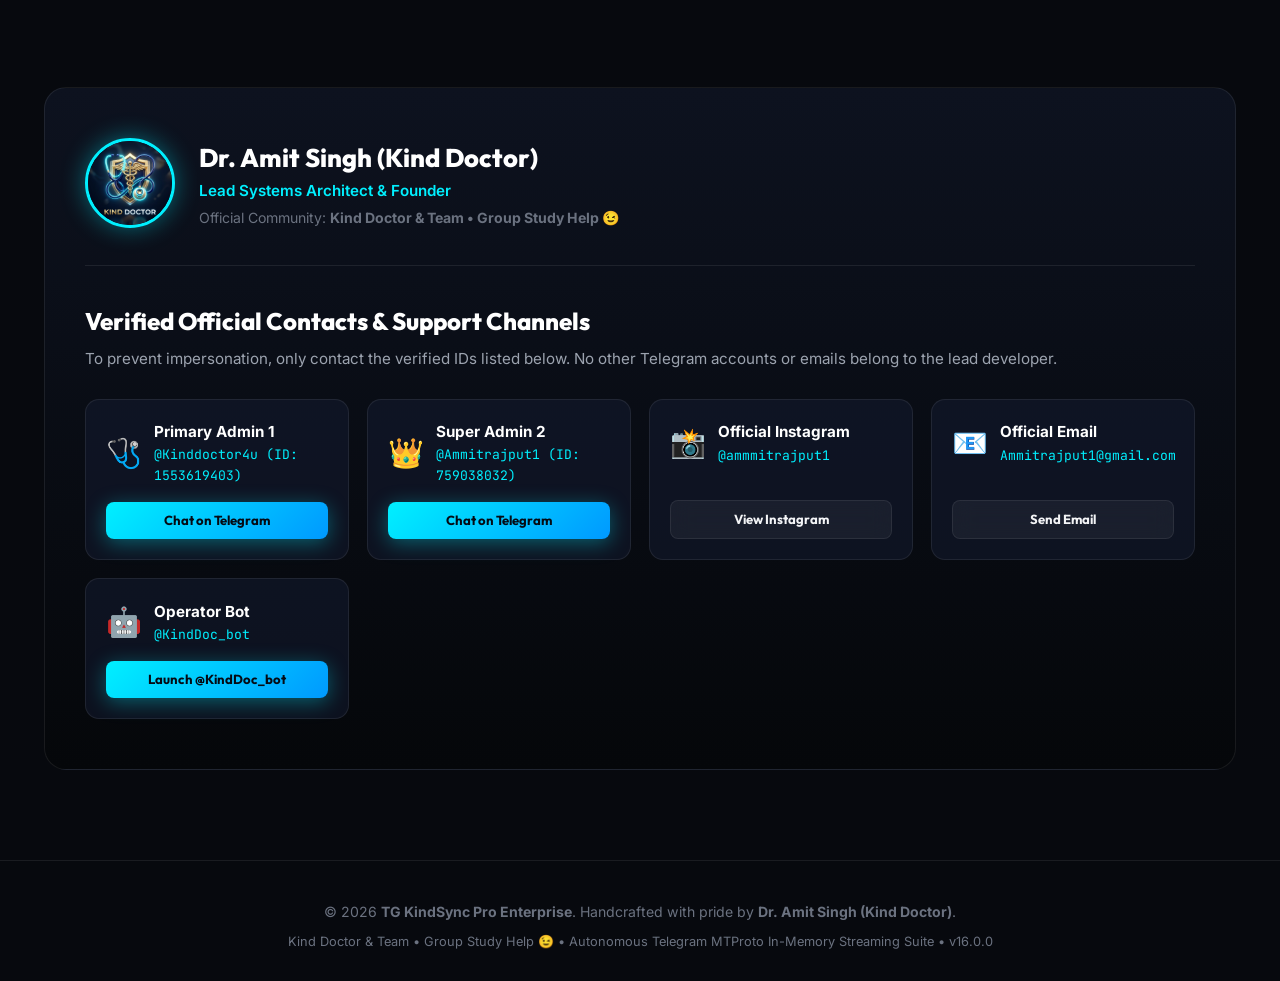
==== commit 77a12240: "feat(docs): update Kind Doctor Bot profile branding in README and showcase site" ====
--- a/docs/index.html
+++ b/docs/index.html
@@ -1007,7 +1007,10 @@
         <!-- Showcase 4: Kind Doctor Bot -->
         <div class="showcase-item reverse">
           <div class="showcase-content">
-            <h3>🤖 Kind Doctor Operator Bot (@KindDoc_bot)</h3>
+            <div style="display: flex; align-items: center; gap: 14px; margin-bottom: 12px;">
+              <img src="assets/kind_doctor_bot_official_profile.jpg" alt="Kind Doctor Bot Avatar" style="width: 56px; height: 56px; border-radius: 50%; border: 2px solid #00F0FF; box-shadow: 0 0 15px rgba(0,240,255,0.3);">
+              <h3 style="margin: 0;">🤖 Kind Doctor Operator Bot (@KindDoc_bot)</h3>
+            </div>
             <p>
               Autonomous Telegram bot daemon serving medical students and administrators alike. Provides interactive 10-category study cards (<code>/mainindex</code>), Sangmata OSINT user radar (<code>/userinfo</code>), live speed checks, and remote emergency lockdown controls.
             </p>
